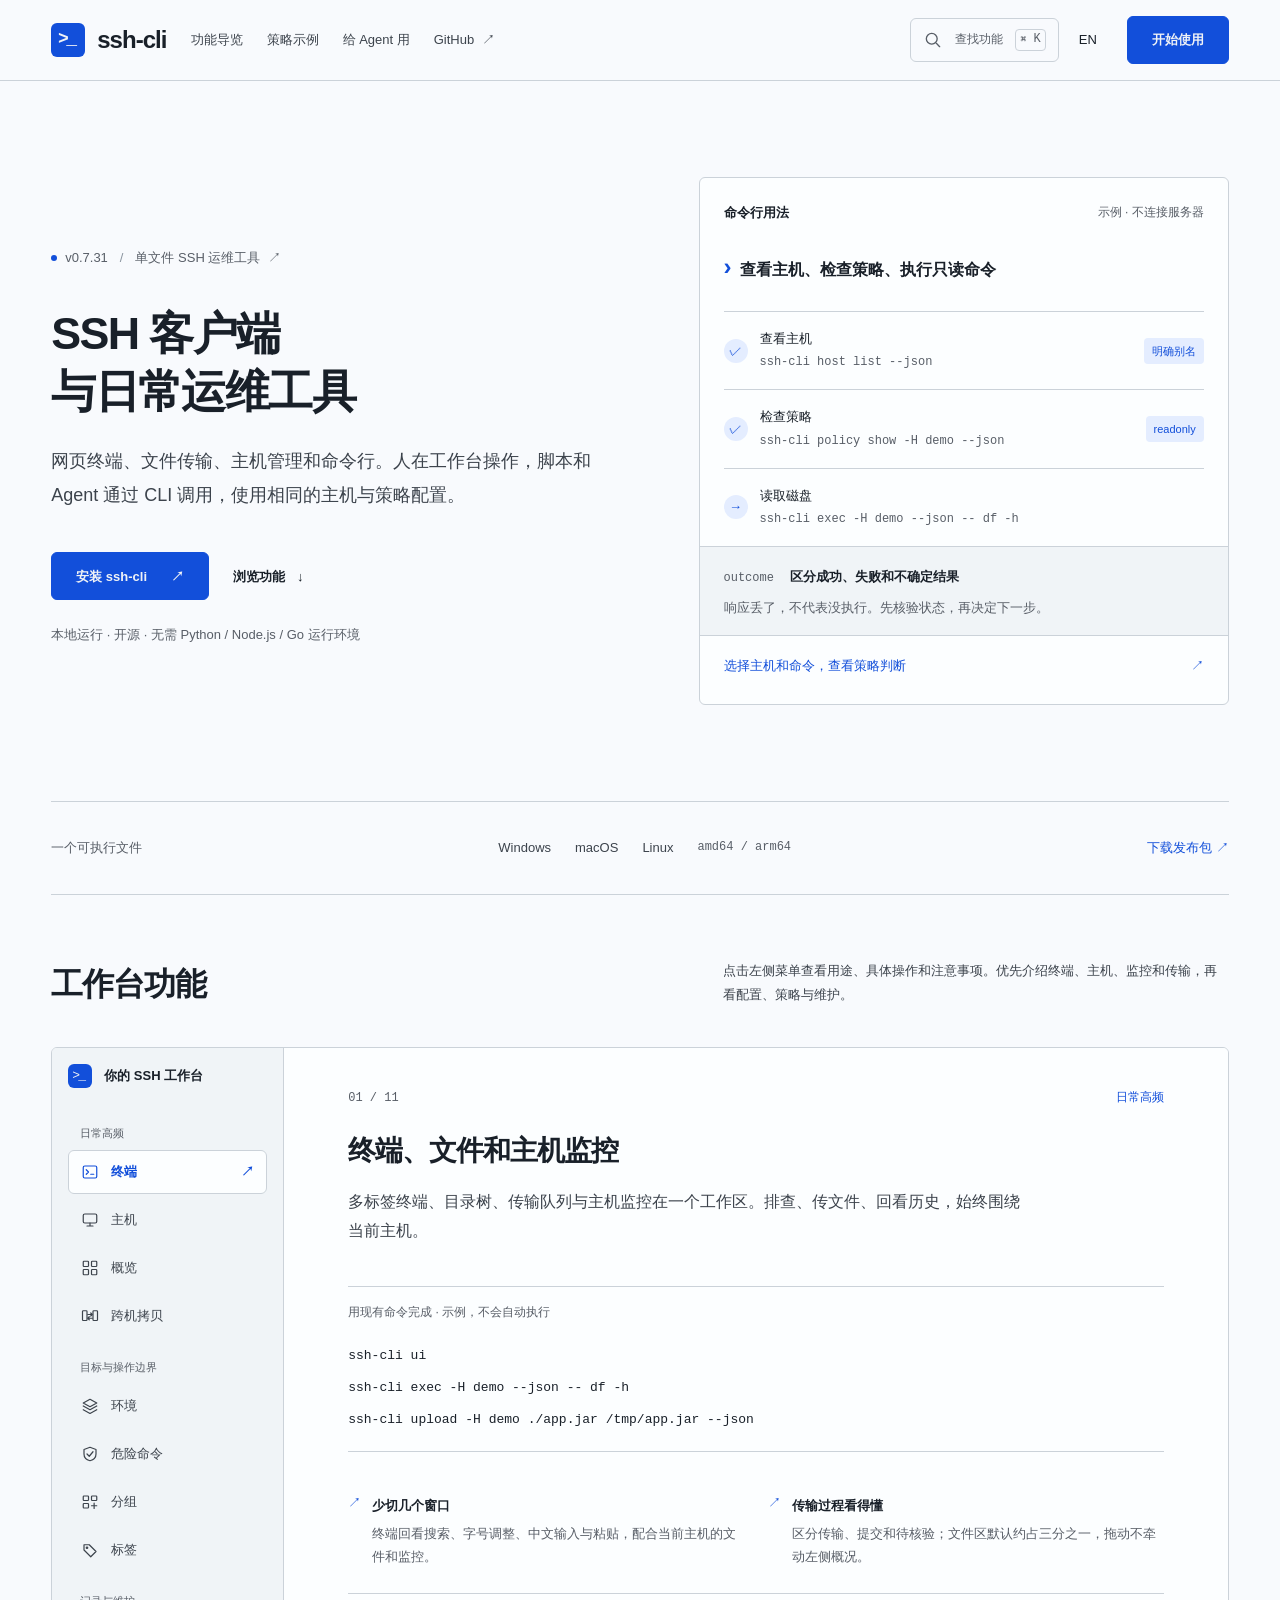
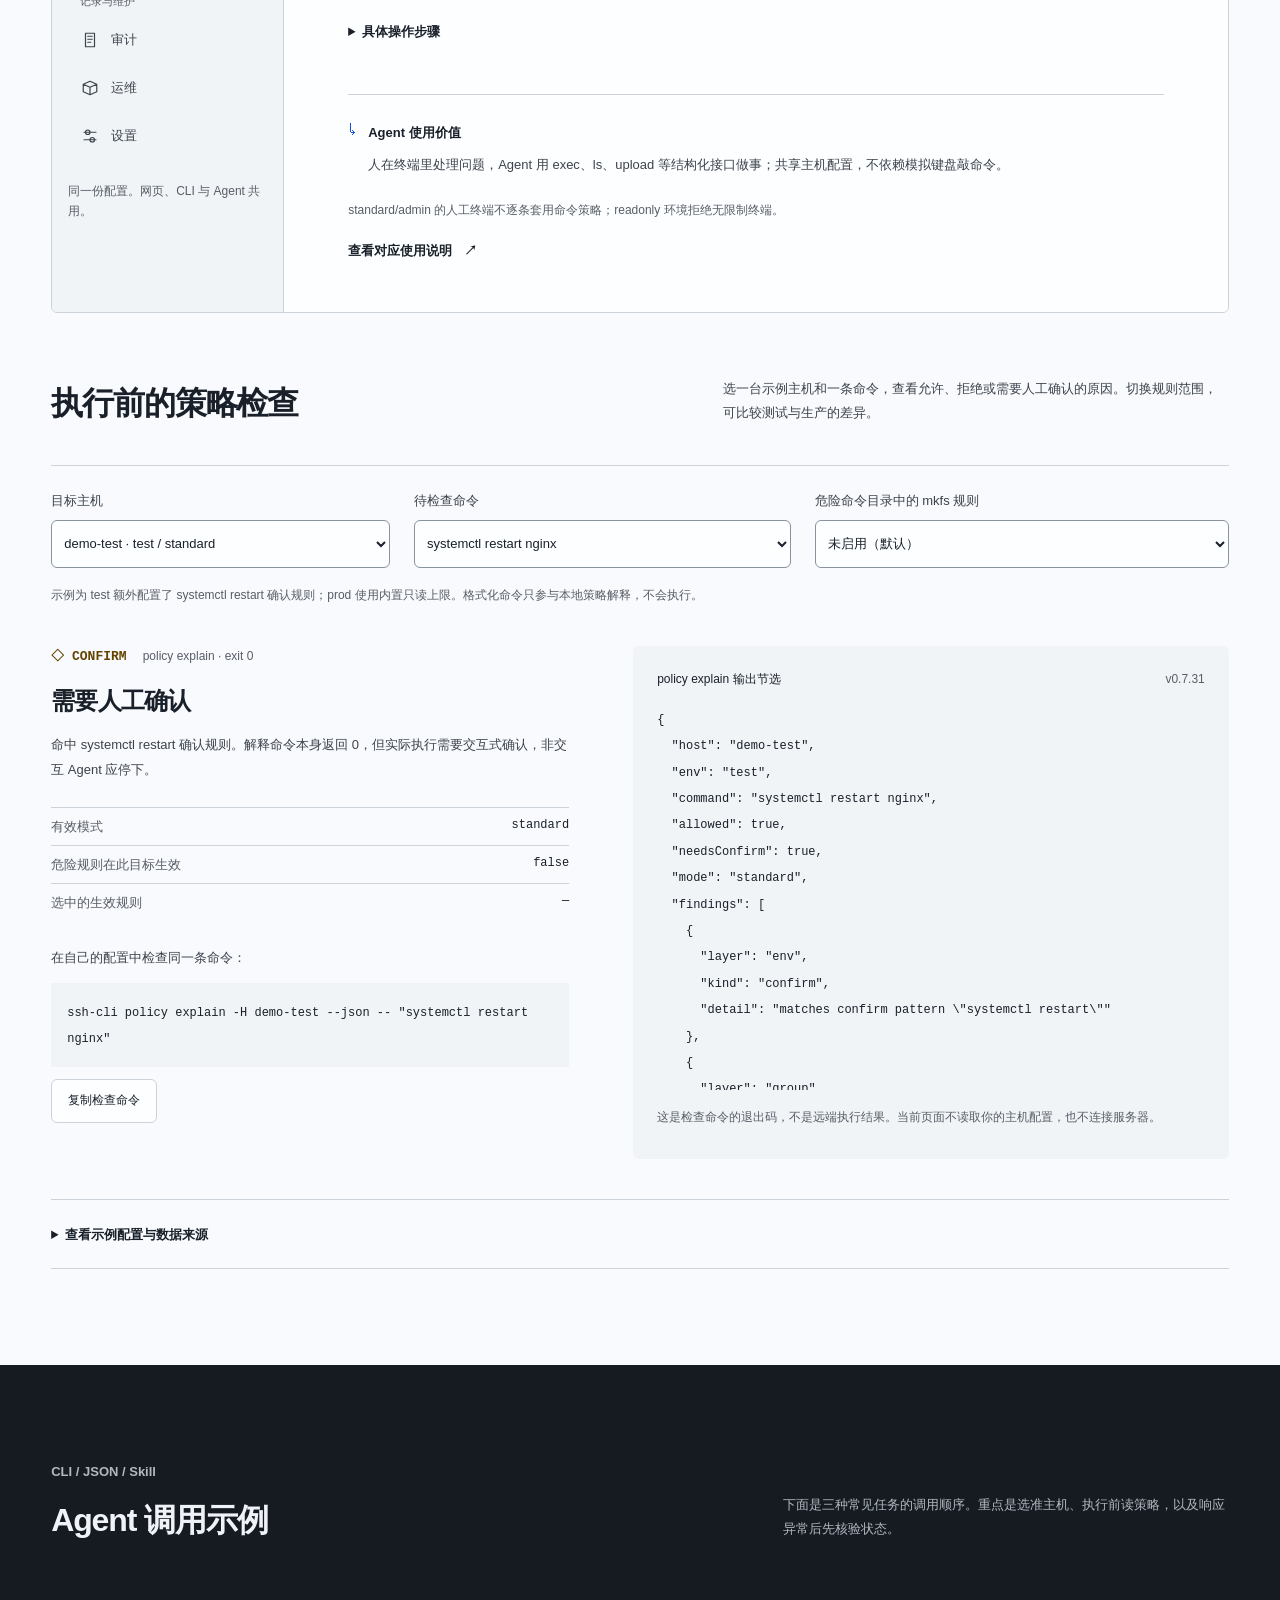
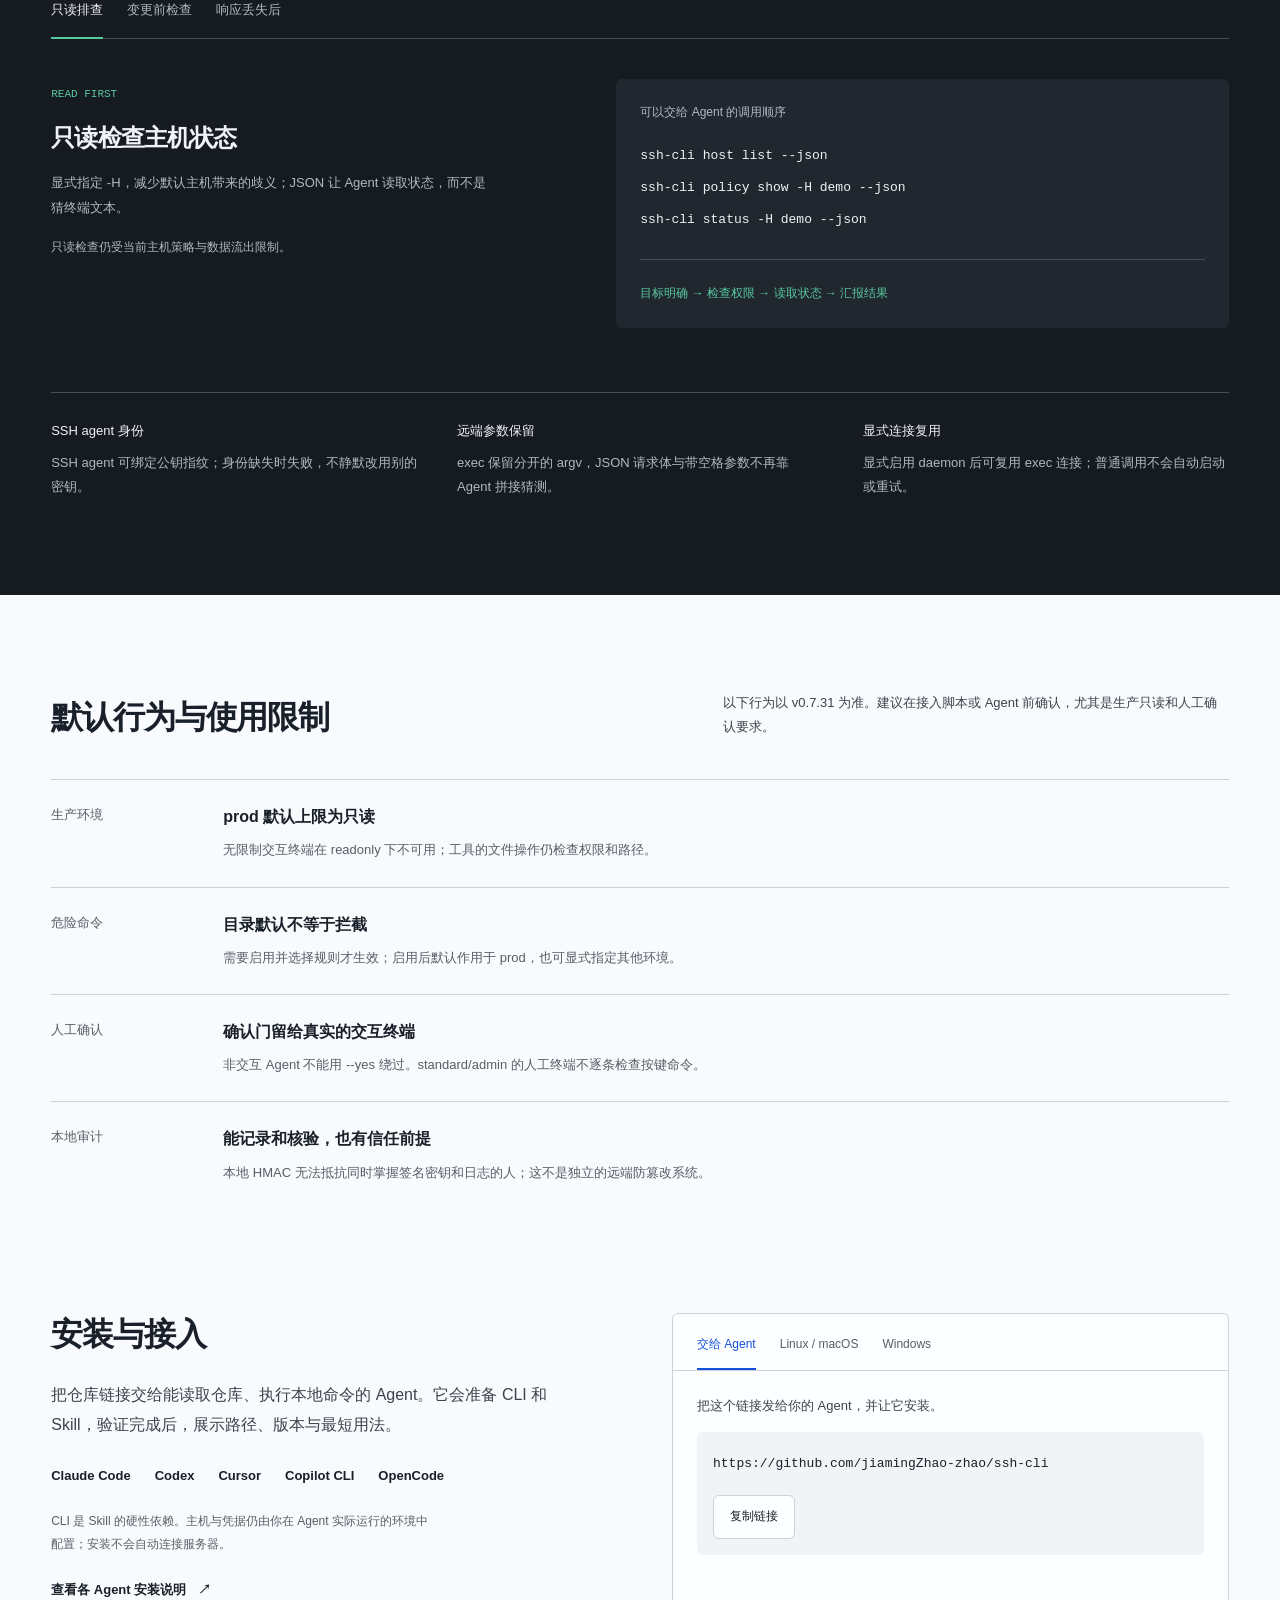
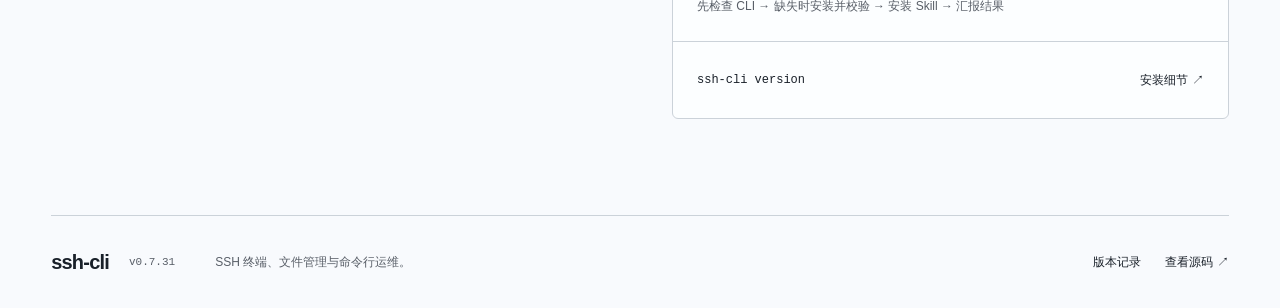
==== website/index.html @ 162bfe73 "feat: add a bilingual product page with real policy examples" ====
<!doctype html>
<html lang="zh-CN" class="no-js">
<head>
  <meta charset="utf-8">
  <meta name="viewport" content="width=device-width, initial-scale=1">
  <meta http-equiv="Content-Security-Policy" content="default-src 'none'; script-src 'self'; style-src 'self'; img-src 'self'; connect-src 'none'; base-uri 'none'; form-action 'none'">
  <meta name="description" content="ssh-cli：SSH 终端、文件传输、主机管理与命令行运维工具。浏览 11 个工作台模块，交互查看真实策略判断，了解脚本和 Agent 的接入方式。">
  <meta name="theme-color" content="#f9fafc">
  <meta property="og:title" content="ssh-cli · SSH 客户端与日常运维工具">
  <meta property="og:description" content="从终端和文件，到执行前的策略检查。把日常 SSH 操作放进同一个本地工作台。">
  <title>ssh-cli · SSH 客户端与日常运维工具</title>
  <link rel="icon" type="image/svg+xml" href="favicon.svg">
  <link rel="stylesheet" href="tokens.css">
  <link rel="stylesheet" href="styles.css">
  <script src="policy-examples.js" defer></script>
  <script src="app.js" defer></script>
</head>
<body>
  <a class="skip-link" href="#main" data-i18n="skip">跳到内容</a>
  <header class="topbar">
    <div class="container topbar-inner">
      <a class="wordmark" href="#" aria-label="ssh-cli"><span class="brand-mark" aria-hidden="true">&gt;_</span>ssh-cli</a>
      <nav class="topnav" aria-label="主导航" data-i18n-aria="mainNav">
        <a href="#workbench" data-i18n="navWorkbench">功能导览</a>
        <a href="#lab" data-i18n="navLab">策略示例</a>
        <a href="#agent" data-i18n="navAgent">给 Agent 用</a>
        <a href="https://github.com/jiamingZhao-zhao/ssh-cli" class="source-link">GitHub <span aria-hidden="true">↗</span></a>
      </nav>
      <div class="header-actions">
        <button class="search-trigger" id="search-open" type="button" aria-label="查找功能" data-i18n-aria="searchOpen"><svg viewBox="0 0 24 24" aria-hidden="true"><circle cx="10.5" cy="10.5" r="6.5"/><path d="m16 16 4 4"/></svg><span data-i18n="search">查找功能</span><kbd>⌘ K</kbd></button>
        <button class="language-button" id="language" type="button" aria-label="Switch to English">EN</button>
        <a class="button primary header-cta" href="#install" data-i18n="start">开始使用</a>
      </div>
    </div>
  </header>

  <main id="main">
    <section class="hero container" aria-labelledby="hero-title">
      <div class="hero-copy">
        <a class="release-link" href="https://github.com/jiamingZhao-zhao/ssh-cli/releases/tag/v0.7.31"><span class="release-dot" aria-hidden="true"></span>v0.7.31 <span class="release-separator">/</span><span data-i18n="release">单文件 SSH 运维工具</span><span aria-hidden="true">↗</span></a>
        <h1 id="hero-title"><span data-i18n="heroLine1">SSH 客户端</span><br><span data-i18n="heroLine2">与日常运维工具</span></h1>
        <p class="hero-lead" data-i18n="heroLead">网页终端、文件传输、主机管理和命令行。人在工作台操作，脚本和 Agent 通过 CLI 调用，使用相同的主机与策略配置。</p>
        <div class="hero-actions"><a href="#install" class="button primary"><span data-i18n="heroStart">安装 ssh-cli</span><span aria-hidden="true">↗</span></a><a href="#workbench" class="text-link"><span data-i18n="heroTour">浏览功能</span><span aria-hidden="true">↓</span></a></div>
        <p class="hero-footnote" data-i18n="heroFootnote">本地运行 · 开源 · 无需 Python / Node.js / Go 运行环境</p>
      </div>
      <div class="hero-proof">
        <div class="proof-heading"><span class="small-label" data-i18n="proofTitle">命令行用法</span><span class="example-label" data-i18n="example">示例 · 不连接服务器</span></div>
        <div class="proof-request"><span class="prompt-mark" aria-hidden="true">›</span><p data-i18n="proofRequest">查看主机、检查策略、执行只读命令</p></div>
        <ol class="proof-steps">
          <li><span class="step-marker" aria-hidden="true">✓</span><div><strong data-i18n="proofHost">查看主机</strong><code>ssh-cli host list --json</code></div><span class="step-note" data-i18n="explicitAlias">明确别名</span></li>
          <li><span class="step-marker" aria-hidden="true">✓</span><div><strong data-i18n="proofPolicy">检查策略</strong><code>ssh-cli policy show -H demo --json</code></div><span class="step-note">readonly</span></li>
          <li><span class="step-marker" aria-hidden="true">→</span><div><strong data-i18n="proofExecute">读取磁盘</strong><code>ssh-cli exec -H demo --json -- df -h</code></div></li>
        </ol>
        <div class="proof-outcome"><span class="outcome-key">outcome</span><span class="outcome-value" data-i18n="proofOutcome">区分成功、失败和不确定结果</span><p data-i18n="proofOutcomeBody">响应丢了，不代表没执行。先核验状态，再决定下一步。</p></div>
        <a class="proof-link" href="#lab"><span data-i18n="proofLink">选择主机和命令，查看策略判断</span><span aria-hidden="true">↗</span></a>
      </div>
    </section>

    <div class="compatibility container" aria-label="支持的平台" data-i18n-aria="platforms"><span data-i18n="platformLabel">一个可执行文件</span><span>Windows</span><span>macOS</span><span>Linux</span><span class="compatibility-arch">amd64 / arm64</span><a href="https://github.com/jiamingZhao-zhao/ssh-cli/releases" data-i18n="download">下载发布包 ↗</a></div>

    <section class="workbench-section container" id="workbench" aria-labelledby="workbench-title">
      <div class="section-intro"><h2 id="workbench-title" data-i18n="workbenchTitle">工作台功能</h2><p data-i18n="workbenchLead">点击左侧菜单查看用途、具体操作和注意事项。优先介绍终端、主机、监控和传输，再看配置、策略与维护。</p></div>
      <div class="feature-explorer">
        <div class="feature-rail"><div class="rail-heading"><span class="brand-mark small" aria-hidden="true">&gt;_</span><strong data-i18n="railTitle">你的 SSH 工作台</strong></div><label for="feature-mobile" class="feature-mobile-label" data-i18n="featureSelect">选择功能</label><select id="feature-mobile" class="feature-mobile" aria-controls="feature-panel"><option value="terminal">终端</option></select><div id="feature-tabs" role="tablist" aria-label="功能模块" data-i18n-aria="featureModules" aria-orientation="vertical"></div><p class="rail-footnote" data-i18n="railFootnote">同一份配置。网页、CLI 与 Agent 共用。</p></div>
        <article class="feature-panel" id="feature-panel" role="tabpanel" tabindex="0" aria-labelledby="tab-terminal">
          <div class="feature-panel-meta"><span class="feature-position" id="feature-position">01 / 11</span><span class="feature-category" id="feature-category">日常高频</span></div>
          <h3 id="feature-title">终端、文件和主机监控</h3>
          <p class="feature-description" id="feature-description">多标签终端、目录树、传输队列与主机监控在一个工作区。排查、传文件、回看历史，始终围绕当前主机。</p>
          <div class="feature-proof" id="feature-proof"><div class="feature-proof-label" data-i18n="featureProof">用现有命令完成</div><pre><code id="feature-command">ssh-cli ui
ssh-cli exec -H demo --json -- df -h
ssh-cli upload -H demo ./app.jar /tmp/app.jar --json</code></pre></div>
          <div class="feature-benefits" id="feature-benefits"></div>
          <details class="feature-instructions"><summary data-i18n="featureSteps">具体操作步骤</summary><ol id="feature-steps"></ol></details>
          <div class="agent-note"><span class="note-symbol" aria-hidden="true">↳</span><div><strong data-i18n="agentAngle">Agent 使用价值</strong><p id="feature-agent">人在终端里处理问题，Agent 用结构化命令做检查；共同使用明确的主机别名与配置。</p></div></div>
          <p class="feature-boundary" id="feature-boundary"></p>
          <a id="feature-docs" class="text-link" href="https://github.com/jiamingZhao-zhao/ssh-cli/blob/main/docs/usage.md"><span data-i18n="featureDocs">查看对应使用说明</span><span aria-hidden="true">↗</span></a>
        </article>
      </div>
      <noscript><p class="no-script">启用 JavaScript 可浏览全部 11 个模块；完整功能也可查看<a href="https://github.com/jiamingZhao-zhao/ssh-cli/blob/main/docs/usage.md">使用参考</a>。Enable JavaScript for the interactive tour, or read the linked reference.</p></noscript>
    </section>

    <section class="policy-lab container" id="lab" aria-labelledby="lab-title">
      <div class="section-intro"><h2 id="lab-title" data-i18n="labTitle">执行前的策略检查</h2><p data-i18n="labLead">选一台示例主机和一条命令，查看允许、拒绝或需要人工确认的原因。切换规则范围，可比较测试与生产的差异。</p></div>
      <div class="lab-controls">
        <div><label for="lab-host" data-i18n="labHost">目标主机</label><select id="lab-host"><option value="test">demo-test · test / standard</option><option value="prod">demo-prod · prod / readonly</option></select></div>
        <div><label for="lab-command" data-i18n="labCommand">待检查命令</label><select id="lab-command"><option value="disk">df -h /</option><option value="restart" selected>systemctl restart nginx</option><option value="format">mkfs.ext4 /dev/demo-disk</option></select></div>
        <div><label for="lab-scope" data-i18n="labScope">危险命令目录中的 mkfs 规则</label><select id="lab-scope"><option value="off" data-i18n="labScopeOff">未启用（默认）</option><option value="prod" data-i18n="labScopeProd">启用规则 · 默认仅 prod</option><option value="both" data-i18n="labScopeBoth">启用规则 · prod 和 test</option></select></div>
      </div>
      <p class="lab-config-note" data-i18n="labConfigNote">示例为 test 额外配置了 systemctl restart 确认规则；prod 使用内置只读上限。格式化命令只参与本地策略解释，不会执行。</p>
      <div class="lab-result-layout">
        <div class="lab-explanation"><div class="lab-result-header" role="status" aria-live="polite"><span class="lab-decision" id="lab-decision">CONFIRM</span><span class="lab-exit" id="lab-exit">policy explain · exit 0</span></div><h3 id="lab-result-title">需要人工确认</h3><p id="lab-result-description">规则允许继续检查，但实际执行需要交互式确认。非交互 Agent 应在这里停下。</p><dl class="lab-facts"><div><dt data-i18n="labMode">有效模式</dt><dd id="lab-mode">standard</dd></div><div><dt data-i18n="labEnforced">危险规则在本机生效</dt><dd id="lab-enforced">false</dd></div><div><dt data-i18n="labActive">选中的生效规则</dt><dd id="lab-active">—</dd></div></dl><p class="lab-check-label" data-i18n="labCheckLabel">在自己的配置中检查同一条命令：</p><pre class="lab-check"><code id="lab-check-command"></code></pre><button type="button" id="copy-lab" class="copy-button" data-i18n="labCopy">复制检查命令</button><p id="lab-copy-status" class="copy-status" role="status"></p><textarea id="lab-manual-copy" class="manual-copy" readonly hidden aria-label="手动复制检查命令" data-i18n-aria="labManualCopy"></textarea></div>
        <div class="lab-output"><div class="lab-output-heading"><strong data-i18n="labOutput">policy explain 输出节选</strong><span>v0.7.31</span></div><pre><code id="lab-json"></code></pre><p data-i18n="labOutputNote">这是检查命令的退出码，不是远端执行结果。当前页面不读取你的主机配置，也不连接服务器。</p></div>
      </div>
      <details class="lab-details"><summary data-i18n="labConfig">查看示例配置与数据来源</summary><p data-i18n="labConfigBody">两台主机仅使用文档地址 192.0.2.10 / 192.0.2.20。分组引用 standard 模式的示例策略，confirm 包含 systemctl restart；prod 的 readonly 上限仍生效。危险目录只选择 mkfs，按上方开关调整范围。</p><a href="https://github.com/jiamingZhao-zhao/ssh-cli/blob/v0.7.31/internal/cli/policy.go" class="text-link" data-i18n="labSource">查看对应版本源码 ↗</a></details>
    </section>

    <section class="agent-section" id="agent" aria-labelledby="agent-title">
      <div class="container">
        <div class="agent-intro"><div><p class="small-label" data-i18n="agentEyebrow">CLI / JSON / Skill</p><h2 id="agent-title" data-i18n="agentTitle">Agent 调用示例</h2></div><p data-i18n="agentLead">下面是三种常见任务的调用顺序。重点是选准主机、执行前读策略，以及响应异常后先核验状态。</p></div>
        <div class="scenario-tabs" role="tablist" aria-label="Agent 场景" data-i18n-aria="scenarioTabs"><button id="scenario-read" role="tab" aria-selected="true" aria-controls="scenario-panel" data-scenario="read" data-i18n="scenarioRead">只读排查</button><button id="scenario-change" role="tab" aria-selected="false" aria-controls="scenario-panel" tabindex="-1" data-scenario="change" data-i18n="scenarioChange">变更前检查</button><button id="scenario-unknown" role="tab" aria-selected="false" aria-controls="scenario-panel" tabindex="-1" data-scenario="unknown" data-i18n="scenarioUnknown">响应丢失后</button></div>
        <div class="scenario-panel" id="scenario-panel" role="tabpanel" tabindex="0" aria-labelledby="scenario-read"><div class="scenario-copy"><span id="scenario-signal" class="scenario-signal">READ FIRST</span><h3 id="scenario-title">只读检查主机状态</h3><p id="scenario-description">显式指定 -H，减少默认主机带来的歧义；JSON 让 Agent 读取状态，而不是猜终端文本。</p><p class="scenario-rule" id="scenario-rule">此处是命令示例，不会执行远程操作。</p></div><div class="scenario-code"><div class="code-label" data-i18n="scenarioCode">可以交给 Agent 的调用顺序</div><pre><code id="scenario-command">ssh-cli host list --json
ssh-cli policy show -H demo --json
ssh-cli status -H demo --json</code></pre><div class="scenario-result" id="scenario-result">目标明确 → 检查权限 → 读取状态 → 汇报结果</div></div></div>
        <div class="agent-specifics"><div><strong data-i18n="specificIdentity">SSH agent 身份</strong><p data-i18n="specificIdentityBody">SSH agent 可绑定公钥指纹；身份缺失时失败，不静默改用别的密钥。</p></div><div><strong data-i18n="specificArguments">远端参数保留</strong><p data-i18n="specificArgumentsBody">exec 保留分开的 argv，JSON 请求体与带空格参数不再靠 Agent 拼接猜测。</p></div><div><strong data-i18n="specificReuse">显式连接复用</strong><p data-i18n="specificReuseBody">显式启用 daemon 后可复用 exec 连接；普通调用不会自动启动或重试。</p></div></div>
      </div>
    </section>

    <section class="boundaries container" id="boundaries" aria-labelledby="boundaries-title">
      <div class="section-intro"><h2 id="boundaries-title" data-i18n="boundariesTitle">默认行为与使用限制</h2><p data-i18n="boundariesLead">以下行为以 v0.7.31 为准。建议在接入脚本或 Agent 前确认，尤其是生产只读和人工确认要求。</p></div>
      <dl class="boundary-table"><div><dt data-i18n="boundaryProd">生产环境</dt><dd><strong data-i18n="boundaryProdTitle">prod 默认上限为只读</strong><p data-i18n="boundaryProdBody">无限制交互终端在 readonly 下不可用；工具的文件操作仍检查权限和路径。</p></dd></div><div><dt data-i18n="boundaryDanger">危险命令</dt><dd><strong data-i18n="boundaryDangerTitle">目录默认不等于拦截</strong><p data-i18n="boundaryDangerBody">需要启用并选择规则才生效；启用后默认作用于 prod，也可显式指定其他环境。</p></dd></div><div><dt data-i18n="boundaryHuman">人工确认</dt><dd><strong data-i18n="boundaryHumanTitle">确认门留给真实的交互终端</strong><p data-i18n="boundaryHumanBody">非交互 Agent 不能用 --yes 绕过。standard/admin 的人工终端不逐条检查按键命令。</p></dd></div><div><dt data-i18n="boundaryAudit">本地审计</dt><dd><strong data-i18n="boundaryAuditTitle">能记录和核验，也有信任前提</strong><p data-i18n="boundaryAuditBody">本地 HMAC 无法抵抗同时掌握签名密钥和日志的人；这不是独立的远端防篡改系统。</p></dd></div></dl>
    </section>

    <section class="install-section container" id="install" aria-labelledby="install-title">
      <div class="install-copy"><h2 id="install-title" data-i18n="installTitle">安装与接入</h2><p data-i18n="installLead">把仓库链接交给能读取仓库、执行本地命令的 Agent。它会准备 CLI 和 Skill，验证完成后，展示路径、版本与最短用法。</p><div class="client-list" aria-label="支持的 Agent"><span>Claude Code</span><span>Codex</span><span>Cursor</span><span>Copilot CLI</span><span>OpenCode</span></div><p class="install-note" data-i18n="installNote">CLI 是 Skill 的硬性依赖。主机与凭据仍由你在 Agent 实际运行的环境中配置；安装不会自动连接服务器。</p><a href="https://github.com/jiamingZhao-zhao/ssh-cli/blob/main/docs/skills.md" class="text-link" id="skill-guide"><span data-i18n="skillGuide">查看各 Agent 安装说明</span><span aria-hidden="true">↗</span></a></div>
      <div class="install-box"><div class="install-tabs" role="tablist" aria-label="安装方式" data-i18n-aria="installMethods"><button id="install-agent" data-install="agent" role="tab" aria-selected="true" aria-controls="install-panel" data-i18n="installAgent">交给 Agent</button><button id="install-unix" data-install="unix" role="tab" aria-selected="false" aria-controls="install-panel" tabindex="-1">Linux / macOS</button><button id="install-windows" data-install="windows" role="tab" aria-selected="false" aria-controls="install-panel" tabindex="-1">Windows</button></div><div id="install-panel" role="tabpanel" tabindex="0" aria-labelledby="install-agent"><p class="install-instruction" id="install-instruction">把这个链接发给你的 Agent，并让它安装。</p><div class="install-code"><pre><code id="install-command">https://github.com/jiamingZhao-zhao/ssh-cli</code></pre><button type="button" class="copy-button" id="copy-install" data-i18n="copy">复制链接</button></div><p id="copy-status" class="copy-status" role="status" aria-live="polite"></p><textarea id="manual-copy" class="manual-copy" readonly hidden aria-label="手动复制" data-i18n-aria="manualCopy"></textarea><p class="install-verification" id="install-verification">先检查 CLI → 缺失时安装并校验 → 安装 Skill → 汇报结果</p></div><div class="install-footer"><code>ssh-cli version</code><a href="https://github.com/jiamingZhao-zhao/ssh-cli/blob/main/INSTALL.md" data-i18n="installDetails">安装细节 ↗</a></div></div>
    </section>
  </main>
  <footer class="footer container"><a href="#" class="wordmark">ssh-cli<span class="footer-version">v0.7.31</span></a><p data-i18n="footerLine">SSH 终端、文件管理与命令行运维。</p><div><a href="https://github.com/jiamingZhao-zhao/ssh-cli/releases/tag/v0.7.31" data-i18n="releaseNotes">版本记录</a><a href="https://github.com/jiamingZhao-zhao/ssh-cli" data-i18n="source">查看源码 ↗</a></div></footer>

  <dialog id="search-dialog" class="search-dialog" aria-labelledby="search-title"><div class="search-dialog-heading"><label id="search-title" for="feature-search" data-i18n="searchTitle">查找功能或使用场景</label><button type="button" id="search-close" aria-label="关闭" data-i18n-aria="close">Esc</button></div><input id="feature-search" type="search" autocomplete="off" placeholder="试试：文件、策略、Agent…" data-i18n-placeholder="searchPlaceholder"><div id="search-results" class="search-results"></div><p class="search-hint" data-i18n="searchHint">↑ ↓ 选择 · Enter 打开 · Esc 关闭</p></dialog>
</body>
</html>
---- website/tokens.css ----
:root {
  --color-paper: oklch(98.5% 0.004 250);
  --color-surface: oklch(96.5% 0.006 250);
  --color-raised: oklch(99.5% 0.002 250);
  --color-ink: oklch(24% 0.02 258);
  --color-body: oklch(38% 0.018 257);
  --color-muted: oklch(48% 0.016 257);
  --color-rule: oklch(86% 0.012 250);
  --color-strong-rule: oklch(66% 0.02 250);
  --color-accent: oklch(49% 0.22 263);
  --color-tint: oklch(94.5% 0.026 263);
  --color-dark: oklch(22% 0.016 260);
  --color-dark-raised: oklch(27% 0.018 260);
  --color-dark-rule: oklch(42% 0.016 260);
  --color-light: oklch(96% 0.006 250);
  --color-light-muted: oklch(78% 0.014 250);
  --color-signal: oklch(76% 0.12 166);
  --color-warning: oklch(80% 0.12 79);
  --color-error: oklch(49% 0.18 25);
  --color-success-ink: oklch(38% 0.11 166);
  --color-confirm-ink: oklch(41% 0.09 79);
  --color-backdrop: oklch(24% 0.02 258 / 0.4);
  --font-display: 'Space Grotesk', 'Bahnschrift', 'Microsoft YaHei', sans-serif;
  --font-body: 'Inter', 'Segoe UI', 'PingFang SC', 'Microsoft YaHei', sans-serif;
  --font-code: 'JetBrains Mono', 'Cascadia Code', 'SFMono-Regular', Consolas, monospace;
  --text-small: 0.8125rem;
  --text-body: 1rem;
  --text-lead: 1.125rem;
  --text-heading: clamp(1.75rem, 2.5vw, 2.5rem);
  --text-display: clamp(2rem, 3.5vw, 3.25rem);
  --space-2xs: 0.25rem;
  --space-xs: 0.5rem;
  --space-sm: 0.75rem;
  --space-md: 1rem;
  --space-lg: 1.5rem;
  --space-xl: 2.5rem;
  --space-2xl: 4rem;
  --space-3xl: 6rem;
  --space-4xl: 9rem;
  --radius-sm: 0.375rem;
  --radius-md: 0.375rem;
  --rule: 1px solid var(--color-rule);
  --ease-out: cubic-bezier(0.16, 1, 0.3, 1);
  --ease-in: cubic-bezier(0.7, 0, 0.84, 0);
  --ease-in-out: cubic-bezier(0.65, 0, 0.35, 1);
  --dur-micro: 120ms;
  --dur-short: 220ms;
  --z-sticky: 10;
}
---- website/styles.css ----
/* Hallmark · macrostructure: Workbench · genre: modern-minimal · theme: Cobalt · anchor hue: 263 · nav: N13 · footer: Ft2 · enrichment: interactive command examples */
/* Hallmark · pre-emit critique: P5 H4 E4 S5 R5 V4 · audience: developers/operators · use: understand and install ssh-cli · tone: precise, practical */
* { box-sizing: border-box; }
html { overflow-x: clip; scroll-padding-top: 6rem; }
body { margin: 0; overflow-x: clip; background: var(--color-paper); color: var(--color-ink); font: 400 var(--text-body)/1.65 var(--font-body); -webkit-font-smoothing: antialiased; }
button, input, textarea { font: inherit; }
button, a { -webkit-tap-highlight-color: transparent; }
button { cursor: pointer; }
button, a.button, .topnav a, .text-link, .footer a { white-space: nowrap; }
button { color: inherit; }
button:disabled { opacity: 0.55; cursor: wait; }
a { color: inherit; text-decoration: none; }
a:hover { color: var(--color-accent); }
a:active, button:active { opacity: 0.8; }
:focus-visible { outline: 2px solid var(--color-accent); outline-offset: 4px; }
button:focus-visible { outline-offset: 2px; }
::selection { background: var(--color-tint); color: var(--color-accent); }
svg { width: 1.25rem; height: 1.25rem; flex: none; fill: none; stroke: currentColor; stroke-width: 1.6; stroke-linecap: round; stroke-linejoin: round; }
pre, code, kbd { font-family: var(--font-code); }
pre { margin: 0; white-space: pre-wrap; overflow-wrap: anywhere; }
code { font-size: var(--text-small); }
h1, h2, h3, p { margin: 0; }
h1, h2, h3 { font-family: var(--font-display); font-style: normal; letter-spacing: -0.035em; overflow-wrap: anywhere; min-width: 0; }
h1 { font-size: var(--text-display); font-weight: 700; line-height: 1.3; }
h2 { font-size: var(--text-heading); line-height: 1.35; }
h3 { font-size: 1.75rem; line-height: 1.4; }
.container { width: min(100% - clamp(2rem, 8vw, 8rem), 78rem); margin-inline: auto; }
.accent { color: var(--color-accent); }
.small-label { font-size: var(--text-small); font-weight: 600; }
.skip-link { position: fixed; top: -6rem; left: var(--space-md); padding: var(--space-sm) var(--space-md); background: var(--color-ink); color: var(--color-light); z-index: var(--z-sticky); }
.skip-link:focus { top: var(--space-md); }
.topbar { position: sticky; top: 0; z-index: var(--z-sticky); background: var(--color-paper); border-bottom: var(--rule); }
.topbar-inner { display: flex; align-items: center; gap: var(--space-lg); min-height: 5rem; }
.wordmark { display: inline-flex; align-items: center; gap: var(--space-sm); font-family: var(--font-display); font-size: 1.5rem; font-weight: 700; letter-spacing: -0.04em; min-height: 2.75rem; }
.brand-mark { display: inline-flex; justify-content: center; align-items: center; width: 2.125rem; height: 2.125rem; color: var(--color-light); background: var(--color-accent); border-radius: var(--radius-sm); font-family: var(--font-code); font-size: 1.125rem; letter-spacing: -0.14em; padding-right: var(--space-2xs); }
.brand-mark.small { width: 1.5rem; height: 1.5rem; font-size: var(--text-small); }
.topnav { display: none; align-items: center; gap: var(--space-lg); }
.topnav a { display: inline-flex; align-items: center; gap: var(--space-xs); min-height: 2.75rem; font-size: var(--text-small); color: var(--color-body); }
.topnav a:hover { color: var(--color-accent); }
.header-actions { margin-left: auto; display: flex; gap: var(--space-sm); align-items: center; }
.search-trigger, .language-button { min-height: 2.75rem; padding: var(--space-xs); border: none; background: transparent; display: inline-flex; align-items: center; gap: var(--space-sm); }
.search-trigger { border: var(--rule); border-radius: var(--radius-sm); color: var(--color-muted); }
.search-trigger span, .search-trigger kbd, .header-actions .header-cta { display: none; }
kbd { border: var(--rule); padding-inline: var(--space-2xs); border-radius: var(--space-2xs); font-size: 0.75rem; }
.language-button { font-size: var(--text-small); min-width: 2.75rem; }
.button { display: inline-flex; align-items: center; justify-content: center; gap: var(--space-lg); min-height: 3rem; padding: var(--space-sm) var(--space-lg); border: var(--rule); border-radius: var(--radius-sm); font-size: var(--text-small); font-weight: 600; transition: transform var(--dur-micro) var(--ease-out); }
.button.primary { color: var(--color-light); background: var(--color-accent); border-color: var(--color-accent); }
.button.primary:hover { color: var(--color-light); }
.text-link { display: inline-flex; align-items: center; gap: var(--space-sm); min-height: 2.75rem; font-size: var(--text-small); font-weight: 600; }
.hero { display: grid; grid-template-columns: minmax(0, 1fr); gap: var(--space-xl); padding-block: var(--space-2xl); }
.release-link { display: inline-flex; align-items: center; gap: var(--space-xs); white-space: nowrap; font-size: var(--text-small); margin-bottom: var(--space-lg); min-height: 2.75rem; color: var(--color-muted); }
.release-dot { width: 0.375rem; height: 0.375rem; background: var(--color-accent); border-radius: 50%; }
.release-separator { color: var(--color-strong-rule); margin-inline: var(--space-2xs); }
.hero-lead { margin-top: var(--space-lg); color: var(--color-body); font-size: var(--text-lead); max-width: 30em; line-height: 1.9; }
.hero-actions { display: flex; align-items: center; flex-wrap: wrap; gap: var(--space-lg); margin-top: var(--space-xl); }
.hero-footnote { margin-top: var(--space-lg); color: var(--color-muted); font-size: var(--text-small); }
.hero-proof { min-width: 0; padding: var(--space-lg); border: var(--rule); border-radius: var(--radius-md); background: var(--color-raised); align-self: center; }
.proof-heading { display: flex; justify-content: space-between; gap: var(--space-md); flex-wrap: wrap; align-items: center; }
.example-label { color: var(--color-muted); font-size: 0.75rem; }
.proof-request { display: flex; align-items: baseline; gap: var(--space-xs); padding-block: var(--space-lg); font-size: var(--text-body); font-weight: 600; }
.prompt-mark { color: var(--color-accent); font-size: 1.5rem; }
.proof-steps { list-style: none; padding: 0; margin: 0; }
.proof-steps li { display: flex; align-items: center; gap: var(--space-sm); padding-block: var(--space-md); border-top: var(--rule); }
.step-marker { display: grid; place-items: center; flex: none; width: 1.5rem; height: 1.5rem; border-radius: 50%; background: var(--color-tint); color: var(--color-accent); font-size: var(--text-small); }
.proof-steps li div { min-width: 0; flex: 1; }
.proof-steps strong { display: block; font-size: var(--text-small); font-weight: 500; }
.proof-steps code { display: block; font-size: 0.75rem; color: var(--color-muted); overflow-wrap: anywhere; margin-top: var(--space-2xs); }
.step-note { font-size: 0.6875rem; color: var(--color-accent); background: var(--color-tint); padding: var(--space-2xs) var(--space-xs); border-radius: var(--space-2xs); }
.proof-outcome { border-block: var(--rule); background: var(--color-surface); padding: var(--space-md); margin-inline: calc(-1 * var(--space-lg)); }
.outcome-key { font: 400 0.75rem var(--font-code); color: var(--color-muted); margin-right: var(--space-md); }
.outcome-value { color: var(--color-ink); font-weight: 600; font-size: var(--text-small); }
.proof-outcome p { font-size: var(--text-small); color: var(--color-muted); margin-top: var(--space-xs); }
.proof-link { display: flex; align-items: center; justify-content: space-between; white-space: nowrap; font-size: var(--text-small); padding-top: var(--space-md); color: var(--color-accent); min-height: 2.75rem; gap: var(--space-sm); }
.compatibility { display: flex; gap: var(--space-md); align-items: center; flex-wrap: wrap; border-block: var(--rule); padding-block: var(--space-lg); font-size: var(--text-small); color: var(--color-body); }
.compatibility > span:first-child { color: var(--color-muted); margin-right: auto; }
.compatibility-arch { color: var(--color-muted); font-family: var(--font-code); font-size: 0.75rem; }
.compatibility a { min-height: 2.75rem; display: inline-flex; align-items: center; color: var(--color-accent); }
.section-intro { display: grid; gap: var(--space-md); margin-bottom: var(--space-xl); }
.section-intro p { color: var(--color-body); max-width: 40em; line-height: 1.85; }
.workbench-section { padding-block: var(--space-2xl); }
.feature-explorer { display: grid; grid-template-columns: minmax(0, 1fr); border: var(--rule); border-radius: var(--radius-md); overflow: clip; }
.feature-rail { background: var(--color-surface); padding: var(--space-lg); min-width: 0; }
.rail-heading { display: flex; align-items: center; gap: var(--space-sm); font-size: var(--text-small); padding-bottom: var(--space-md); }
.feature-mobile, .feature-mobile-label { display: none; }
.feature-tab-group { margin-block: var(--space-sm); }
.feature-tab-group-label { display: block; color: var(--color-muted); font-size: 0.6875rem; padding: var(--space-xs) var(--space-sm); }
.feature-tab-group-buttons { display: grid; grid-template-columns: repeat(2, minmax(0, 1fr)); gap: var(--space-2xs); }
.feature-tab { border: 1px solid transparent; border-radius: var(--radius-sm); background: transparent; display: flex; align-items: center; gap: var(--space-sm); width: 100%; min-height: 2.75rem; padding: var(--space-xs) var(--space-sm); color: var(--color-body); font-size: var(--text-small); text-align: left; }
.feature-tab svg { width: 1.125rem; height: 1.125rem; }
.feature-tab[aria-selected="true"] { background: var(--color-raised); color: var(--color-accent); border-color: var(--color-rule); font-weight: 600; }
.feature-tab .tab-arrow { margin-left: auto; opacity: 0; }
.feature-tab[aria-selected="true"] .tab-arrow { opacity: 1; }
.rail-footnote { color: var(--color-muted); font-size: 0.75rem; margin-top: var(--space-lg); }
.feature-panel { min-width: 0; padding: var(--space-lg); background: var(--color-raised); }
.feature-panel-meta { display: flex; justify-content: space-between; gap: var(--space-md); margin-bottom: var(--space-lg); align-items: center; }
.feature-position { font: 400 0.75rem var(--font-code); color: var(--color-muted); }
.feature-category { font-size: 0.75rem; color: var(--color-accent); }
.feature-description { margin-top: var(--space-md); color: var(--color-body); line-height: 1.85; max-width: 42em; }
.feature-proof { margin-block: var(--space-xl); border-block: var(--rule); padding-block: var(--space-md); }
.feature-proof-label, .code-label { color: var(--color-muted); font-size: 0.75rem; margin-bottom: var(--space-md); }
.feature-proof pre { line-height: 2; color: var(--color-ink); }
.feature-benefits { display: grid; gap: var(--space-lg); }
.feature-benefits > div { display: grid; grid-template-columns: 1rem minmax(0, 1fr); gap: var(--space-xs); }
.feature-benefits > div::before { content: '↗'; color: var(--color-accent); font-size: var(--text-small); }
.feature-benefits strong { font-size: var(--text-small); font-weight: 600; }
.feature-benefits p { font-size: var(--text-small); line-height: 1.8; color: var(--color-muted); margin-top: var(--space-2xs); }
.feature-instructions { border-top: var(--rule); padding-top: var(--space-md); margin-top: var(--space-lg); }
.feature-instructions summary, .lab-details summary { font-size: var(--text-small); font-weight: 600; cursor: pointer; min-height: 2.75rem; align-content: center; }
.feature-instructions ol { padding-left: var(--space-lg); font-size: var(--text-small); color: var(--color-body); margin-block: var(--space-sm); }
.feature-instructions li + li { margin-top: var(--space-sm); }
.agent-note { display: flex; gap: var(--space-sm); margin-top: var(--space-xl); padding-top: var(--space-lg); border-top: var(--rule); }
.note-symbol { color: var(--color-accent); }
.agent-note strong { font-size: var(--text-small); font-weight: 600; }
.agent-note p { font-size: var(--text-small); color: var(--color-body); line-height: 1.8; margin-top: var(--space-xs); }
.feature-boundary { font-size: 0.75rem; color: var(--color-muted); margin-block: var(--space-lg) var(--space-xs); }
.no-script { border: var(--rule); padding: var(--space-md); margin-top: var(--space-md); }
.no-script a { text-decoration: underline; }
.policy-lab { padding-bottom: var(--space-3xl); }
.lab-controls { display: grid; gap: var(--space-lg); border-top: var(--rule); padding-top: var(--space-lg); }
.lab-controls > div { min-width: 0; }
.lab-controls label { display: block; font-size: var(--text-small); color: var(--color-body); margin-bottom: var(--space-xs); }
.lab-controls select { width: 100%; min-width: 0; min-height: 3rem; padding: var(--space-xs); border: 1px solid var(--color-strong-rule); border-radius: var(--radius-sm); color: var(--color-ink); background: var(--color-raised); font-family: var(--font-body); font-size: var(--text-small); }
.lab-config-note { margin-block: var(--space-md) var(--space-xl); font-size: 0.75rem; line-height: 1.85; color: var(--color-muted); }
.lab-result-layout { display: grid; gap: var(--space-xl); }
.lab-explanation { min-width: 0; }
.lab-result-header { display: flex; align-items: center; gap: var(--space-md); flex-wrap: wrap; margin-bottom: var(--space-md); }
.lab-decision { font-family: var(--font-code); font-size: var(--text-small); color: var(--color-accent); font-weight: 600; }
.lab-decision[data-state="confirm"] { color: var(--color-confirm-ink); }
.lab-decision[data-state="deny"] { color: var(--color-error); }
.lab-decision[data-state="allow"] { color: var(--color-success-ink); }
.lab-exit { font-size: 0.75rem; color: var(--color-muted); }
.lab-explanation h3 { font-size: 1.5rem; }
.lab-explanation > p { margin-top: var(--space-md); font-size: var(--text-small); color: var(--color-body); line-height: 1.9; }
.lab-facts { margin-block: var(--space-lg); font-size: var(--text-small); }
.lab-facts > div { display: flex; justify-content: space-between; gap: var(--space-md); padding-block: var(--space-xs); border-top: var(--rule); }
.lab-facts dt { color: var(--color-muted); }
.lab-facts dd { margin: 0; font-family: var(--font-code); font-size: 0.75rem; overflow-wrap: anywhere; }
.lab-check { background: var(--color-surface); padding: var(--space-md); margin-block: var(--space-sm); }
.lab-check code { font-size: 0.75rem; }
.lab-output { min-width: 0; background: var(--color-surface); padding: var(--space-lg); border-radius: var(--radius-sm); }
.lab-output-heading { display: flex; justify-content: space-between; gap: var(--space-md); margin-bottom: var(--space-md); font-size: 0.75rem; }
.lab-output-heading strong { font-weight: 500; }
.lab-output-heading span { color: var(--color-muted); }
.lab-output pre { max-height: 24rem; overflow-y: auto; scrollbar-gutter: stable; }
.lab-output pre code { font-size: 0.75rem; }
.lab-output > p { margin-top: var(--space-md); font-size: 0.75rem; line-height: 1.85; color: var(--color-muted); }
.lab-details { border-block: var(--rule); padding-block: var(--space-sm); margin-top: var(--space-xl); }
.lab-details p { max-width: 60em; font-size: var(--text-small); color: var(--color-body); padding-block: var(--space-md); line-height: 1.9; }
.agent-section { background: var(--color-dark); color: var(--color-light); padding-block: var(--space-3xl); }
.agent-intro { display: grid; gap: var(--space-lg); }
.agent-intro .small-label { color: var(--color-light-muted); margin-bottom: var(--space-md); }
.agent-intro > p { color: var(--color-light-muted); line-height: 1.9; max-width: 38em; }
.agent-section :focus-visible { outline-color: var(--color-signal); }
.scenario-tabs { display: flex; gap: var(--space-lg); flex-wrap: wrap; border-bottom: 1px solid var(--color-dark-rule); margin-top: var(--space-xl); }
.scenario-tabs button { position: relative; border: none; background: transparent; color: var(--color-light-muted); min-height: 3.5rem; font-size: var(--text-small); padding: var(--space-xs) 0; }
.scenario-tabs button[aria-selected="true"] { color: var(--color-light); }
.scenario-tabs button[aria-selected="true"]::after { content: ''; height: 2px; width: 100%; position: absolute; bottom: -1px; left: 0; background: var(--color-signal); }
.scenario-panel { display: grid; gap: var(--space-xl); padding-block: var(--space-xl); }
.scenario-signal { color: var(--color-signal); font-family: var(--font-code); font-size: 0.6875rem; }
.scenario-copy h3 { margin-block: var(--space-md); font-size: 1.5rem; }
.scenario-copy > p { color: var(--color-light-muted); font-size: var(--text-small); line-height: 1.9; max-width: 34em; }
.scenario-copy .scenario-rule { padding-top: var(--space-md); font-size: 0.75rem; }
.scenario-code { min-width: 0; padding: var(--space-lg); background: var(--color-dark-raised); border-radius: var(--radius-sm); }
.scenario-code .code-label { color: var(--color-light-muted); }
.scenario-code pre { color: var(--color-light); line-height: 2; }
.scenario-result { font-size: 0.75rem; color: var(--color-signal); padding-top: var(--space-lg); margin-top: var(--space-lg); border-top: 1px solid var(--color-dark-rule); }
.agent-specifics { display: grid; gap: var(--space-lg); padding-top: var(--space-lg); border-top: 1px solid var(--color-dark-rule); }
.agent-specifics strong { font-weight: 500; font-size: var(--text-small); }
.agent-specifics p { color: var(--color-light-muted); font-size: var(--text-small); line-height: 1.85; margin-top: var(--space-xs); }
.boundaries { padding-block: var(--space-3xl) var(--space-2xl); }
.boundary-table { margin: 0; }
.boundary-table > div { display: grid; gap: var(--space-sm); padding-block: var(--space-lg); border-top: var(--rule); }
.boundary-table dt { color: var(--color-muted); font-size: var(--text-small); }
.boundary-table dd { margin: 0; }
.boundary-table strong { font-size: var(--text-body); font-weight: 600; }
.boundary-table p { font-size: var(--text-small); color: var(--color-muted); margin-top: var(--space-xs); line-height: 1.85; }
.install-section { display: grid; gap: var(--space-xl); padding-block: var(--space-xl) var(--space-3xl); }
.install-copy > p { margin-top: var(--space-lg); color: var(--color-body); max-width: 32em; line-height: 1.9; }
.client-list { display: flex; gap: var(--space-xs) var(--space-lg); flex-wrap: wrap; font-family: var(--font-display); font-size: var(--text-small); font-weight: 600; margin-top: var(--space-lg); }
.install-copy .install-note { font-size: 0.75rem; color: var(--color-muted); margin-top: var(--space-lg); }
.install-copy .text-link { margin-top: var(--space-sm); }
.install-box { border: var(--rule); border-radius: var(--radius-md); background: var(--color-raised); min-width: 0; align-self: center; overflow: clip; }
.install-tabs { display: flex; gap: var(--space-md); padding: var(--space-xs) var(--space-md) 0; border-bottom: var(--rule); flex-wrap: wrap; }
.install-tabs button { min-height: 3rem; border: none; border-bottom: 2px solid transparent; background: transparent; padding: var(--space-xs) 0; color: var(--color-muted); font-size: 0.75rem; }
.install-tabs button[aria-selected="true"] { border-bottom-color: var(--color-accent); color: var(--color-accent); }
#install-panel { padding: var(--space-lg); }
.install-instruction { font-size: var(--text-small); color: var(--color-body); }
.install-code { display: flex; flex-direction: column; gap: var(--space-md); background: var(--color-surface); padding: var(--space-md); margin-top: var(--space-md); border-radius: var(--radius-sm); }
.install-code pre { flex: 1; min-width: 0; line-height: 1.9; }
.copy-button { background: var(--color-raised); color: var(--color-ink); border: var(--rule); border-radius: var(--radius-sm); min-height: 2.75rem; padding: var(--space-xs) var(--space-md); font-size: 0.75rem; align-self: flex-start; }
.copy-button[data-state="success"] { color: var(--color-accent); border-color: var(--color-accent); }
.copy-button[data-state="error"] { color: var(--color-error); border-color: var(--color-error); }
.copy-status { font-size: 0.75rem; color: var(--color-muted); margin-top: var(--space-xs); min-height: 1.25rem; }
.manual-copy { width: 100%; min-height: 7rem; resize: vertical; border: 1px solid var(--color-strong-rule); background: var(--color-paper); padding: var(--space-xs); color: var(--color-ink); font-size: var(--text-small); }
.install-verification { font-size: 0.75rem; color: var(--color-muted); margin-top: var(--space-sm); line-height: 1.9; }
.install-footer { border-top: var(--rule); padding: var(--space-md) var(--space-lg); display: flex; flex-wrap: wrap; gap: var(--space-md); align-items: center; justify-content: space-between; font-size: 0.75rem; }
.install-footer code { font-size: 0.75rem; }
.install-footer a { display: inline-flex; align-items: center; min-height: 2.75rem; }
.footer { border-top: var(--rule); display: flex; flex-wrap: wrap; gap: var(--space-md) var(--space-xl); align-items: center; padding-block: var(--space-lg); }
.footer .wordmark { font-size: 1.25rem; }
.footer-version { font-family: var(--font-code); font-size: 0.6875rem; font-weight: 400; color: var(--color-muted); margin-left: var(--space-xs); letter-spacing: 0; }
.footer p { color: var(--color-muted); font-size: 0.75rem; }
.footer > div { display: flex; gap: var(--space-lg); font-size: 0.75rem; }
.footer > div a { min-height: 2.75rem; display: inline-flex; align-items: center; }
.search-dialog { background: var(--color-raised); color: var(--color-ink); border: var(--rule); border-radius: var(--radius-md); width: min(38rem, calc(100% - 2rem)); max-height: 80dvh; padding: var(--space-lg); }
.search-dialog::backdrop { background: var(--color-backdrop); }
.search-dialog-heading { display: flex; align-items: center; gap: var(--space-md); justify-content: space-between; margin-bottom: var(--space-md); }
.search-dialog label { font-weight: 600; font-size: var(--text-small); }
.search-dialog-heading button { min-height: 2.75rem; min-width: 2.75rem; padding: var(--space-xs); background: var(--color-surface); border: var(--rule); border-radius: var(--radius-sm); font-size: 0.75rem; }
.search-dialog input { width: 100%; border: 1px solid var(--color-strong-rule); border-radius: var(--radius-sm); min-height: 3rem; padding: var(--space-sm); background: var(--color-paper); color: var(--color-ink); min-width: 0; }
.search-dialog input::placeholder { color: var(--color-muted); }
.search-results { display: grid; gap: var(--space-2xs); max-height: 45dvh; overflow-y: auto; margin-top: var(--space-md); }
.search-result { border: none; border-radius: var(--radius-sm); background: transparent; text-align: left; padding: var(--space-sm); display: flex; gap: var(--space-md); align-items: center; min-height: 2.75rem; font-size: var(--text-small); }
.search-result span:last-child { margin-left: auto; color: var(--color-muted); font-size: 0.6875rem; }
.search-result:focus-visible { outline-offset: -2px; }
.search-hint, .search-empty { font-size: 0.75rem; color: var(--color-muted); padding-top: var(--space-md); }
.no-js .policy-lab, .no-js .scenario-tabs, .no-js .install-tabs, .no-js .search-trigger, .no-js .language-button, .no-js .copy-button, .no-js .feature-mobile, .no-js .feature-mobile-label, .no-js .feature-instructions { display: none; }
@media (hover: hover) {
  .button:hover { transform: translateY(-1px); }
  .button:active { transform: translateY(0); }
  .feature-tab:hover, .search-result:hover { background: var(--color-tint); color: var(--color-accent); }
  .copy-button:hover, .search-trigger:hover { border-color: var(--color-strong-rule); }
}
@media (min-width: 40rem) {
  .header-actions .header-cta { display: inline-flex; min-height: 2.75rem; }
  .hero-proof { padding: var(--space-xl); }
  .proof-outcome { margin-inline: calc(-1 * var(--space-xl)); padding-inline: var(--space-xl); }
  .compatibility { gap: var(--space-lg); }
  .compatibility a { margin-left: auto; }
  .feature-explorer { grid-template-columns: 13rem minmax(0, 1fr); }
  .feature-rail { padding: var(--space-md); border-right: var(--rule); }
  .feature-tab-group-buttons { grid-template-columns: minmax(0, 1fr); }
  .feature-panel { padding: var(--space-xl); }
  .feature-benefits { grid-template-columns: repeat(2, minmax(0, 1fr)); }
  .lab-controls { grid-template-columns: repeat(2, minmax(0, 1fr)); }
  .agent-specifics { grid-template-columns: repeat(3, minmax(0, 1fr)); gap: var(--space-xl); }
  .boundary-table > div { grid-template-columns: 10rem minmax(0, 1fr); }
  .install-tabs { padding-inline: var(--space-lg); gap: var(--space-lg); }
  .footer > div { margin-left: auto; }
}
@media (min-width: 60rem) {
  .topnav { display: flex; }
  .search-trigger { padding-inline: var(--space-sm); }
  .search-trigger span, .search-trigger kbd { display: inline; font-size: 0.75rem; }
  .hero { grid-template-columns: minmax(0, 1.1fr) minmax(0, 1fr); gap: var(--space-2xl); padding-block: var(--space-3xl); align-items: center; }
  .hero-proof { padding: var(--space-lg); }
  .proof-outcome { margin-inline: calc(-1 * var(--space-lg)); padding-inline: var(--space-lg); }
  .section-intro { grid-template-columns: minmax(0, 1fr) minmax(0, 0.8fr); align-items: end; gap: var(--space-xl); }
  .section-intro p { font-size: var(--text-small); }
  .feature-explorer { grid-template-columns: 14.5rem minmax(0, 1fr); }
  .feature-panel { padding: var(--space-xl) var(--space-2xl); }
  .agent-intro { grid-template-columns: minmax(0, 1.2fr) minmax(0, 0.8fr); gap: var(--space-2xl); align-items: end; }
  .agent-intro > p { font-size: var(--text-small); }
  .scenario-panel { grid-template-columns: minmax(0, 0.9fr) minmax(0, 1.1fr); gap: var(--space-2xl); padding-block: var(--space-xl) var(--space-2xl); }
  .install-section { grid-template-columns: minmax(0, 1fr) minmax(0, 1fr); gap: var(--space-2xl); }
  .lab-controls { grid-template-columns: minmax(0, 0.9fr) minmax(0, 1fr) minmax(0, 1.1fr); }
  .lab-result-layout { grid-template-columns: minmax(0, 1fr) minmax(0, 1.15fr); gap: var(--space-2xl); }
}
@media (max-width: 39.99rem) {
  .hero-actions { gap: var(--space-sm) var(--space-lg); }
  .step-note { display: none; }
  .release-link { font-size: 0.75rem; }
  .hero-lead { font-size: var(--text-body); }
  .feature-panel h3 { font-size: 1.5rem; }
  .scenario-tabs { gap: var(--space-md); }
  html[lang="en"] .scenario-tabs { gap: var(--space-sm); }
  html[lang="en"] .scenario-tabs button { font-size: 0.75rem; }
  .section-intro { grid-template-columns: minmax(0, 1fr); }
  .feature-rail { padding: var(--space-md); }
  .feature-mobile-label { display: block; margin-bottom: var(--space-xs); color: var(--color-muted); font-size: 0.75rem; }
  .feature-mobile { display: block; width: 100%; min-height: 3rem; padding: var(--space-xs); border: 1px solid var(--color-strong-rule); border-radius: var(--radius-sm); background: var(--color-raised); color: var(--color-ink); font-family: var(--font-body); font-size: var(--text-small); }
  #feature-tabs, .rail-footnote { display: none; }
  .feature-tab .tab-arrow { display: none; }
  .lab-facts > div { flex-wrap: wrap; }
}
@media (prefers-reduced-motion: reduce) {
  *, *::before, *::after { animation: none !important; transition: none !important; scroll-behavior: auto !important; }
}
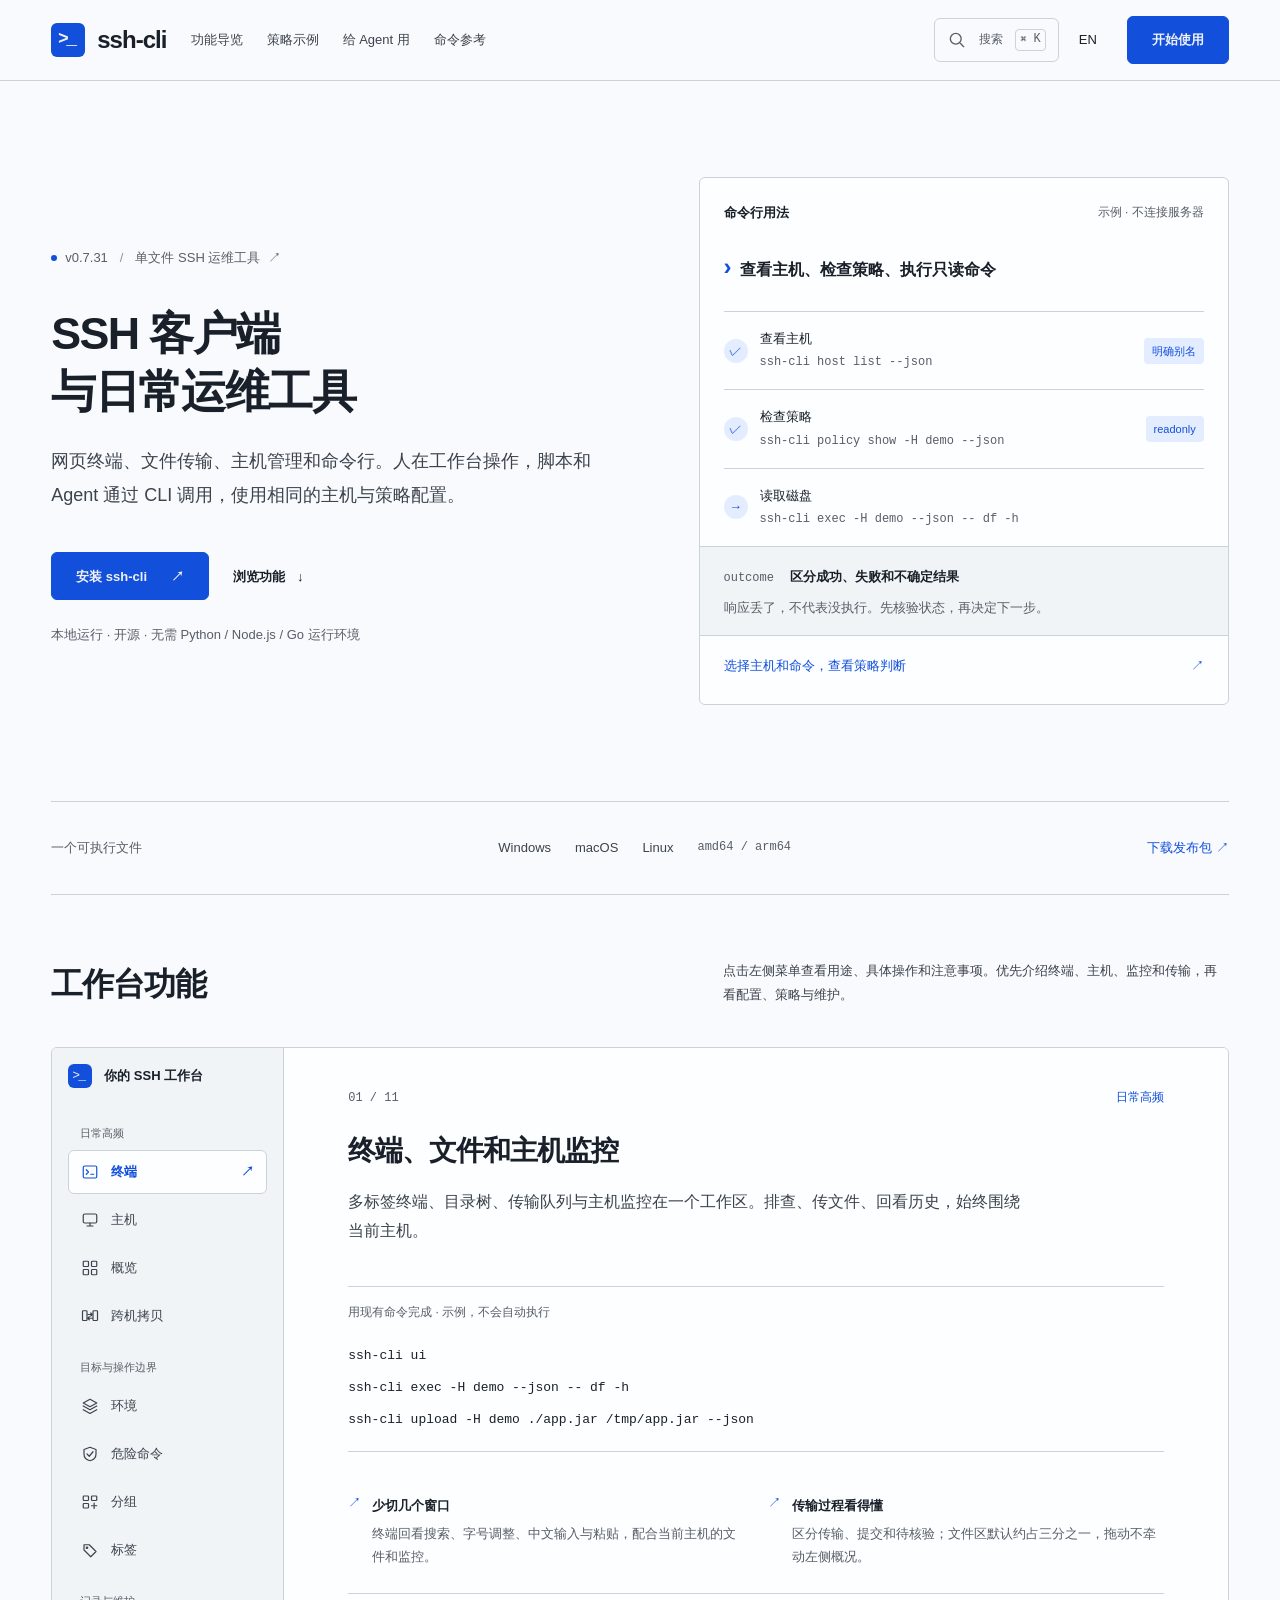
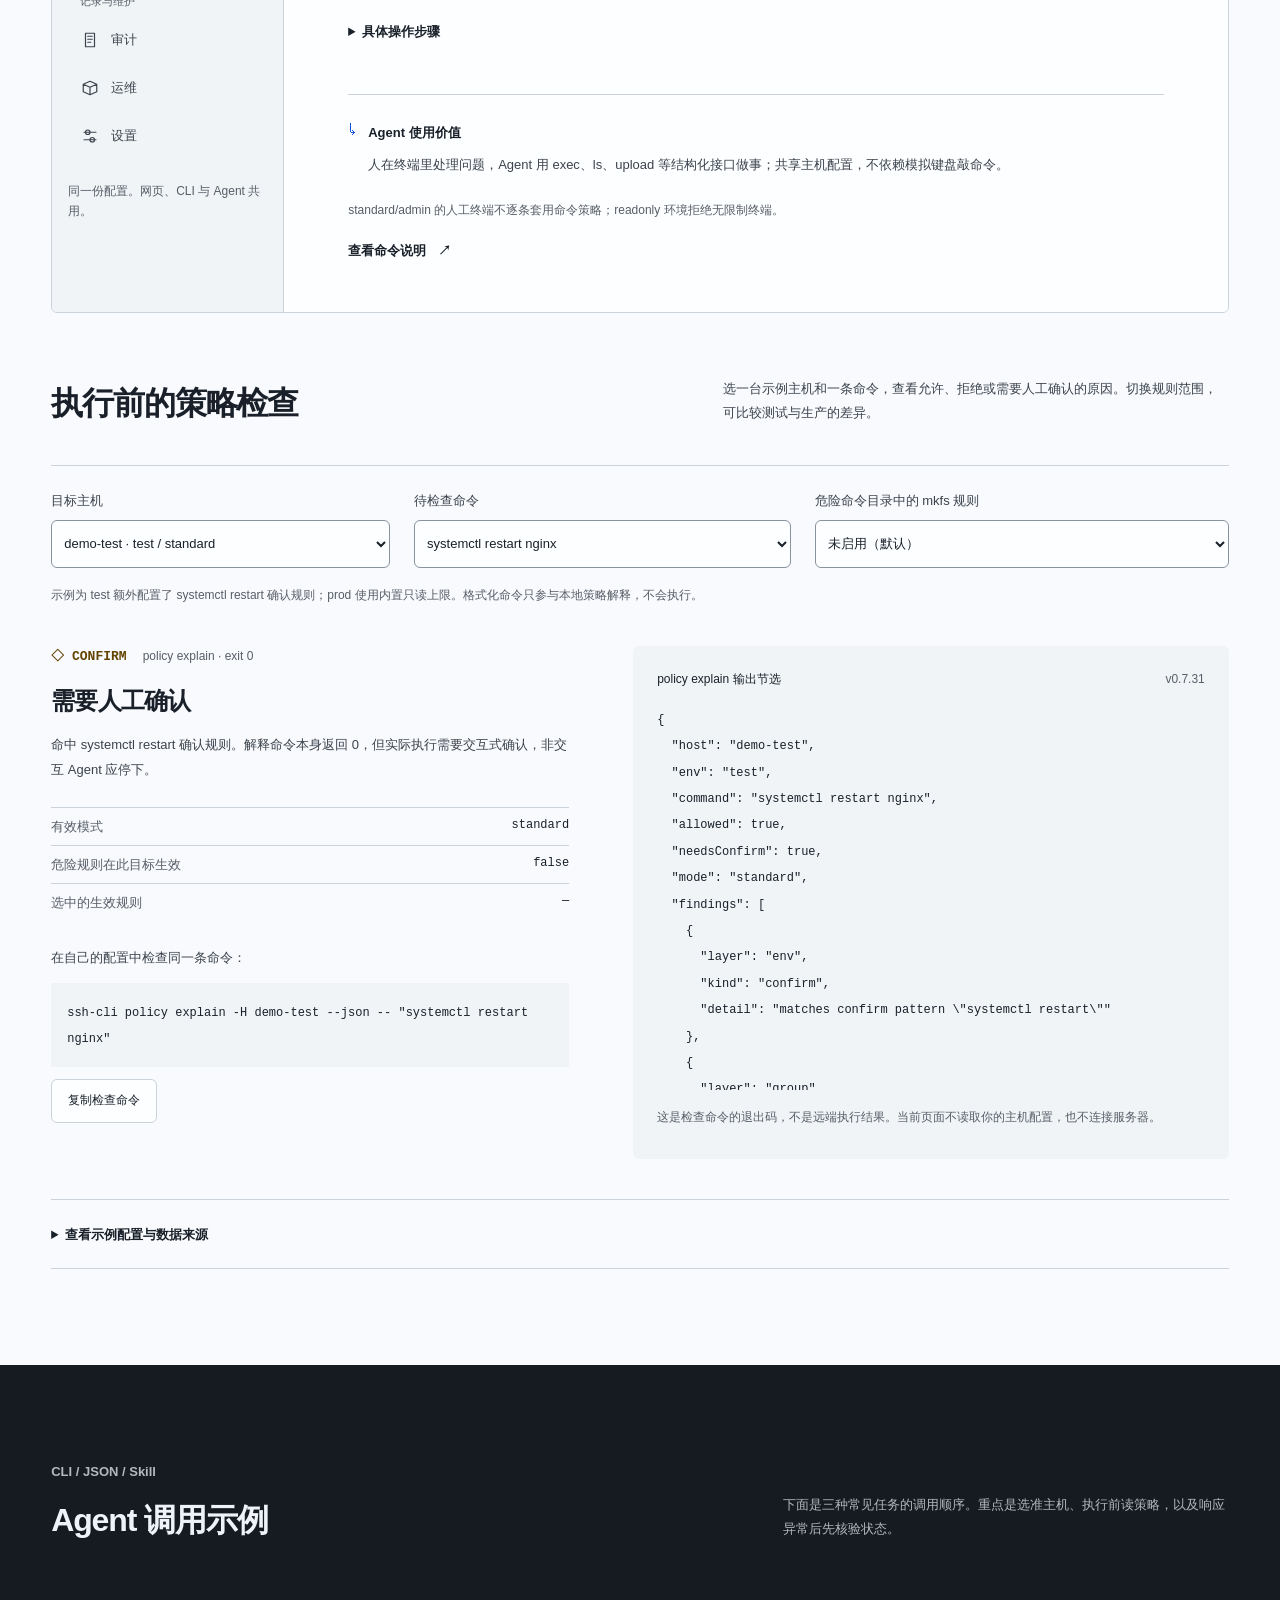
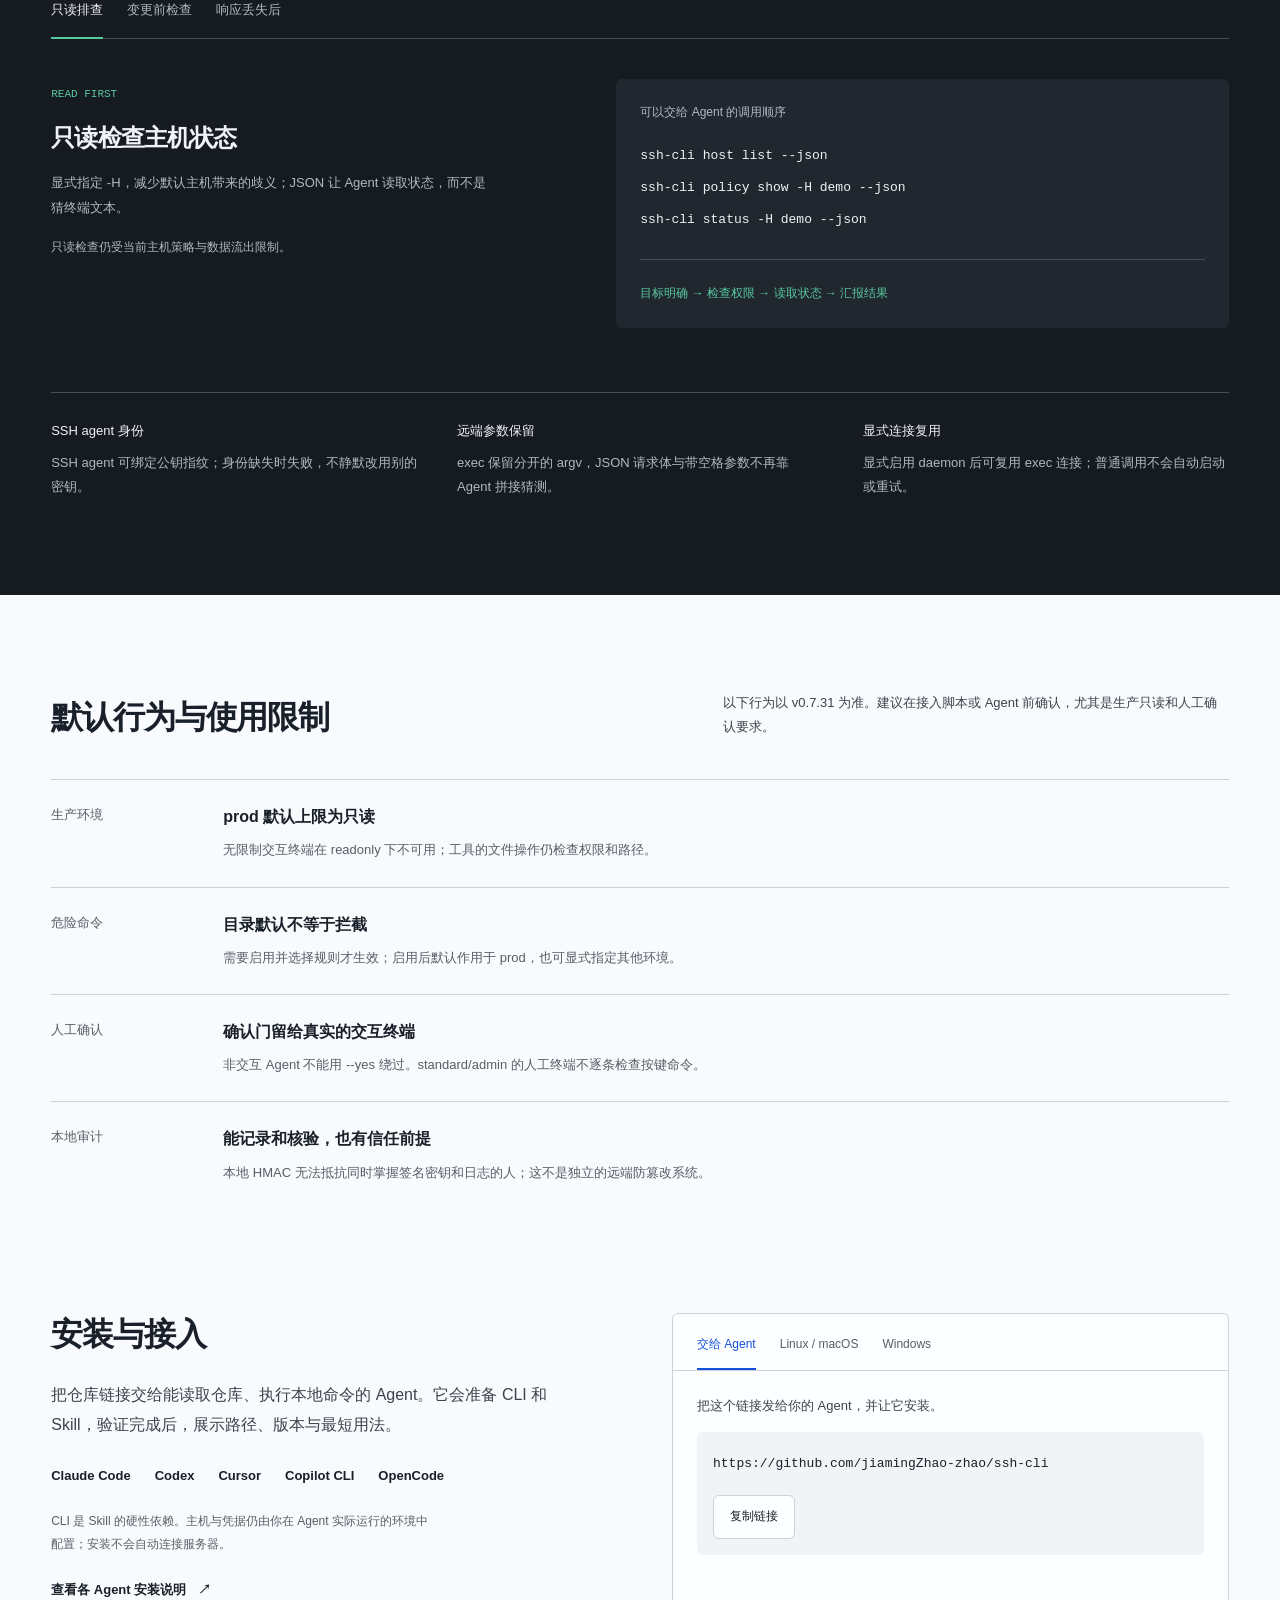
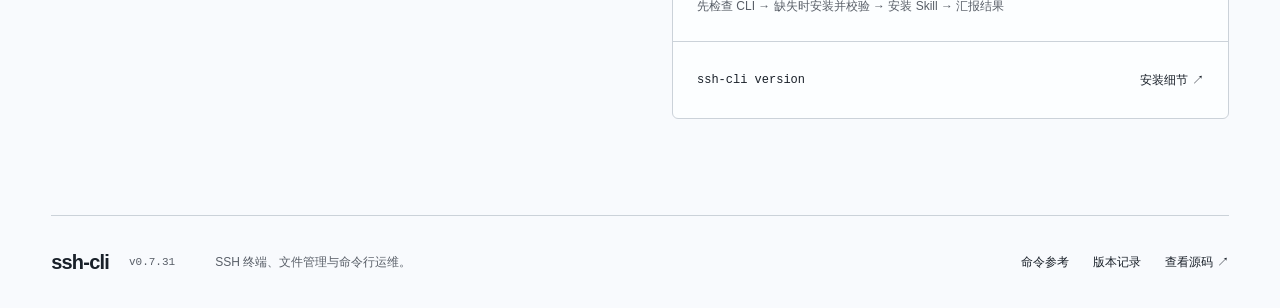
==== commit 5ad268d7: "feat: add searchable bilingual CLI command reference" ====
--- a/website/index.html
+++ b/website/index.html
@@ -24,10 +24,10 @@
         <a href="#workbench" data-i18n="navWorkbench">功能导览</a>
         <a href="#lab" data-i18n="navLab">策略示例</a>
         <a href="#agent" data-i18n="navAgent">给 Agent 用</a>
-        <a href="https://github.com/jiamingZhao-zhao/ssh-cli" class="source-link">GitHub <span aria-hidden="true">↗</span></a>
+        <a href="commands.html" data-command-reference data-i18n="navCommands">命令参考</a>
       </nav>
       <div class="header-actions">
-        <button class="search-trigger" id="search-open" type="button" aria-label="查找功能" data-i18n-aria="searchOpen"><svg viewBox="0 0 24 24" aria-hidden="true"><circle cx="10.5" cy="10.5" r="6.5"/><path d="m16 16 4 4"/></svg><span data-i18n="search">查找功能</span><kbd>⌘ K</kbd></button>
+        <button class="search-trigger" id="search-open" type="button" aria-label="搜索功能与命令" data-i18n-aria="searchOpen"><svg viewBox="0 0 24 24" aria-hidden="true"><circle cx="10.5" cy="10.5" r="6.5"/><path d="m16 16 4 4"/></svg><span data-i18n="search">搜索</span><kbd>⌘ K</kbd></button>
         <button class="language-button" id="language" type="button" aria-label="Switch to English">EN</button>
         <a class="button primary header-cta" href="#install" data-i18n="start">开始使用</a>
       </div>
@@ -73,7 +73,7 @@
           <details class="feature-instructions"><summary data-i18n="featureSteps">具体操作步骤</summary><ol id="feature-steps"></ol></details>
           <div class="agent-note"><span class="note-symbol" aria-hidden="true">↳</span><div><strong data-i18n="agentAngle">Agent 使用价值</strong><p id="feature-agent">人在终端里处理问题，Agent 用结构化命令做检查；共同使用明确的主机别名与配置。</p></div></div>
           <p class="feature-boundary" id="feature-boundary"></p>
-          <a id="feature-docs" class="text-link" href="https://github.com/jiamingZhao-zhao/ssh-cli/blob/main/docs/usage.md"><span data-i18n="featureDocs">查看对应使用说明</span><span aria-hidden="true">↗</span></a>
+          <a id="feature-docs" class="text-link" href="commands.html#ui"><span data-i18n="featureDocs">查看命令说明</span><span aria-hidden="true">↗</span></a>
         </article>
       </div>
       <noscript><p class="no-script">启用 JavaScript 可浏览全部 11 个模块；完整功能也可查看<a href="https://github.com/jiamingZhao-zhao/ssh-cli/blob/main/docs/usage.md">使用参考</a>。Enable JavaScript for the interactive tour, or read the linked reference.</p></noscript>
@@ -115,8 +115,8 @@
       <div class="install-box"><div class="install-tabs" role="tablist" aria-label="安装方式" data-i18n-aria="installMethods"><button id="install-agent" data-install="agent" role="tab" aria-selected="true" aria-controls="install-panel" data-i18n="installAgent">交给 Agent</button><button id="install-unix" data-install="unix" role="tab" aria-selected="false" aria-controls="install-panel" tabindex="-1">Linux / macOS</button><button id="install-windows" data-install="windows" role="tab" aria-selected="false" aria-controls="install-panel" tabindex="-1">Windows</button></div><div id="install-panel" role="tabpanel" tabindex="0" aria-labelledby="install-agent"><p class="install-instruction" id="install-instruction">把这个链接发给你的 Agent，并让它安装。</p><div class="install-code"><pre><code id="install-command">https://github.com/jiamingZhao-zhao/ssh-cli</code></pre><button type="button" class="copy-button" id="copy-install" data-i18n="copy">复制链接</button></div><p id="copy-status" class="copy-status" role="status" aria-live="polite"></p><textarea id="manual-copy" class="manual-copy" readonly hidden aria-label="手动复制" data-i18n-aria="manualCopy"></textarea><p class="install-verification" id="install-verification">先检查 CLI → 缺失时安装并校验 → 安装 Skill → 汇报结果</p></div><div class="install-footer"><code>ssh-cli version</code><a href="https://github.com/jiamingZhao-zhao/ssh-cli/blob/main/INSTALL.md" data-i18n="installDetails">安装细节 ↗</a></div></div>
     </section>
   </main>
-  <footer class="footer container"><a href="#" class="wordmark">ssh-cli<span class="footer-version">v0.7.31</span></a><p data-i18n="footerLine">SSH 终端、文件管理与命令行运维。</p><div><a href="https://github.com/jiamingZhao-zhao/ssh-cli/releases/tag/v0.7.31" data-i18n="releaseNotes">版本记录</a><a href="https://github.com/jiamingZhao-zhao/ssh-cli" data-i18n="source">查看源码 ↗</a></div></footer>
+  <footer class="footer container"><a href="#" class="wordmark">ssh-cli<span class="footer-version">v0.7.31</span></a><p data-i18n="footerLine">SSH 终端、文件管理与命令行运维。</p><div><a href="commands.html" data-command-reference data-i18n="navCommands">命令参考</a><a href="https://github.com/jiamingZhao-zhao/ssh-cli/releases/tag/v0.7.31" data-i18n="releaseNotes">版本记录</a><a href="https://github.com/jiamingZhao-zhao/ssh-cli" data-i18n="source">查看源码 ↗</a></div></footer>
 
-  <dialog id="search-dialog" class="search-dialog" aria-labelledby="search-title"><div class="search-dialog-heading"><label id="search-title" for="feature-search" data-i18n="searchTitle">查找功能或使用场景</label><button type="button" id="search-close" aria-label="关闭" data-i18n-aria="close">Esc</button></div><input id="feature-search" type="search" autocomplete="off" placeholder="试试：文件、策略、Agent…" data-i18n-placeholder="searchPlaceholder"><div id="search-results" class="search-results"></div><p class="search-hint" data-i18n="searchHint">↑ ↓ 选择 · Enter 打开 · Esc 关闭</p></dialog>
+  <dialog id="search-dialog" class="search-dialog" aria-labelledby="search-title"><div class="search-dialog-heading"><label id="search-title" for="feature-search" data-i18n="searchTitle">搜索功能与命令</label><button type="button" id="search-close" aria-label="关闭" data-i18n-aria="close">Esc</button></div><input id="feature-search" type="search" autocomplete="off" placeholder="如：文件、exec、--agent-key" data-i18n-placeholder="searchPlaceholder"><div id="search-results" class="search-results"></div><p class="search-hint" data-i18n="searchHint">↑ ↓ 选择 · Enter 打开 · Esc 关闭</p></dialog>
 </body>
 </html>
--- a/website/styles.css
+++ b/website/styles.css
@@ -214,6 +214,11 @@
 .search-result span:last-child { margin-left: auto; color: var(--color-muted); font-size: 0.6875rem; }
 .search-result:focus-visible { outline-offset: -2px; }
 .search-hint, .search-empty { font-size: 0.75rem; color: var(--color-muted); padding-top: var(--space-md); }
+.command-search-result { display: grid; grid-template-columns: minmax(0, 1fr) auto; column-gap: var(--space-md); }
+.command-search-result code { white-space: normal; overflow-wrap: anywhere; font-size: 0.75rem; }
+.command-search-result small { grid-row: 2; white-space: normal; color: var(--color-muted); font-size: 0.6875rem; }
+.command-search-result span:last-child { grid-column: 2; grid-row: 1; }
+.search-reference-link { display: inline-flex; align-items: center; min-height: 2.75rem; margin-top: var(--space-sm); font-size: 0.75rem; color: var(--color-accent); }
 .no-js .policy-lab, .no-js .scenario-tabs, .no-js .install-tabs, .no-js .search-trigger, .no-js .language-button, .no-js .copy-button, .no-js .feature-mobile, .no-js .feature-mobile-label, .no-js .feature-instructions { display: none; }
 @media (hover: hover) {
   .button:hover { transform: translateY(-1px); }
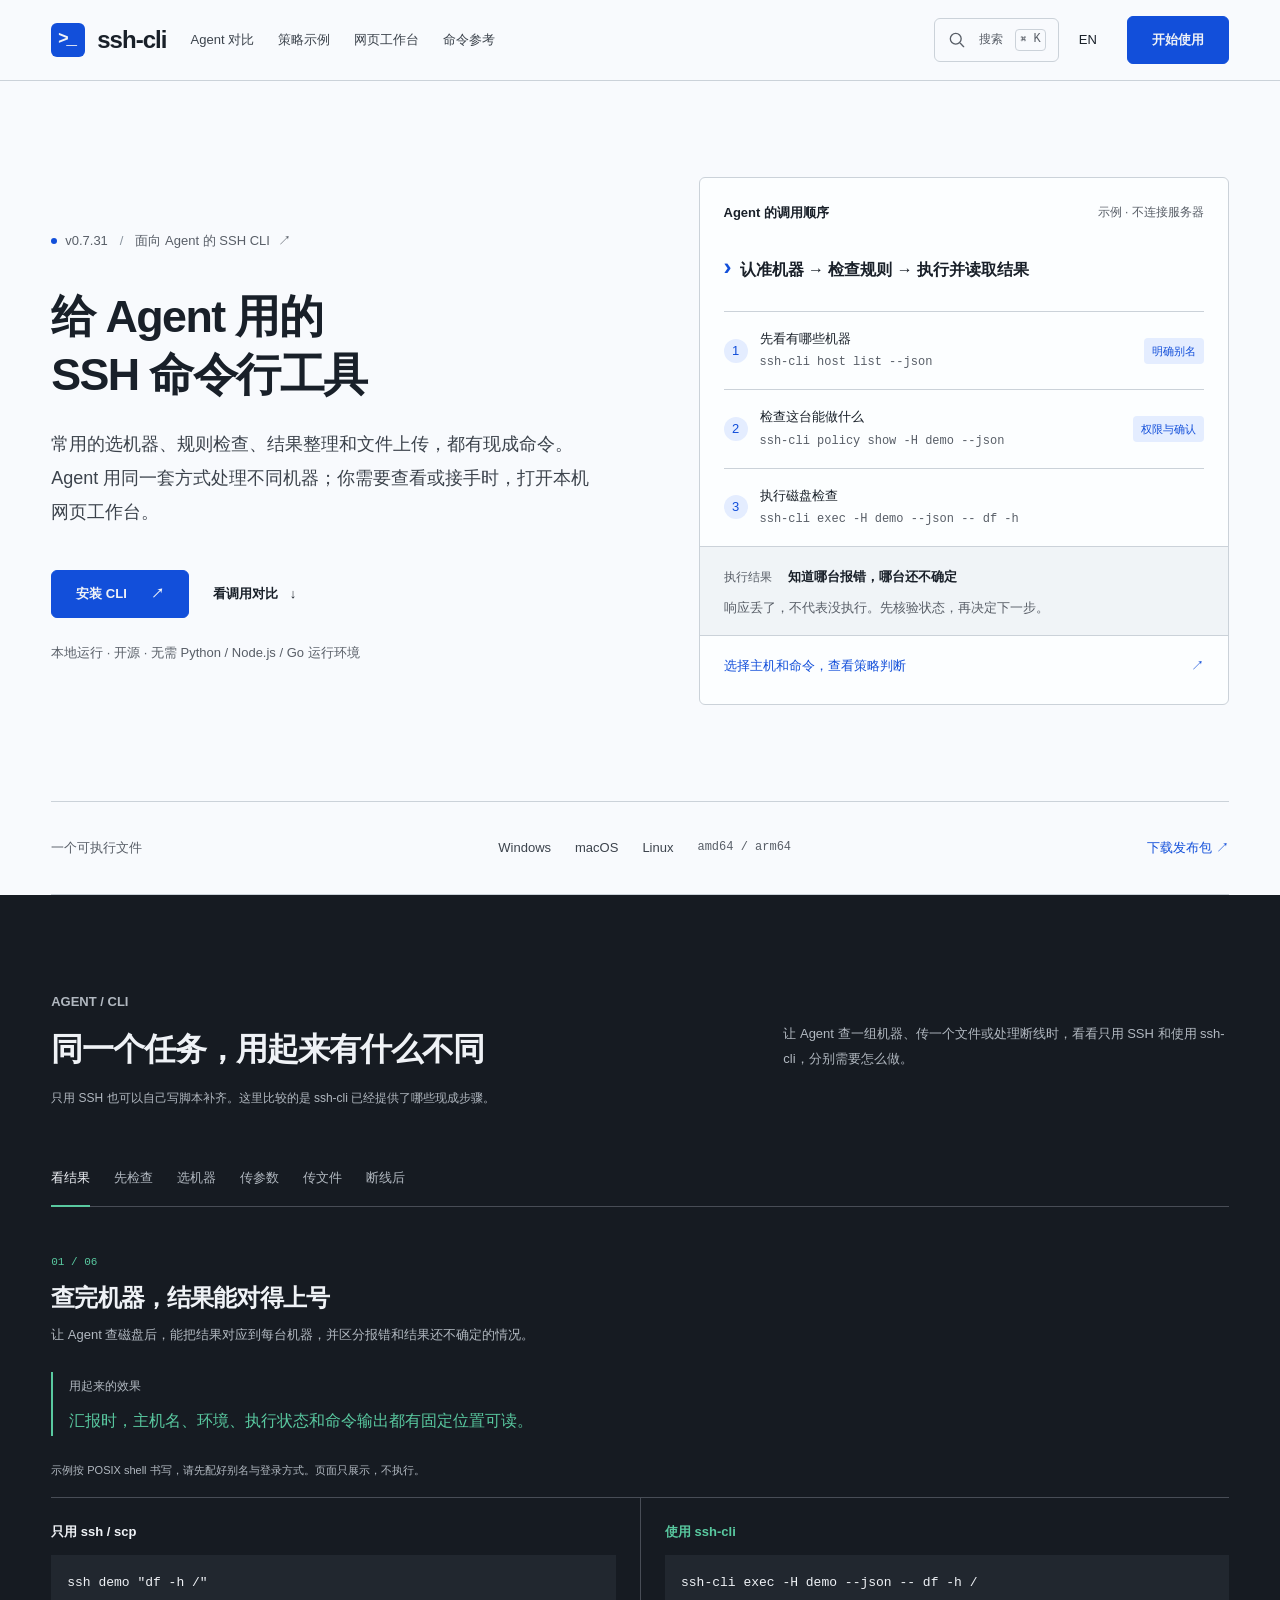
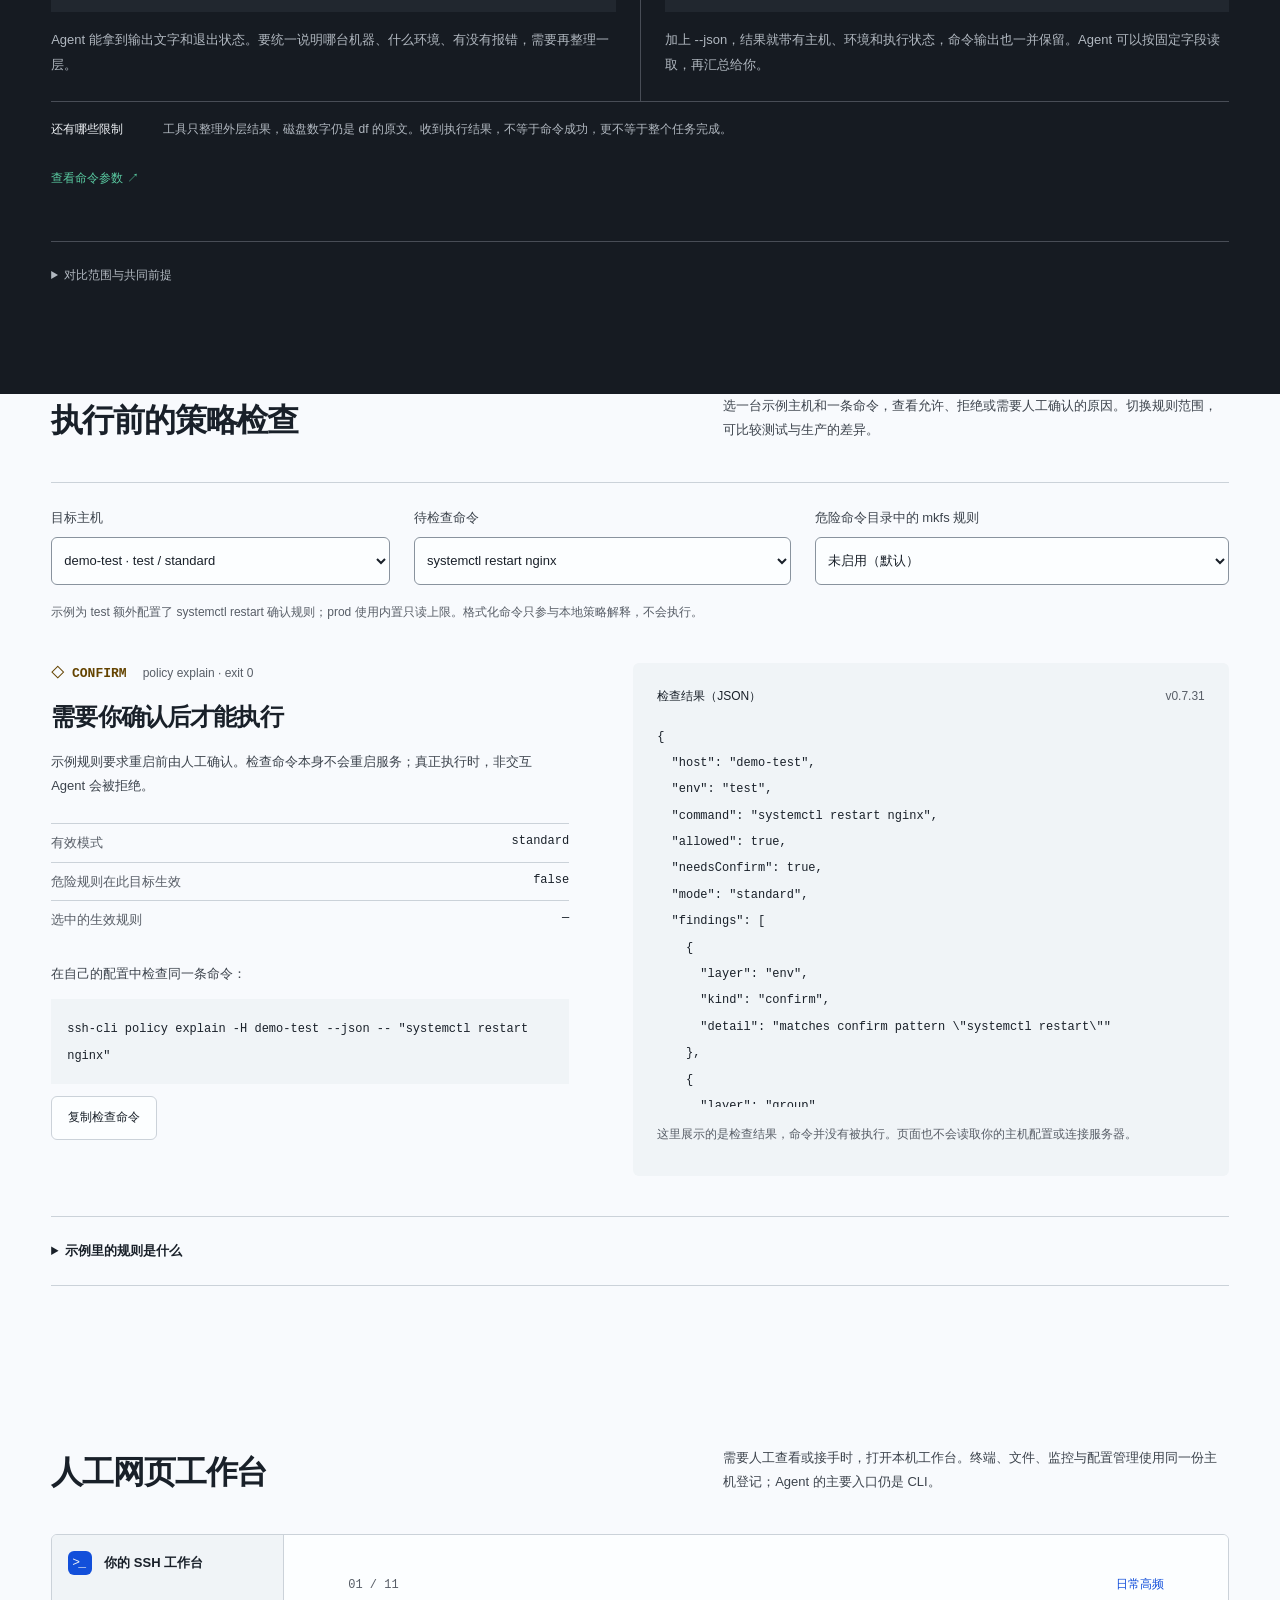
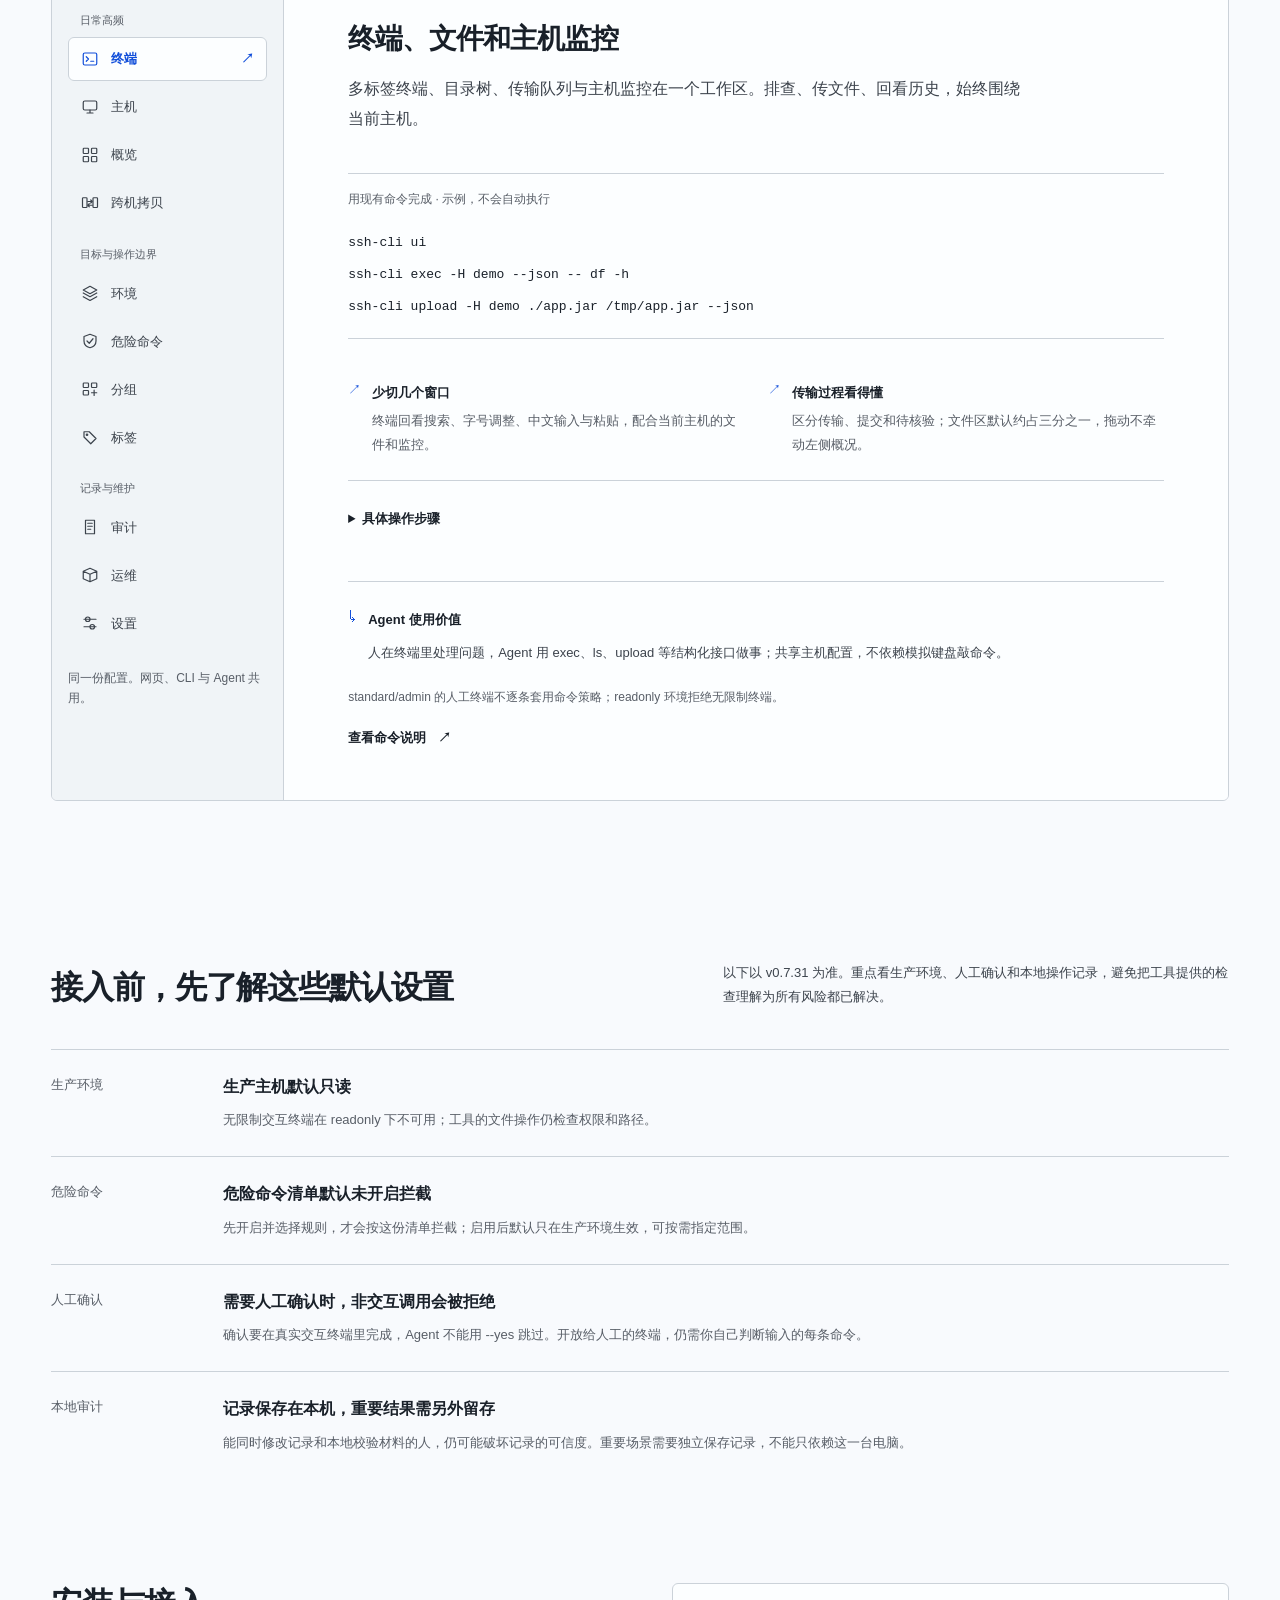
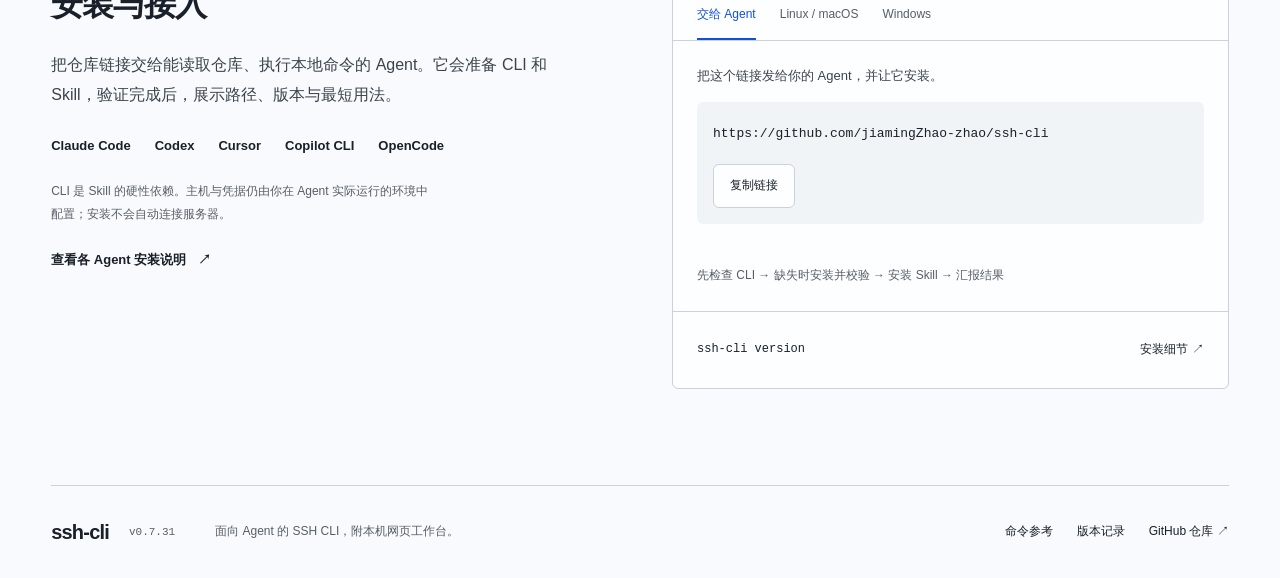
==== commit 669aec7b: "refine: prioritize practical agent comparisons in product pages" ====
--- a/website/index.html
+++ b/website/index.html
@@ -4,11 +4,11 @@
   <meta charset="utf-8">
   <meta name="viewport" content="width=device-width, initial-scale=1">
   <meta http-equiv="Content-Security-Policy" content="default-src 'none'; script-src 'self'; style-src 'self'; img-src 'self'; connect-src 'none'; base-uri 'none'; form-action 'none'">
-  <meta name="description" content="ssh-cli：SSH 终端、文件传输、主机管理与命令行运维工具。浏览 11 个工作台模块，交互查看真实策略判断，了解脚本和 Agent 的接入方式。">
+  <meta name="description" content="面向 Agent 的 SSH 命令行工具：对比直接调用 SSH 与 ssh-cli 的执行结果、策略检查、目标选择、参数和上传处理，附本机网页工作台。">
   <meta name="theme-color" content="#f9fafc">
   <meta property="og:title" content="ssh-cli · SSH 客户端与日常运维工具">
   <meta property="og:description" content="从终端和文件，到执行前的策略检查。把日常 SSH 操作放进同一个本地工作台。">
-  <title>ssh-cli · SSH 客户端与日常运维工具</title>
+  <title>ssh-cli · 面向 Agent 的 SSH 命令行工具</title>
   <link rel="icon" type="image/svg+xml" href="favicon.svg">
   <link rel="stylesheet" href="tokens.css">
   <link rel="stylesheet" href="styles.css">
@@ -21,9 +21,9 @@
     <div class="container topbar-inner">
       <a class="wordmark" href="#" aria-label="ssh-cli"><span class="brand-mark" aria-hidden="true">&gt;_</span>ssh-cli</a>
       <nav class="topnav" aria-label="主导航" data-i18n-aria="mainNav">
-        <a href="#workbench" data-i18n="navWorkbench">功能导览</a>
+        <a href="#agent" data-i18n="navAgent">Agent 对比</a>
         <a href="#lab" data-i18n="navLab">策略示例</a>
-        <a href="#agent" data-i18n="navAgent">给 Agent 用</a>
+        <a href="#workbench" data-i18n="navWorkbench">网页工作台</a>
         <a href="commands.html" data-command-reference data-i18n="navCommands">命令参考</a>
       </nav>
       <div class="header-actions">
@@ -37,29 +37,67 @@
   <main id="main">
     <section class="hero container" aria-labelledby="hero-title">
       <div class="hero-copy">
-        <a class="release-link" href="https://github.com/jiamingZhao-zhao/ssh-cli/releases/tag/v0.7.31"><span class="release-dot" aria-hidden="true"></span>v0.7.31 <span class="release-separator">/</span><span data-i18n="release">单文件 SSH 运维工具</span><span aria-hidden="true">↗</span></a>
-        <h1 id="hero-title"><span data-i18n="heroLine1">SSH 客户端</span><br><span data-i18n="heroLine2">与日常运维工具</span></h1>
-        <p class="hero-lead" data-i18n="heroLead">网页终端、文件传输、主机管理和命令行。人在工作台操作，脚本和 Agent 通过 CLI 调用，使用相同的主机与策略配置。</p>
-        <div class="hero-actions"><a href="#install" class="button primary"><span data-i18n="heroStart">安装 ssh-cli</span><span aria-hidden="true">↗</span></a><a href="#workbench" class="text-link"><span data-i18n="heroTour">浏览功能</span><span aria-hidden="true">↓</span></a></div>
+        <a class="release-link" href="https://github.com/jiamingZhao-zhao/ssh-cli/releases/tag/v0.7.31"><span class="release-dot" aria-hidden="true"></span>v0.7.31 <span class="release-separator">/</span><span data-i18n="release">面向 Agent 的 SSH CLI</span><span aria-hidden="true">↗</span></a>
+        <h1 id="hero-title"><span data-i18n="heroLine1">给 Agent 用的</span><br><span data-i18n="heroLine2">SSH 命令行工具</span></h1>
+        <p class="hero-lead" data-i18n="heroLead">常用的选机器、规则检查、结果整理和文件上传，都有现成命令。Agent 用同一套方式处理不同机器；你需要查看或接手时，打开本机网页工作台。</p>
+        <div class="hero-actions"><a href="#install" class="button primary"><span data-i18n="heroStart">安装 CLI</span><span aria-hidden="true">↗</span></a><a href="#agent" class="text-link"><span data-i18n="heroTour">看调用对比</span><span aria-hidden="true">↓</span></a></div>
         <p class="hero-footnote" data-i18n="heroFootnote">本地运行 · 开源 · 无需 Python / Node.js / Go 运行环境</p>
       </div>
       <div class="hero-proof">
-        <div class="proof-heading"><span class="small-label" data-i18n="proofTitle">命令行用法</span><span class="example-label" data-i18n="example">示例 · 不连接服务器</span></div>
-        <div class="proof-request"><span class="prompt-mark" aria-hidden="true">›</span><p data-i18n="proofRequest">查看主机、检查策略、执行只读命令</p></div>
+        <div class="proof-heading"><span class="small-label" data-i18n="proofTitle">Agent 的调用顺序</span><span class="example-label" data-i18n="example">示例 · 不连接服务器</span></div>
+        <div class="proof-request"><span class="prompt-mark" aria-hidden="true">›</span><p data-i18n="proofRequest">认准机器 → 检查规则 → 执行并读取结果</p></div>
         <ol class="proof-steps">
-          <li><span class="step-marker" aria-hidden="true">✓</span><div><strong data-i18n="proofHost">查看主机</strong><code>ssh-cli host list --json</code></div><span class="step-note" data-i18n="explicitAlias">明确别名</span></li>
-          <li><span class="step-marker" aria-hidden="true">✓</span><div><strong data-i18n="proofPolicy">检查策略</strong><code>ssh-cli policy show -H demo --json</code></div><span class="step-note">readonly</span></li>
-          <li><span class="step-marker" aria-hidden="true">→</span><div><strong data-i18n="proofExecute">读取磁盘</strong><code>ssh-cli exec -H demo --json -- df -h</code></div></li>
+          <li><span class="step-marker" aria-hidden="true">1</span><div><strong data-i18n="proofHost">先看有哪些机器</strong><code>ssh-cli host list --json</code></div><span class="step-note" data-i18n="explicitAlias">明确别名</span></li>
+          <li><span class="step-marker" aria-hidden="true">2</span><div><strong data-i18n="proofPolicy">检查这台能做什么</strong><code>ssh-cli policy show -H demo --json</code></div><span class="step-note" data-i18n="proofPolicyHint">权限与确认</span></li>
+          <li><span class="step-marker" aria-hidden="true">3</span><div><strong data-i18n="proofExecute">执行磁盘检查</strong><code>ssh-cli exec -H demo --json -- df -h</code></div></li>
         </ol>
-        <div class="proof-outcome"><span class="outcome-key">outcome</span><span class="outcome-value" data-i18n="proofOutcome">区分成功、失败和不确定结果</span><p data-i18n="proofOutcomeBody">响应丢了，不代表没执行。先核验状态，再决定下一步。</p></div>
+        <div class="proof-outcome"><span class="outcome-key" data-i18n="resultLabel">执行结果</span><span class="outcome-value" data-i18n="proofOutcome">知道哪台报错，哪台还不确定</span><p data-i18n="proofOutcomeBody">响应丢了，不代表没执行。先核验状态，再决定下一步。</p></div>
         <a class="proof-link" href="#lab"><span data-i18n="proofLink">选择主机和命令，查看策略判断</span><span aria-hidden="true">↗</span></a>
       </div>
     </section>
 
     <div class="compatibility container" aria-label="支持的平台" data-i18n-aria="platforms"><span data-i18n="platformLabel">一个可执行文件</span><span>Windows</span><span>macOS</span><span>Linux</span><span class="compatibility-arch">amd64 / arm64</span><a href="https://github.com/jiamingZhao-zhao/ssh-cli/releases" data-i18n="download">下载发布包 ↗</a></div>
 
+    <section class="agent-section" id="agent" aria-labelledby="agent-title">
+      <div class="container">
+        <div class="agent-intro"><div><p class="small-label" data-i18n="agentEyebrow">AGENT / CLI</p><h2 id="agent-title" data-i18n="agentTitle">同一个任务，用起来有什么不同</h2></div><p data-i18n="agentLead">让 Agent 查一组机器、传一个文件或处理断线时，看看只用 SSH 和使用 ssh-cli，分别需要怎么做。</p></div>
+        <p class="comparison-fair" data-i18n="scenarioFair">只用 SSH 也可以自己写脚本补齐。这里比较的是 ssh-cli 已经提供了哪些现成步骤。</p>
+        <label id="scenario-mobile-label" class="scenario-mobile-label" for="scenario-mobile" data-i18n="scenarioSelect">选择对比场景</label><select id="scenario-mobile" class="scenario-mobile" aria-controls="scenario-panel"><option value="read">看结果</option></select>
+        <div class="scenario-tabs" role="tablist" aria-label="调用方式对比" data-i18n-aria="scenarioTabs"><button id="scenario-read" role="tab" aria-selected="true" aria-controls="scenario-panel" data-scenario="read" data-i18n="scenarioRead">看结果</button><button id="scenario-change" role="tab" aria-selected="false" aria-controls="scenario-panel" tabindex="-1" data-scenario="change" data-i18n="scenarioChange">先检查</button><button id="scenario-targets" role="tab" aria-selected="false" aria-controls="scenario-panel" tabindex="-1" data-scenario="targets" data-i18n="scenarioTargets">选机器</button><button id="scenario-arguments" role="tab" aria-selected="false" aria-controls="scenario-panel" tabindex="-1" data-scenario="arguments" data-i18n="scenarioArguments">传参数</button><button id="scenario-upload" role="tab" aria-selected="false" aria-controls="scenario-panel" tabindex="-1" data-scenario="upload" data-i18n="scenarioUpload">传文件</button><button id="scenario-unknown" role="tab" aria-selected="false" aria-controls="scenario-panel" tabindex="-1" data-scenario="unknown" data-i18n="scenarioUnknown">断线后</button></div>
+        <div class="scenario-panel" id="scenario-panel" role="tabpanel" tabindex="0" aria-labelledby="scenario-read">
+          <div class="scenario-copy"><span id="scenario-signal" class="scenario-signal">01 / 06</span><h3 id="scenario-title">查完机器，结果能对得上号</h3><p id="scenario-description">让 Agent 查磁盘后，能把结果对应到每台机器，并区分报错和结果还不确定的情况。</p></div>
+          <div class="comparison-effect"><strong data-i18n="scenarioBenefit">用起来的效果</strong><p class="scenario-result" id="scenario-result">汇报时，主机名、环境、执行状态和命令输出都有固定位置可读。</p></div>
+          <p class="comparison-assumptions" data-i18n="scenarioAssumptions">示例按 POSIX shell 书写，请先配好别名与登录方式。页面只展示，不执行。</p>
+          <div class="comparison-columns">
+            <section class="comparison-side"><h4 data-i18n="scenarioBefore">只用 ssh / scp</h4><pre><code id="scenario-before-command">ssh demo "df -h /"</code></pre><p id="scenario-baseline">Agent 能拿到输出文字和退出状态。要统一说明哪台机器、什么环境、有没有报错，需要再整理一层。</p></section>
+            <section class="comparison-side comparison-provided"><h4 data-i18n="scenarioAfter">使用 ssh-cli</h4><pre><code id="scenario-command">ssh-cli exec -H demo --json -- df -h /</code></pre><p id="scenario-provided">加上 --json，结果就带有主机、环境和执行状态，命令输出也一并保留。Agent 可以按固定字段读取，再汇总给你。</p></section>
+          </div>
+
+          <div class="comparison-limit"><strong data-i18n="scenarioLimit">还有哪些限制</strong><p class="scenario-rule" id="scenario-rule">工具只整理外层结果，磁盘数字仍是 df 的原文。收到执行结果，不等于命令成功，更不等于整个任务完成。</p></div>
+          <div class="comparison-links"><a href="commands.html#exec" id="scenario-docs" data-i18n="scenarioDocs">查看命令参数 ↗</a></div>
+        </div>
+        <details class="comparison-notes"><summary data-i18n="comparisonNotes">对比范围与共同前提</summary><div class="agent-specifics"><div><strong data-i18n="specificIdentity">先准备登录信息</strong><p data-i18n="specificIdentityBody">先登记主机别名和登录方式。工具支持私钥、SSH agent 和跳板；这些同样是 SSH 已有的能力。</p></div><div><strong data-i18n="specificArguments">服务器权限仍要管好</strong><p data-i18n="specificArgumentsBody">本工具只能检查经过它的操作。服务器账号仍需限制权限；持有凭据的其他程序可能绕过 CLI 直接连接。</p></div><div><strong data-i18n="specificReuse">连续调用需要提前设置</strong><p data-i18n="specificReuseBody">普通调用每次直接连接。要复用连接，需先启动 daemon 并用于 exec。OpenSSH 本身也有连接复用能力。</p></div></div></details>
+      </div>
+    </section>
+
+    <section class="policy-lab container" id="lab" aria-labelledby="lab-title">
+      <div class="section-intro"><h2 id="lab-title" data-i18n="labTitle">执行前的策略检查</h2><p data-i18n="labLead">选一台示例主机和一条命令，查看允许、拒绝或需要人工确认的原因。切换规则范围，可比较测试与生产的差异。</p></div>
+      <div class="lab-controls">
+        <div><label for="lab-host" data-i18n="labHost">目标主机</label><select id="lab-host"><option value="test">demo-test · test / standard</option><option value="prod">demo-prod · prod / readonly</option></select></div>
+        <div><label for="lab-command" data-i18n="labCommand">待检查命令</label><select id="lab-command"><option value="disk">df -h /</option><option value="restart" selected>systemctl restart nginx</option><option value="format">mkfs.ext4 /dev/demo-disk</option></select></div>
+        <div><label for="lab-scope" data-i18n="labScope">危险命令目录中的 mkfs 规则</label><select id="lab-scope"><option value="off" data-i18n="labScopeOff">未启用（默认）</option><option value="prod" data-i18n="labScopeProd">启用规则 · 默认仅 prod</option><option value="both" data-i18n="labScopeBoth">启用规则 · prod 和 test</option></select></div>
+      </div>
+      <p class="lab-config-note" data-i18n="labConfigNote">示例为 test 额外配置了 systemctl restart 确认规则；prod 使用内置只读上限。格式化命令只参与本地策略解释，不会执行。</p>
+      <div class="lab-result-layout">
+        <div class="lab-explanation"><div class="lab-result-header" role="status" aria-live="polite"><span class="lab-decision" id="lab-decision">CONFIRM</span><span class="lab-exit" id="lab-exit">policy explain · exit 0</span></div><h3 id="lab-result-title">需要人工确认</h3><p id="lab-result-description">规则允许继续检查，但实际执行需要交互式确认。非交互 Agent 应在这里停下。</p><dl class="lab-facts"><div><dt data-i18n="labMode">有效模式</dt><dd id="lab-mode">standard</dd></div><div><dt data-i18n="labEnforced">危险规则在本机生效</dt><dd id="lab-enforced">false</dd></div><div><dt data-i18n="labActive">选中的生效规则</dt><dd id="lab-active">—</dd></div></dl><p class="lab-check-label" data-i18n="labCheckLabel">在自己的配置中检查同一条命令：</p><pre class="lab-check"><code id="lab-check-command"></code></pre><button type="button" id="copy-lab" class="copy-button" data-i18n="labCopy">复制检查命令</button><p id="lab-copy-status" class="copy-status" role="status"></p><textarea id="lab-manual-copy" class="manual-copy" readonly hidden aria-label="手动复制检查命令" data-i18n-aria="labManualCopy"></textarea></div>
+        <div class="lab-output"><div class="lab-output-heading"><strong data-i18n="labOutput">检查结果（JSON）</strong><span>v0.7.31</span></div><pre><code id="lab-json"></code></pre><p data-i18n="labOutputNote">这里展示的是检查结果，命令并没有被执行。页面也不会读取你的主机配置或连接服务器。</p></div>
+      </div>
+      <details class="lab-details"><summary data-i18n="labConfig">示例里的规则是什么</summary><p data-i18n="labConfigBody">测试主机额外设置了“重启需确认”，生产主机默认只读。危险命令选择 mkfs，是否启用和作用环境由上方选项决定。你自己的主机以已保存的规则为准。</p><a href="commands.html#policy-explain" id="lab-reference" class="text-link" data-i18n="labSource">查看策略检查用法 ↗</a></details>
+    </section>
+
+
     <section class="workbench-section container" id="workbench" aria-labelledby="workbench-title">
-      <div class="section-intro"><h2 id="workbench-title" data-i18n="workbenchTitle">工作台功能</h2><p data-i18n="workbenchLead">点击左侧菜单查看用途、具体操作和注意事项。优先介绍终端、主机、监控和传输，再看配置、策略与维护。</p></div>
+      <div class="section-intro"><h2 id="workbench-title" data-i18n="workbenchTitle">人工网页工作台</h2><p data-i18n="workbenchLead">需要人工查看或接手时，打开本机工作台。终端、文件、监控与配置管理使用同一份主机登记；Agent 的主要入口仍是 CLI。</p></div>
       <div class="feature-explorer">
         <div class="feature-rail"><div class="rail-heading"><span class="brand-mark small" aria-hidden="true">&gt;_</span><strong data-i18n="railTitle">你的 SSH 工作台</strong></div><label for="feature-mobile" class="feature-mobile-label" data-i18n="featureSelect">选择功能</label><select id="feature-mobile" class="feature-mobile" aria-controls="feature-panel"><option value="terminal">终端</option></select><div id="feature-tabs" role="tablist" aria-label="功能模块" data-i18n-aria="featureModules" aria-orientation="vertical"></div><p class="rail-footnote" data-i18n="railFootnote">同一份配置。网页、CLI 与 Agent 共用。</p></div>
         <article class="feature-panel" id="feature-panel" role="tabpanel" tabindex="0" aria-labelledby="tab-terminal">
@@ -79,35 +117,9 @@
       <noscript><p class="no-script">启用 JavaScript 可浏览全部 11 个模块；完整功能也可查看<a href="https://github.com/jiamingZhao-zhao/ssh-cli/blob/main/docs/usage.md">使用参考</a>。Enable JavaScript for the interactive tour, or read the linked reference.</p></noscript>
     </section>
 
-    <section class="policy-lab container" id="lab" aria-labelledby="lab-title">
-      <div class="section-intro"><h2 id="lab-title" data-i18n="labTitle">执行前的策略检查</h2><p data-i18n="labLead">选一台示例主机和一条命令，查看允许、拒绝或需要人工确认的原因。切换规则范围，可比较测试与生产的差异。</p></div>
-      <div class="lab-controls">
-        <div><label for="lab-host" data-i18n="labHost">目标主机</label><select id="lab-host"><option value="test">demo-test · test / standard</option><option value="prod">demo-prod · prod / readonly</option></select></div>
-        <div><label for="lab-command" data-i18n="labCommand">待检查命令</label><select id="lab-command"><option value="disk">df -h /</option><option value="restart" selected>systemctl restart nginx</option><option value="format">mkfs.ext4 /dev/demo-disk</option></select></div>
-        <div><label for="lab-scope" data-i18n="labScope">危险命令目录中的 mkfs 规则</label><select id="lab-scope"><option value="off" data-i18n="labScopeOff">未启用（默认）</option><option value="prod" data-i18n="labScopeProd">启用规则 · 默认仅 prod</option><option value="both" data-i18n="labScopeBoth">启用规则 · prod 和 test</option></select></div>
-      </div>
-      <p class="lab-config-note" data-i18n="labConfigNote">示例为 test 额外配置了 systemctl restart 确认规则；prod 使用内置只读上限。格式化命令只参与本地策略解释，不会执行。</p>
-      <div class="lab-result-layout">
-        <div class="lab-explanation"><div class="lab-result-header" role="status" aria-live="polite"><span class="lab-decision" id="lab-decision">CONFIRM</span><span class="lab-exit" id="lab-exit">policy explain · exit 0</span></div><h3 id="lab-result-title">需要人工确认</h3><p id="lab-result-description">规则允许继续检查，但实际执行需要交互式确认。非交互 Agent 应在这里停下。</p><dl class="lab-facts"><div><dt data-i18n="labMode">有效模式</dt><dd id="lab-mode">standard</dd></div><div><dt data-i18n="labEnforced">危险规则在本机生效</dt><dd id="lab-enforced">false</dd></div><div><dt data-i18n="labActive">选中的生效规则</dt><dd id="lab-active">—</dd></div></dl><p class="lab-check-label" data-i18n="labCheckLabel">在自己的配置中检查同一条命令：</p><pre class="lab-check"><code id="lab-check-command"></code></pre><button type="button" id="copy-lab" class="copy-button" data-i18n="labCopy">复制检查命令</button><p id="lab-copy-status" class="copy-status" role="status"></p><textarea id="lab-manual-copy" class="manual-copy" readonly hidden aria-label="手动复制检查命令" data-i18n-aria="labManualCopy"></textarea></div>
-        <div class="lab-output"><div class="lab-output-heading"><strong data-i18n="labOutput">policy explain 输出节选</strong><span>v0.7.31</span></div><pre><code id="lab-json"></code></pre><p data-i18n="labOutputNote">这是检查命令的退出码，不是远端执行结果。当前页面不读取你的主机配置，也不连接服务器。</p></div>
-      </div>
-      <details class="lab-details"><summary data-i18n="labConfig">查看示例配置与数据来源</summary><p data-i18n="labConfigBody">两台主机仅使用文档地址 192.0.2.10 / 192.0.2.20。分组引用 standard 模式的示例策略，confirm 包含 systemctl restart；prod 的 readonly 上限仍生效。危险目录只选择 mkfs，按上方开关调整范围。</p><a href="https://github.com/jiamingZhao-zhao/ssh-cli/blob/v0.7.31/internal/cli/policy.go" class="text-link" data-i18n="labSource">查看对应版本源码 ↗</a></details>
-    </section>
-
-    <section class="agent-section" id="agent" aria-labelledby="agent-title">
-      <div class="container">
-        <div class="agent-intro"><div><p class="small-label" data-i18n="agentEyebrow">CLI / JSON / Skill</p><h2 id="agent-title" data-i18n="agentTitle">Agent 调用示例</h2></div><p data-i18n="agentLead">下面是三种常见任务的调用顺序。重点是选准主机、执行前读策略，以及响应异常后先核验状态。</p></div>
-        <div class="scenario-tabs" role="tablist" aria-label="Agent 场景" data-i18n-aria="scenarioTabs"><button id="scenario-read" role="tab" aria-selected="true" aria-controls="scenario-panel" data-scenario="read" data-i18n="scenarioRead">只读排查</button><button id="scenario-change" role="tab" aria-selected="false" aria-controls="scenario-panel" tabindex="-1" data-scenario="change" data-i18n="scenarioChange">变更前检查</button><button id="scenario-unknown" role="tab" aria-selected="false" aria-controls="scenario-panel" tabindex="-1" data-scenario="unknown" data-i18n="scenarioUnknown">响应丢失后</button></div>
-        <div class="scenario-panel" id="scenario-panel" role="tabpanel" tabindex="0" aria-labelledby="scenario-read"><div class="scenario-copy"><span id="scenario-signal" class="scenario-signal">READ FIRST</span><h3 id="scenario-title">只读检查主机状态</h3><p id="scenario-description">显式指定 -H，减少默认主机带来的歧义；JSON 让 Agent 读取状态，而不是猜终端文本。</p><p class="scenario-rule" id="scenario-rule">此处是命令示例，不会执行远程操作。</p></div><div class="scenario-code"><div class="code-label" data-i18n="scenarioCode">可以交给 Agent 的调用顺序</div><pre><code id="scenario-command">ssh-cli host list --json
-ssh-cli policy show -H demo --json
-ssh-cli status -H demo --json</code></pre><div class="scenario-result" id="scenario-result">目标明确 → 检查权限 → 读取状态 → 汇报结果</div></div></div>
-        <div class="agent-specifics"><div><strong data-i18n="specificIdentity">SSH agent 身份</strong><p data-i18n="specificIdentityBody">SSH agent 可绑定公钥指纹；身份缺失时失败，不静默改用别的密钥。</p></div><div><strong data-i18n="specificArguments">远端参数保留</strong><p data-i18n="specificArgumentsBody">exec 保留分开的 argv，JSON 请求体与带空格参数不再靠 Agent 拼接猜测。</p></div><div><strong data-i18n="specificReuse">显式连接复用</strong><p data-i18n="specificReuseBody">显式启用 daemon 后可复用 exec 连接；普通调用不会自动启动或重试。</p></div></div>
-      </div>
-    </section>
-
     <section class="boundaries container" id="boundaries" aria-labelledby="boundaries-title">
-      <div class="section-intro"><h2 id="boundaries-title" data-i18n="boundariesTitle">默认行为与使用限制</h2><p data-i18n="boundariesLead">以下行为以 v0.7.31 为准。建议在接入脚本或 Agent 前确认，尤其是生产只读和人工确认要求。</p></div>
-      <dl class="boundary-table"><div><dt data-i18n="boundaryProd">生产环境</dt><dd><strong data-i18n="boundaryProdTitle">prod 默认上限为只读</strong><p data-i18n="boundaryProdBody">无限制交互终端在 readonly 下不可用；工具的文件操作仍检查权限和路径。</p></dd></div><div><dt data-i18n="boundaryDanger">危险命令</dt><dd><strong data-i18n="boundaryDangerTitle">目录默认不等于拦截</strong><p data-i18n="boundaryDangerBody">需要启用并选择规则才生效；启用后默认作用于 prod，也可显式指定其他环境。</p></dd></div><div><dt data-i18n="boundaryHuman">人工确认</dt><dd><strong data-i18n="boundaryHumanTitle">确认门留给真实的交互终端</strong><p data-i18n="boundaryHumanBody">非交互 Agent 不能用 --yes 绕过。standard/admin 的人工终端不逐条检查按键命令。</p></dd></div><div><dt data-i18n="boundaryAudit">本地审计</dt><dd><strong data-i18n="boundaryAuditTitle">能记录和核验，也有信任前提</strong><p data-i18n="boundaryAuditBody">本地 HMAC 无法抵抗同时掌握签名密钥和日志的人；这不是独立的远端防篡改系统。</p></dd></div></dl>
+      <div class="section-intro"><h2 id="boundaries-title" data-i18n="boundariesTitle">接入前，先了解这些默认设置</h2><p data-i18n="boundariesLead">以下以 v0.7.31 为准。重点看生产环境、人工确认和本地操作记录，避免把工具提供的检查理解为所有风险都已解决。</p></div>
+      <dl class="boundary-table"><div><dt data-i18n="boundaryProd">生产环境</dt><dd><strong data-i18n="boundaryProdTitle">生产主机默认只读</strong><p data-i18n="boundaryProdBody">无限制交互终端在 readonly 下不可用；工具的文件操作仍检查权限和路径。</p></dd></div><div><dt data-i18n="boundaryDanger">危险命令</dt><dd><strong data-i18n="boundaryDangerTitle">危险命令清单默认未开启拦截</strong><p data-i18n="boundaryDangerBody">先开启并选择规则，才会按这份清单拦截；启用后默认只在生产环境生效，可按需指定范围。</p></dd></div><div><dt data-i18n="boundaryHuman">人工确认</dt><dd><strong data-i18n="boundaryHumanTitle">需要人工确认时，非交互调用会被拒绝</strong><p data-i18n="boundaryHumanBody">确认要在真实交互终端里完成，Agent 不能用 --yes 跳过。开放给人工的终端，仍需你自己判断输入的每条命令。</p></dd></div><div><dt data-i18n="boundaryAudit">本地审计</dt><dd><strong data-i18n="boundaryAuditTitle">记录保存在本机，重要结果需另外留存</strong><p data-i18n="boundaryAuditBody">能同时修改记录和本地校验材料的人，仍可能破坏记录的可信度。重要场景需要独立保存记录，不能只依赖这一台电脑。</p></dd></div></dl>
     </section>
 
     <section class="install-section container" id="install" aria-labelledby="install-title">
@@ -115,7 +127,7 @@
       <div class="install-box"><div class="install-tabs" role="tablist" aria-label="安装方式" data-i18n-aria="installMethods"><button id="install-agent" data-install="agent" role="tab" aria-selected="true" aria-controls="install-panel" data-i18n="installAgent">交给 Agent</button><button id="install-unix" data-install="unix" role="tab" aria-selected="false" aria-controls="install-panel" tabindex="-1">Linux / macOS</button><button id="install-windows" data-install="windows" role="tab" aria-selected="false" aria-controls="install-panel" tabindex="-1">Windows</button></div><div id="install-panel" role="tabpanel" tabindex="0" aria-labelledby="install-agent"><p class="install-instruction" id="install-instruction">把这个链接发给你的 Agent，并让它安装。</p><div class="install-code"><pre><code id="install-command">https://github.com/jiamingZhao-zhao/ssh-cli</code></pre><button type="button" class="copy-button" id="copy-install" data-i18n="copy">复制链接</button></div><p id="copy-status" class="copy-status" role="status" aria-live="polite"></p><textarea id="manual-copy" class="manual-copy" readonly hidden aria-label="手动复制" data-i18n-aria="manualCopy"></textarea><p class="install-verification" id="install-verification">先检查 CLI → 缺失时安装并校验 → 安装 Skill → 汇报结果</p></div><div class="install-footer"><code>ssh-cli version</code><a href="https://github.com/jiamingZhao-zhao/ssh-cli/blob/main/INSTALL.md" data-i18n="installDetails">安装细节 ↗</a></div></div>
     </section>
   </main>
-  <footer class="footer container"><a href="#" class="wordmark">ssh-cli<span class="footer-version">v0.7.31</span></a><p data-i18n="footerLine">SSH 终端、文件管理与命令行运维。</p><div><a href="commands.html" data-command-reference data-i18n="navCommands">命令参考</a><a href="https://github.com/jiamingZhao-zhao/ssh-cli/releases/tag/v0.7.31" data-i18n="releaseNotes">版本记录</a><a href="https://github.com/jiamingZhao-zhao/ssh-cli" data-i18n="source">查看源码 ↗</a></div></footer>
+  <footer class="footer container"><a href="#" class="wordmark">ssh-cli<span class="footer-version">v0.7.31</span></a><p data-i18n="footerLine">面向 Agent 的 SSH CLI，附本机网页工作台。</p><div><a href="commands.html" data-command-reference data-i18n="navCommands">命令参考</a><a href="https://github.com/jiamingZhao-zhao/ssh-cli/releases/tag/v0.7.31" data-i18n="releaseNotes">版本记录</a><a href="https://github.com/jiamingZhao-zhao/ssh-cli" data-i18n="source">GitHub 仓库 ↗</a></div></footer>
 
   <dialog id="search-dialog" class="search-dialog" aria-labelledby="search-title"><div class="search-dialog-heading"><label id="search-title" for="feature-search" data-i18n="searchTitle">搜索功能与命令</label><button type="button" id="search-close" aria-label="关闭" data-i18n-aria="close">Esc</button></div><input id="feature-search" type="search" autocomplete="off" placeholder="如：文件、exec、--agent-key" data-i18n-placeholder="searchPlaceholder"><div id="search-results" class="search-results"></div><p class="search-hint" data-i18n="searchHint">↑ ↓ 选择 · Enter 打开 · Esc 关闭</p></dialog>
 </body>
--- a/website/styles.css
+++ b/website/styles.css
@@ -1,5 +1,5 @@
 /* Hallmark · macrostructure: Workbench · genre: modern-minimal · theme: Cobalt · anchor hue: 263 · nav: N13 · footer: Ft2 · enrichment: interactive command examples */
-/* Hallmark · pre-emit critique: P5 H4 E4 S5 R5 V4 · audience: developers/operators · use: understand and install ssh-cli · tone: precise, practical */
+/* Hallmark · pre-emit critique: P5 H5 E4 S5 R5 V4 · audience: agent users/operators · use: compare actual CLI handling, then inspect the human workspace · tone: precise, practical */
 * { box-sizing: border-box; }
 html { overflow-x: clip; scroll-padding-top: 6rem; }
 body { margin: 0; overflow-x: clip; background: var(--color-paper); color: var(--color-ink); font: 400 var(--text-body)/1.65 var(--font-body); -webkit-font-smoothing: antialiased; }
@@ -155,18 +155,34 @@
 .scenario-tabs button { position: relative; border: none; background: transparent; color: var(--color-light-muted); min-height: 3.5rem; font-size: var(--text-small); padding: var(--space-xs) 0; }
 .scenario-tabs button[aria-selected="true"] { color: var(--color-light); }
 .scenario-tabs button[aria-selected="true"]::after { content: ''; height: 2px; width: 100%; position: absolute; bottom: -1px; left: 0; background: var(--color-signal); }
-.scenario-panel { display: grid; gap: var(--space-xl); padding-block: var(--space-xl); }
+.scenario-panel { display: grid; grid-template-columns: minmax(0, 1fr); gap: var(--space-md); padding-block: var(--space-xl); }
 .scenario-signal { color: var(--color-signal); font-family: var(--font-code); font-size: 0.6875rem; }
-.scenario-copy h3 { margin-block: var(--space-md); font-size: 1.5rem; }
-.scenario-copy > p { color: var(--color-light-muted); font-size: var(--text-small); line-height: 1.9; max-width: 34em; }
-.scenario-copy .scenario-rule { padding-top: var(--space-md); font-size: 0.75rem; }
-.scenario-code { min-width: 0; padding: var(--space-lg); background: var(--color-dark-raised); border-radius: var(--radius-sm); }
-.scenario-code .code-label { color: var(--color-light-muted); }
-.scenario-code pre { color: var(--color-light); line-height: 2; }
-.scenario-result { font-size: 0.75rem; color: var(--color-signal); padding-top: var(--space-lg); margin-top: var(--space-lg); border-top: 1px solid var(--color-dark-rule); }
+.scenario-copy h3 { margin-block: var(--space-xs); font-size: 1.5rem; }
+.scenario-copy > p { color: var(--color-light-muted); font-size: var(--text-small); line-height: 1.9; max-width: 68em; }
+.comparison-effect { border-left: 2px solid var(--color-signal); padding-left: var(--space-md); margin-block: var(--space-xs); }
+.comparison-effect strong { color: var(--color-light-muted); font-size: 0.75rem; font-weight: 400; }
+.scenario-result { font-size: var(--text-body); color: var(--color-signal); padding-top: var(--space-xs); line-height: 1.9; }
 .agent-specifics { display: grid; gap: var(--space-lg); padding-top: var(--space-lg); border-top: 1px solid var(--color-dark-rule); }
 .agent-specifics strong { font-weight: 500; font-size: var(--text-small); }
 .agent-specifics p { color: var(--color-light-muted); font-size: var(--text-small); line-height: 1.85; margin-top: var(--space-xs); }
+.comparison-fair { margin-top: var(--space-md); font-size: 0.75rem; color: var(--color-light-muted); max-width: 76em; line-height: 1.9; }
+.scenario-mobile, .scenario-mobile-label { display: none; }
+.comparison-assumptions { color: var(--color-light-muted); font-size: 0.6875rem; line-height: 1.9; }
+.comparison-columns { display: grid; grid-template-columns: minmax(0, 1fr); border-block: 1px solid var(--color-dark-rule); }
+.comparison-side { min-width: 0; padding-block: var(--space-lg); }
+.comparison-side + .comparison-side { border-top: 1px solid var(--color-dark-rule); }
+.comparison-side h4 { margin: 0 0 var(--space-sm); font: 600 var(--text-small)/1.6 var(--font-body); font-style: normal; color: var(--color-light); }
+.comparison-provided h4 { color: var(--color-signal); }
+.comparison-side pre { padding: var(--space-md); background: var(--color-dark-raised); font-size: var(--text-small); line-height: 1.9; }
+.comparison-side > p { margin-top: var(--space-md); color: var(--color-light-muted); font-size: var(--text-small); line-height: 1.9; }
+.comparison-limit { display: grid; gap: var(--space-2xs) var(--space-md); grid-template-columns: minmax(0, 1fr); font-size: 0.75rem; color: var(--color-light-muted); line-height: 1.9; }
+.comparison-limit strong { color: var(--color-light); font-weight: 500; }
+.comparison-links { display: flex; align-items: start; gap: var(--space-md) var(--space-xl); flex-wrap: wrap; font-size: 0.75rem; }
+.comparison-links a { min-height: 2.75rem; display: inline-flex; align-items: center; white-space: nowrap; }
+.comparison-links > a { color: var(--color-signal); }
+.comparison-notes > summary { cursor: pointer; min-height: 2.75rem; align-content: center; font-size: 0.75rem; color: var(--color-light-muted); }
+.comparison-notes { border-top: 1px solid var(--color-dark-rule); padding-top: var(--space-sm); }
+.comparison-notes .agent-specifics { border: none; padding-top: var(--space-md); }
 .boundaries { padding-block: var(--space-3xl) var(--space-2xl); }
 .boundary-table { margin: 0; }
 .boundary-table > div { display: grid; gap: var(--space-sm); padding-block: var(--space-lg); border-top: var(--rule); }
@@ -219,7 +235,7 @@
 .command-search-result small { grid-row: 2; white-space: normal; color: var(--color-muted); font-size: 0.6875rem; }
 .command-search-result span:last-child { grid-column: 2; grid-row: 1; }
 .search-reference-link { display: inline-flex; align-items: center; min-height: 2.75rem; margin-top: var(--space-sm); font-size: 0.75rem; color: var(--color-accent); }
-.no-js .policy-lab, .no-js .scenario-tabs, .no-js .install-tabs, .no-js .search-trigger, .no-js .language-button, .no-js .copy-button, .no-js .feature-mobile, .no-js .feature-mobile-label, .no-js .feature-instructions { display: none; }
+.no-js .scenario-mobile, .no-js .scenario-mobile-label, .no-js .policy-lab, .no-js .scenario-tabs, .no-js .install-tabs, .no-js .search-trigger, .no-js .language-button, .no-js .copy-button, .no-js .feature-mobile, .no-js .feature-mobile-label, .no-js .feature-instructions { display: none; }
 @media (hover: hover) {
   .button:hover { transform: translateY(-1px); }
   .button:active { transform: translateY(0); }
@@ -227,6 +243,10 @@
   .copy-button:hover, .search-trigger:hover { border-color: var(--color-strong-rule); }
 }
 @media (min-width: 40rem) {
+  .comparison-columns { grid-template-columns: repeat(2, minmax(0, 1fr)); }
+  .comparison-side { padding-right: var(--space-lg); }
+  .comparison-side + .comparison-side { border-top: none; border-left: 1px solid var(--color-dark-rule); padding-left: var(--space-lg); padding-right: 0; }
+  .comparison-limit { grid-template-columns: 6rem minmax(0, 1fr); }
   .header-actions .header-cta { display: inline-flex; min-height: 2.75rem; }
   .hero-proof { padding: var(--space-xl); }
   .proof-outcome { margin-inline: calc(-1 * var(--space-xl)); padding-inline: var(--space-xl); }
@@ -256,12 +276,14 @@
   .feature-panel { padding: var(--space-xl) var(--space-2xl); }
   .agent-intro { grid-template-columns: minmax(0, 1.2fr) minmax(0, 0.8fr); gap: var(--space-2xl); align-items: end; }
   .agent-intro > p { font-size: var(--text-small); }
-  .scenario-panel { grid-template-columns: minmax(0, 0.9fr) minmax(0, 1.1fr); gap: var(--space-2xl); padding-block: var(--space-xl) var(--space-2xl); }
   .install-section { grid-template-columns: minmax(0, 1fr) minmax(0, 1fr); gap: var(--space-2xl); }
   .lab-controls { grid-template-columns: minmax(0, 0.9fr) minmax(0, 1fr) minmax(0, 1.1fr); }
   .lab-result-layout { grid-template-columns: minmax(0, 1fr) minmax(0, 1.15fr); gap: var(--space-2xl); }
 }
 @media (max-width: 39.99rem) {
+  .scenario-tabs { display: none; }
+  .scenario-mobile-label { display: block; margin-top: var(--space-lg); font-size: 0.75rem; color: var(--color-light-muted); }
+  .scenario-mobile { display: block; width: 100%; min-width: 0; min-height: 3rem; padding: var(--space-xs); margin-top: var(--space-xs); border: 1px solid var(--color-dark-rule); border-radius: var(--radius-sm); background: var(--color-dark-raised); color: var(--color-light); font: 400 var(--text-small) var(--font-body); }
   .hero-actions { gap: var(--space-sm) var(--space-lg); }
   .step-note { display: none; }
   .release-link { font-size: 0.75rem; }
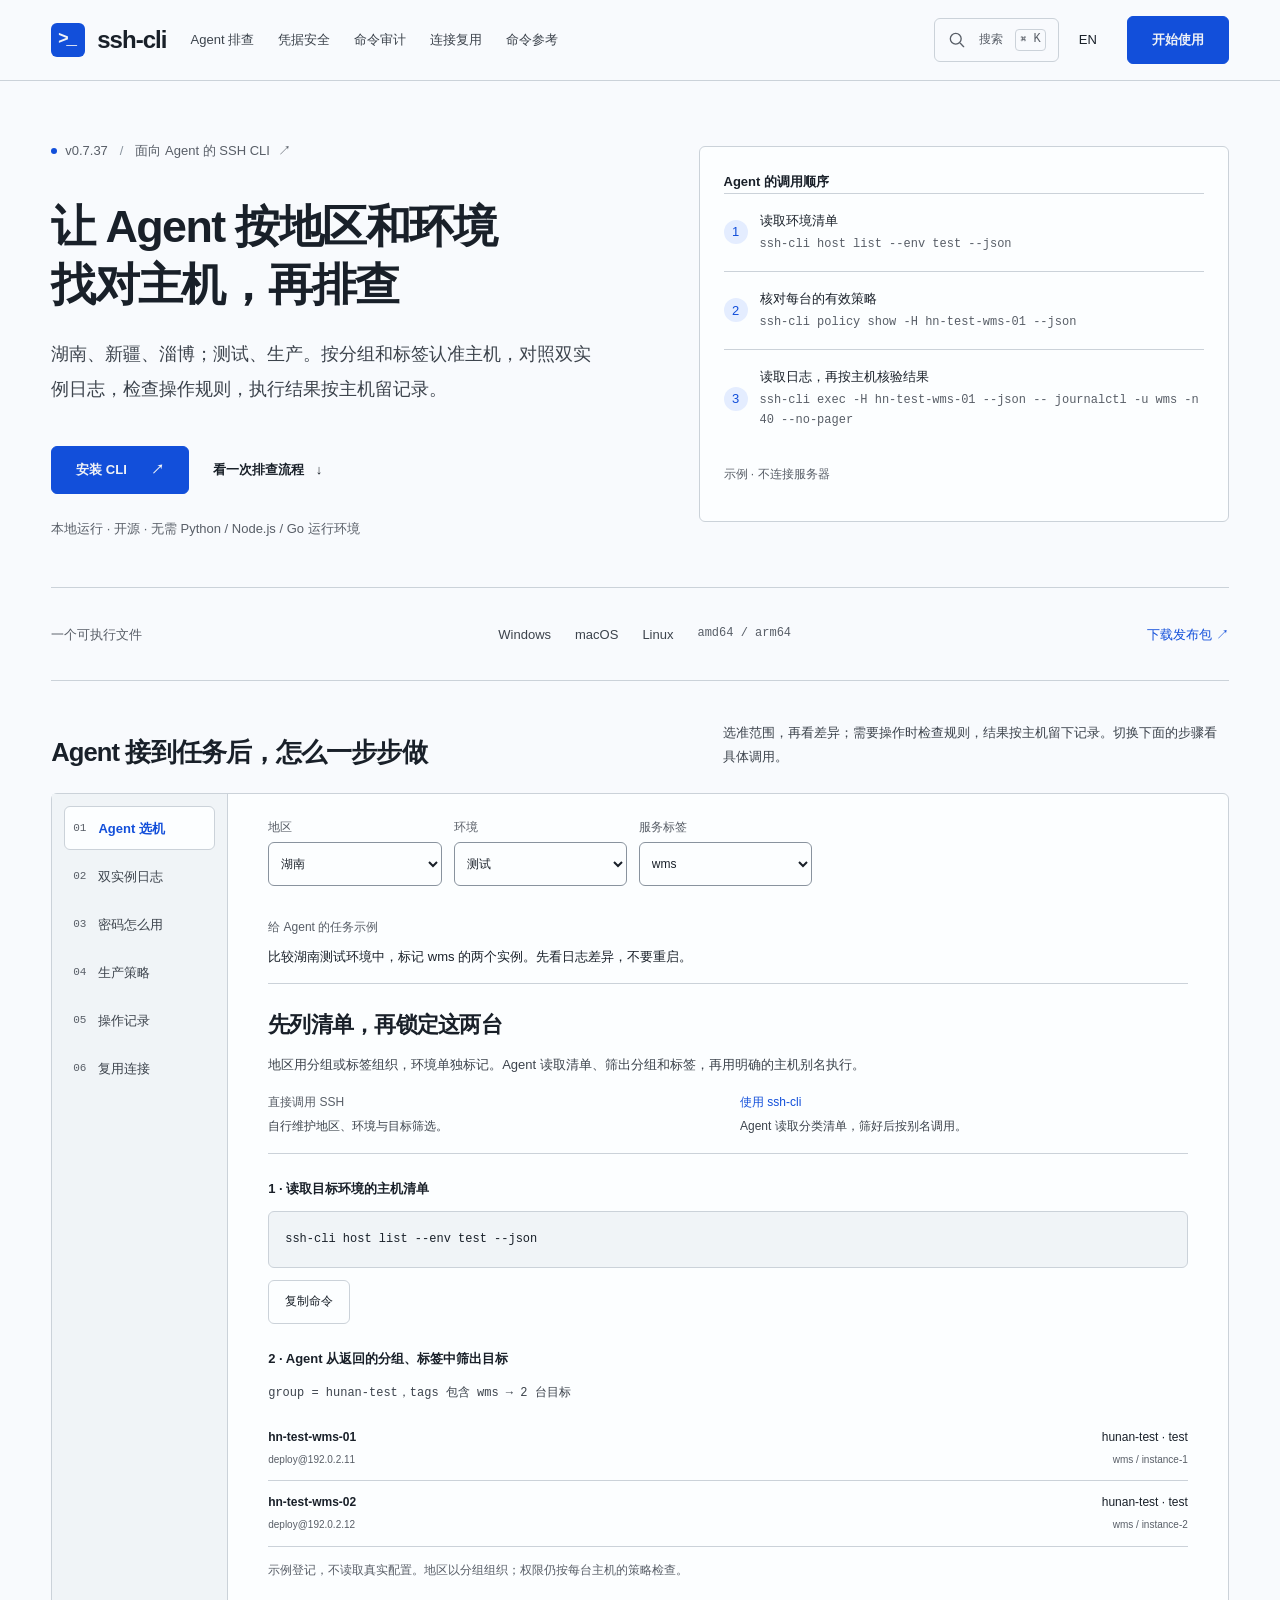
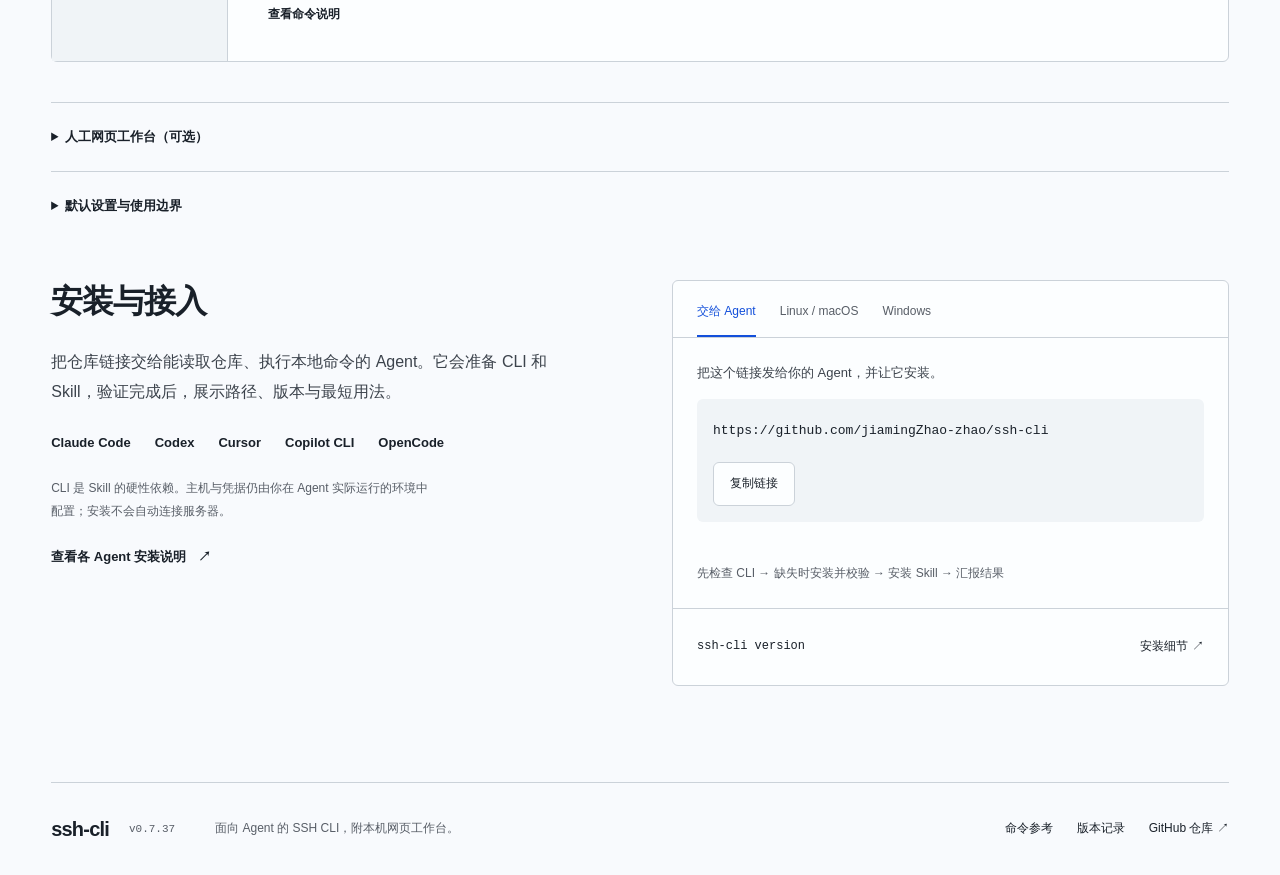
==== commit 50515b9f: "docs: 按 Agent 排查流程重构紧凑落地页" ====
--- a/website/index.html
+++ b/website/index.html
@@ -1,18 +1,20 @@
 <!doctype html>
-<html lang="zh-CN" class="no-js">
+<html lang="zh-CN" class="no-js no-flow">
 <head>
   <meta charset="utf-8">
   <meta name="viewport" content="width=device-width, initial-scale=1">
   <meta http-equiv="Content-Security-Policy" content="default-src 'none'; script-src 'self'; style-src 'self'; img-src 'self'; connect-src 'none'; base-uri 'none'; form-action 'none'">
-  <meta name="description" content="面向 Agent 的 SSH 命令行工具：对比直接调用 SSH 与 ssh-cli 的执行结果、策略检查、目标选择、参数和上传处理，附本机网页工作台。">
+  <meta name="description" content="面向 Agent 的 SSH 命令行工具：按地区、环境和标签选主机，对照双实例日志；本机凭据、生产策略、审计核验和连接复用，附可选网页工作台。">
   <meta name="theme-color" content="#f9fafc">
-  <meta property="og:title" content="ssh-cli · SSH 客户端与日常运维工具">
-  <meta property="og:description" content="从终端和文件，到执行前的策略检查。把日常 SSH 操作放进同一个本地工作台。">
+  <meta property="og:title" content="ssh-cli · 面向 Agent 的 SSH 命令行工具">
+  <meta property="og:description" content="让 Agent 找对主机，再排查。按环境分类、对照日志、检查策略，执行结果按主机留记录。">
   <title>ssh-cli · 面向 Agent 的 SSH 命令行工具</title>
   <link rel="icon" type="image/svg+xml" href="favicon.svg">
   <link rel="stylesheet" href="tokens.css">
   <link rel="stylesheet" href="styles.css">
   <script src="policy-examples.js" defer></script>
+  <script src="audit-examples.js" defer></script>
+  <script src="operations.js" defer></script>
   <script src="app.js" defer></script>
 </head>
 <body>
@@ -20,12 +22,7 @@
   <header class="topbar">
     <div class="container topbar-inner">
       <a class="wordmark" href="#" aria-label="ssh-cli"><span class="brand-mark" aria-hidden="true">&gt;_</span>ssh-cli</a>
-      <nav class="topnav" aria-label="主导航" data-i18n-aria="mainNav">
-        <a href="#agent" data-i18n="navAgent">Agent 对比</a>
-        <a href="#lab" data-i18n="navLab">策略示例</a>
-        <a href="#workbench" data-i18n="navWorkbench">网页工作台</a>
-        <a href="commands.html" data-command-reference data-i18n="navCommands">命令参考</a>
-      </nav>
+      <nav class="topnav" aria-label="主导航" data-i18n-aria="mainNav"><a href="#agent" data-i18n="navAgent">Agent 排查</a><a href="#credentials" data-i18n="navCredentials">凭据安全</a><a href="#records" data-i18n="navRecords">命令审计</a><a href="#performance" data-i18n="navPerformance">连接复用</a><a href="commands.html" data-command-reference data-i18n="navCommands">命令参考</a></nav>
       <div class="header-actions">
         <button class="search-trigger" id="search-open" type="button" aria-label="搜索功能与命令" data-i18n-aria="searchOpen"><svg viewBox="0 0 24 24" aria-hidden="true"><circle cx="10.5" cy="10.5" r="6.5"/><path d="m16 16 4 4"/></svg><span data-i18n="search">搜索</span><kbd>⌘ K</kbd></button>
         <button class="language-button" id="language" type="button" aria-label="Switch to English">EN</button>
@@ -37,67 +34,60 @@
   <main id="main">
     <section class="hero container" aria-labelledby="hero-title">
       <div class="hero-copy">
-        <a class="release-link" href="https://github.com/jiamingZhao-zhao/ssh-cli/releases/tag/v0.7.31"><span class="release-dot" aria-hidden="true"></span>v0.7.31 <span class="release-separator">/</span><span data-i18n="release">面向 Agent 的 SSH CLI</span><span aria-hidden="true">↗</span></a>
-        <h1 id="hero-title"><span data-i18n="heroLine1">给 Agent 用的</span><br><span data-i18n="heroLine2">SSH 命令行工具</span></h1>
-        <p class="hero-lead" data-i18n="heroLead">常用的选机器、规则检查、结果整理和文件上传，都有现成命令。Agent 用同一套方式处理不同机器；你需要查看或接手时，打开本机网页工作台。</p>
-        <div class="hero-actions"><a href="#install" class="button primary"><span data-i18n="heroStart">安装 CLI</span><span aria-hidden="true">↗</span></a><a href="#agent" class="text-link"><span data-i18n="heroTour">看调用对比</span><span aria-hidden="true">↓</span></a></div>
+        <a class="release-link" href="https://github.com/jiamingZhao-zhao/ssh-cli/releases/tag/v0.7.37"><span class="release-dot" aria-hidden="true"></span>v0.7.37 <span class="release-separator">/</span><span data-i18n="release">面向 Agent 的 SSH CLI</span><span aria-hidden="true">↗</span></a>
+        <h1 id="hero-title"><span data-i18n="heroLine1">让 Agent 按地区和环境</span><br><span data-i18n="heroLine2">找对主机，再排查</span></h1>
+        <p class="hero-lead" data-i18n="heroLead">湖南、新疆、淄博；测试、生产。按分组和标签认准主机，对照双实例日志，检查操作规则，执行结果按主机留记录。</p>
+        <div class="hero-actions"><a href="#install" class="button primary"><span data-i18n="heroStart">安装 CLI</span><span aria-hidden="true">↗</span></a><a href="#agent" class="text-link"><span data-i18n="heroTour">看一次排查流程</span><span aria-hidden="true">↓</span></a></div>
         <p class="hero-footnote" data-i18n="heroFootnote">本地运行 · 开源 · 无需 Python / Node.js / Go 运行环境</p>
       </div>
-      <div class="hero-proof">
-        <div class="proof-heading"><span class="small-label" data-i18n="proofTitle">Agent 的调用顺序</span><span class="example-label" data-i18n="example">示例 · 不连接服务器</span></div>
-        <div class="proof-request"><span class="prompt-mark" aria-hidden="true">›</span><p data-i18n="proofRequest">认准机器 → 检查规则 → 执行并读取结果</p></div>
-        <ol class="proof-steps">
-          <li><span class="step-marker" aria-hidden="true">1</span><div><strong data-i18n="proofHost">先看有哪些机器</strong><code>ssh-cli host list --json</code></div><span class="step-note" data-i18n="explicitAlias">明确别名</span></li>
-          <li><span class="step-marker" aria-hidden="true">2</span><div><strong data-i18n="proofPolicy">检查这台能做什么</strong><code>ssh-cli policy show -H demo --json</code></div><span class="step-note" data-i18n="proofPolicyHint">权限与确认</span></li>
-          <li><span class="step-marker" aria-hidden="true">3</span><div><strong data-i18n="proofExecute">执行磁盘检查</strong><code>ssh-cli exec -H demo --json -- df -h</code></div></li>
-        </ol>
-        <div class="proof-outcome"><span class="outcome-key" data-i18n="resultLabel">执行结果</span><span class="outcome-value" data-i18n="proofOutcome">知道哪台报错，哪台还不确定</span><p data-i18n="proofOutcomeBody">响应丢了，不代表没执行。先核验状态，再决定下一步。</p></div>
-        <a class="proof-link" href="#lab"><span data-i18n="proofLink">选择主机和命令，查看策略判断</span><span aria-hidden="true">↗</span></a>
-      </div>
+      <div class="hero-proof"><p class="small-label" data-i18n="proofTitle">Agent 的调用顺序</p><ol class="proof-steps"><li><span class="step-marker">1</span><div><strong data-i18n="proofHost">读取环境清单</strong><code>ssh-cli host list --env test --json</code></div></li><li><span class="step-marker">2</span><div><strong data-i18n="proofPolicy">核对每台的有效策略</strong><code>ssh-cli policy show -H hn-test-wms-01 --json</code></div></li><li><span class="step-marker">3</span><div><strong data-i18n="proofExecute">读取日志，再按主机核验结果</strong><code>ssh-cli exec -H hn-test-wms-01 --json -- journalctl -u wms -n 40 --no-pager</code></div></li></ol><p class="ops-note" data-i18n="example">说明型示例 · 不连接服务器</p></div>
     </section>
 
     <div class="compatibility container" aria-label="支持的平台" data-i18n-aria="platforms"><span data-i18n="platformLabel">一个可执行文件</span><span>Windows</span><span>macOS</span><span>Linux</span><span class="compatibility-arch">amd64 / arm64</span><a href="https://github.com/jiamingZhao-zhao/ssh-cli/releases" data-i18n="download">下载发布包 ↗</a></div>
 
-    <section class="agent-section" id="agent" aria-labelledby="agent-title">
-      <div class="container">
-        <div class="agent-intro"><div><p class="small-label" data-i18n="agentEyebrow">AGENT / CLI</p><h2 id="agent-title" data-i18n="agentTitle">同一个任务，用起来有什么不同</h2></div><p data-i18n="agentLead">让 Agent 查一组机器、传一个文件或处理断线时，看看只用 SSH 和使用 ssh-cli，分别需要怎么做。</p></div>
-        <p class="comparison-fair" data-i18n="scenarioFair">只用 SSH 也可以自己写脚本补齐。这里比较的是 ssh-cli 已经提供了哪些现成步骤。</p>
-        <label id="scenario-mobile-label" class="scenario-mobile-label" for="scenario-mobile" data-i18n="scenarioSelect">选择对比场景</label><select id="scenario-mobile" class="scenario-mobile" aria-controls="scenario-panel"><option value="read">看结果</option></select>
-        <div class="scenario-tabs" role="tablist" aria-label="调用方式对比" data-i18n-aria="scenarioTabs"><button id="scenario-read" role="tab" aria-selected="true" aria-controls="scenario-panel" data-scenario="read" data-i18n="scenarioRead">看结果</button><button id="scenario-change" role="tab" aria-selected="false" aria-controls="scenario-panel" tabindex="-1" data-scenario="change" data-i18n="scenarioChange">先检查</button><button id="scenario-targets" role="tab" aria-selected="false" aria-controls="scenario-panel" tabindex="-1" data-scenario="targets" data-i18n="scenarioTargets">选机器</button><button id="scenario-arguments" role="tab" aria-selected="false" aria-controls="scenario-panel" tabindex="-1" data-scenario="arguments" data-i18n="scenarioArguments">传参数</button><button id="scenario-upload" role="tab" aria-selected="false" aria-controls="scenario-panel" tabindex="-1" data-scenario="upload" data-i18n="scenarioUpload">传文件</button><button id="scenario-unknown" role="tab" aria-selected="false" aria-controls="scenario-panel" tabindex="-1" data-scenario="unknown" data-i18n="scenarioUnknown">断线后</button></div>
-        <div class="scenario-panel" id="scenario-panel" role="tabpanel" tabindex="0" aria-labelledby="scenario-read">
-          <div class="scenario-copy"><span id="scenario-signal" class="scenario-signal">01 / 06</span><h3 id="scenario-title">查完机器，结果能对得上号</h3><p id="scenario-description">让 Agent 查磁盘后，能把结果对应到每台机器，并区分报错和结果还不确定的情况。</p></div>
-          <div class="comparison-effect"><strong data-i18n="scenarioBenefit">用起来的效果</strong><p class="scenario-result" id="scenario-result">汇报时，主机名、环境、执行状态和命令输出都有固定位置可读。</p></div>
-          <p class="comparison-assumptions" data-i18n="scenarioAssumptions">示例按 POSIX shell 书写，请先配好别名与登录方式。页面只展示，不执行。</p>
-          <div class="comparison-columns">
-            <section class="comparison-side"><h4 data-i18n="scenarioBefore">只用 ssh / scp</h4><pre><code id="scenario-before-command">ssh demo "df -h /"</code></pre><p id="scenario-baseline">Agent 能拿到输出文字和退出状态。要统一说明哪台机器、什么环境、有没有报错，需要再整理一层。</p></section>
-            <section class="comparison-side comparison-provided"><h4 data-i18n="scenarioAfter">使用 ssh-cli</h4><pre><code id="scenario-command">ssh-cli exec -H demo --json -- df -h /</code></pre><p id="scenario-provided">加上 --json，结果就带有主机、环境和执行状态，命令输出也一并保留。Agent 可以按固定字段读取，再汇总给你。</p></section>
-          </div>
-
-          <div class="comparison-limit"><strong data-i18n="scenarioLimit">还有哪些限制</strong><p class="scenario-rule" id="scenario-rule">工具只整理外层结果，磁盘数字仍是 df 的原文。收到执行结果，不等于命令成功，更不等于整个任务完成。</p></div>
-          <div class="comparison-links"><a href="commands.html#exec" id="scenario-docs" data-i18n="scenarioDocs">查看命令参数 ↗</a></div>
-        </div>
-        <details class="comparison-notes"><summary data-i18n="comparisonNotes">对比范围与共同前提</summary><div class="agent-specifics"><div><strong data-i18n="specificIdentity">先准备登录信息</strong><p data-i18n="specificIdentityBody">先登记主机别名和登录方式。工具支持私钥、SSH agent 和跳板；这些同样是 SSH 已有的能力。</p></div><div><strong data-i18n="specificArguments">服务器权限仍要管好</strong><p data-i18n="specificArgumentsBody">本工具只能检查经过它的操作。服务器账号仍需限制权限；持有凭据的其他程序可能绕过 CLI 直接连接。</p></div><div><strong data-i18n="specificReuse">连续调用需要提前设置</strong><p data-i18n="specificReuseBody">普通调用每次直接连接。要复用连接，需先启动 daemon 并用于 exec。OpenSSH 本身也有连接复用能力。</p></div></div></details>
+    <section class="agent-flow container" id="agent" aria-labelledby="flow-title">
+      <div class="section-intro"><h2 id="flow-title" data-ops-i18n="flowTitle">Agent 接到任务后，怎么一步步做</h2><p data-ops-i18n="flowLead">选准范围，再看差异；需要操作时检查规则，结果按主机留下记录。切换下面的步骤看具体调用。</p></div>
+      <noscript><p class="no-script">交互示例需要 JavaScript；下方保留主要说明，也可查看 <a href="commands.html">命令参考</a>。</p></noscript><div class="flow-layout" id="flow-frame"><div class="flow-rail" id="flow-tabs" role="tablist" aria-label="Agent 排查流程" aria-orientation="vertical"><button type="button" id="flow-targets" role="tab" aria-controls="targets" aria-selected="true" tabindex="0" data-flow="targets"><span aria-hidden="true">01</span><strong data-ops-i18n="scopeTab">Agent 选机</strong></button><button type="button" id="flow-logs" role="tab" aria-controls="logs" aria-selected="false" tabindex="-1" data-flow="logs"><span aria-hidden="true">02</span><strong data-ops-i18n="logsTab">双实例日志</strong></button><button type="button" id="flow-credentials" role="tab" aria-controls="credentials" aria-selected="false" tabindex="-1" data-flow="credentials"><span aria-hidden="true">03</span><strong data-ops-i18n="credentialsTab">密码怎么用</strong></button><button type="button" id="flow-lab" role="tab" aria-controls="lab" aria-selected="false" tabindex="-1" data-flow="lab"><span aria-hidden="true">04</span><strong data-ops-i18n="policyTab">生产策略</strong></button><button type="button" id="flow-records" role="tab" aria-controls="records" aria-selected="false" tabindex="-1" data-flow="records"><span aria-hidden="true">05</span><strong data-ops-i18n="recordsTab">操作记录</strong></button><button type="button" id="flow-performance" role="tab" aria-controls="performance" aria-selected="false" tabindex="-1" data-flow="performance"><span aria-hidden="true">06</span><strong data-ops-i18n="reuseTab">复用连接</strong></button></div><div class="flow-content">
+      <div class="ops-context" id="ops-context"><div class="ops-filters"><label><span data-ops-i18n="region">地区</span><select id="ops-region"><option value="hunan">湖南</option></select></label><label><span data-ops-i18n="environment">环境</span><select id="ops-env"><option value="test">测试</option></select></label><label><span data-ops-i18n="service">服务标签</span><select id="ops-service"><option value="wms">wms</option><option value="api">api</option></select></label></div><p class="ops-request"><span data-ops-i18n="taskLabel">给 Agent 的任务示例</span><strong id="ops-request">比较湖南测试环境中 wms 的两个实例，先看日志，不要重启。</strong></p></div>
+      <section class="flow-panel" id="targets" role="tabpanel" aria-labelledby="flow-targets"><h3 data-ops-i18n="scopeTitle">先列清单，再锁定这两台</h3><p class="ops-lead" data-ops-i18n="scopeLead">地区用分组或标签组织，环境单独标记。Agent 读取清单、筛出分组和标签，再用明确的主机别名执行。</p><dl class="ops-difference"><div><dt data-ops-i18n="before">直接调用 SSH</dt><dd data-ops-i18n="scopeBefore">自行维护地区、环境与目标筛选。</dd></div><div><dt data-ops-i18n="after">使用 ssh-cli</dt><dd data-ops-i18n="scopeAfter">Agent 读取分类清单，筛好后按别名调用。</dd></div></dl><h4 data-ops-i18n="listLabel">1 · 读取目标环境的主机清单</h4><div class="ops-command"><pre><code id="ops-list-command">ssh-cli host list --env test --json</code></pre><button type="button" class="copy-button" data-ops-copy="ops-list-command" data-ops-i18n="copy">复制命令</button><p class="copy-status" role="status" aria-live="polite"></p><textarea class="manual-copy" readonly hidden aria-label="手动复制命令"></textarea></div><h4 data-ops-i18n="selectedLabel">2 · Agent 从返回的分组、标签中筛出目标</h4><p id="ops-selection" class="ops-selection">group = hunan-test，tags 包含 wms → 2 台目标</p><ul class="ops-hosts" id="ops-hosts"><li><strong>hn-test-wms-01</strong><small>hunan-test · test · wms</small></li><li><strong>hn-test-wms-02</strong><small>hunan-test · test · wms</small></li></ul><p class="ops-note" data-ops-i18n="scopeNote">下方是说明型示例登记，不读取你的真实配置。地区不是额外的内置权限层。</p><a id="ops-scope-docs" class="text-link" href="commands.html#host-list" data-i18n="featureDocs">查看命令说明 ↗</a></section>
+      <section class="flow-panel" id="logs" role="tabpanel" aria-labelledby="flow-logs" hidden><h3 data-ops-i18n="logsTitle">把两台实例的日志放在一起看</h3><p class="ops-lead" data-ops-i18n="logsLead">读取同一服务的最近日志，结果带着各自主机身份。差异交给 Agent 分析，先核验再决定是否操作。</p><dl class="ops-difference"><div><dt data-ops-i18n="before">直接调用 SSH</dt><dd data-ops-i18n="logsBefore">自行给多台输出补主机身份、整理结果。</dd></div><div><dt data-ops-i18n="after">使用 ssh-cli</dt><dd data-ops-i18n="logsAfter">JSON 保留主机和状态，便于 Agent 对照。</dd></div></dl><h4 data-ops-i18n="logsCommand">对已核对的两个别名读取日志</h4><div class="ops-command"><pre><code id="ops-log-command">ssh-cli exec -H hn-test-wms-01 -H hn-test-wms-02 --env test --parallel 2 --json -- journalctl -u wms -n 40 --no-pager</code></pre><button type="button" class="copy-button" data-ops-copy="ops-log-command" data-ops-i18n="copy">复制命令</button><p class="copy-status" role="status" aria-live="polite"></p><textarea class="manual-copy" readonly hidden aria-label="手动复制命令"></textarea></div><div class="ops-logs" id="ops-logs"></div><p class="ops-finding" data-ops-i18n="logsFinding">实例 1 出现数据库连接超时，实例 2 正常。先核对实例配置、版本与数据库连通性；这些日志还不足以确定根因。</p><p class="ops-note" data-ops-i18n="logsExample">示例日志，非服务器实测。页面不执行命令，也不实时诊断。</p><div class="ops-links"><a href="#records" class="text-link" data-ops-i18n="auditJump">接着看操作记录 ↓</a><a id="ops-log-docs" class="text-link" href="commands.html#exec" data-i18n="featureDocs">查看命令说明 ↗</a></div></section>
+    <section class="credentials-section flow-panel" id="credentials" role="tabpanel" aria-labelledby="flow-credentials" hidden>
+      <div class="credential-intro"><p class="small-label" data-i18n="credentialEyebrow">密码与凭据</p><h3 id="credentials-title" data-i18n="credentialTitle">凭据在本机登记，Agent 调用只写别名</h3><p data-i18n="credentialLead">你输入一次密码，ssh-cli 加密保存。日常调用使用主机别名，不用反复把密码贴进对话或命令。</p><p class="credential-boundary" data-i18n="credentialBoundary">加密保存不等于隔离 Agent。以你的系统账号运行、能访问密钥和凭据的程序，仍可能取得密码。</p><a class="text-link" href="#credential-details" data-open-credential-details data-i18n="credentialMore">保存方式与使用边界 ↓</a></div>
+      <div class="credential-demo">
+        <div class="credential-tabs" role="tablist" aria-label="密码使用流程" data-i18n-aria="credentialTabs"><button type="button" id="credential-register" role="tab" aria-selected="true" aria-controls="credential-panel" data-credential="register" data-i18n="credentialRegister">登记一次</button><button type="button" id="credential-use" role="tab" aria-selected="false" aria-controls="credential-panel" tabindex="-1" data-credential="use" data-i18n="credentialUse">按别名调用</button><button type="button" id="credential-storage" role="tab" aria-selected="false" aria-controls="credential-panel" tabindex="-1" data-credential="storage" data-i18n="credentialStorage">怎么保存</button></div>
+        <div class="credential-panel" id="credential-panel" role="tabpanel" tabindex="0" aria-labelledby="credential-register"><p class="credential-position" id="credential-position">01 / 03</p><h3 id="credential-step-title">由你在本机输入密码</h3><p id="credential-step-description">先建立 app-test 分组，再在自己的终端登记主机。出现 Password: 时输入，字符不会显示；也可以在本机网页工作台添加。</p><pre><code id="credential-command">ssh-cli host add demo-test --group app-test --host 192.0.2.10 --user deploy</code></pre><p class="credential-note" id="credential-note">ssh-cli 拒绝明文 --password 参数。自动化登记可用 --password-stdin，但输入来源仍由你安全提供。</p><dl class="credential-files" id="credential-files" hidden><div><dt>hosts.yaml</dt><dd data-i18n="credentialConfig">主机信息和密码引用，不保存密码原文。</dd></div><div><dt>secrets.json</dt><dd data-i18n="credentialCipher">加密后的密码，认证时由本机进程解密。</dd></div><div><dt data-i18n="credentialKeyLabel">解密用的主密钥</dt><dd data-i18n="credentialKey">优先使用系统凭据库；也支持环境变量和本地密钥文件。</dd></div></dl><div class="credential-actions"><button type="button" class="copy-button" id="copy-credential" data-i18n="copyCommand">复制命令</button><a class="text-link" id="credential-docs" href="commands.html#host-add" data-i18n="credentialDocs">查看这一步的用法 ↗</a></div><p class="copy-status" id="credential-copy-status" role="status" aria-live="polite"></p><textarea class="manual-copy" id="credential-manual-copy" readonly hidden aria-label="手动复制示例命令" data-i18n-aria="credentialManualCopy"></textarea></div>
+        <p class="credential-inert" data-i18n="credentialInert">流程演示：本页不接收密码，不读取你的配置，也不连接服务器。</p>
       </div>
+      <p class="credential-reference"><span data-i18n="credentialReference">本机密文保存、配置使用引用，思路参考 </span><a href="https://github.com/sleepinginsummer/agent-database-cli">agent-database-cli ↗</a></p><details class="credential-details" id="credential-details"><summary data-i18n="credentialDetails">加密、密钥和日志，分别保护什么？</summary><dl><div><dt data-i18n="credentialAtRestTitle">密码文件</dt><dd data-i18n="credentialAtRest">密码使用 ChaCha20-Poly1305 加密并校验完整性。配置只存引用；单独拿到配置或密码密文文件，不能直接读出密码。</dd></div><div><dt data-i18n="credentialMasterTitle">主密钥</dt><dd data-i18n="credentialMaster">依次尝试系统凭据库、SSH_CLI_MASTER_KEY、本地 master.key。系统凭据库不可用而回退到文件时会提示。主密钥与密文同时泄露，仍可被解密；主密钥丢失后，已有密码也可能无法恢复。</dd></div><div><dt data-i18n="credentialRecordsTitle">使用与记录</dt><dd data-i18n="credentialRecords">主机列表不返回已保存的密码原文。审计和历史会尝试脱敏，但不能识别所有秘密；不要把密码写进远端命令或聊天。需要时也可选择私钥或 SSH agent，私钥认证同样是 OpenSSH 已有能力。</dd></div></dl></details>
     </section>
 
-    <section class="policy-lab container" id="lab" aria-labelledby="lab-title">
-      <div class="section-intro"><h2 id="lab-title" data-i18n="labTitle">执行前的策略检查</h2><p data-i18n="labLead">选一台示例主机和一条命令，查看允许、拒绝或需要人工确认的原因。切换规则范围，可比较测试与生产的差异。</p></div>
+    <section class="policy-lab flow-panel" id="lab" role="tabpanel" aria-labelledby="flow-lab" hidden>
+      <div class="section-intro"><h3 id="lab-title" data-i18n="labTitle">生产环境要拦哪些操作，先定下来</h3><p data-i18n="labLead">CLI 默认按生产只读上限检查。危险命令清单需显式启用和选择规则；下面可查看实际检查结果。</p></div><dl class="ops-difference"><div><dt data-ops-i18n="before">直接调用 SSH</dt><dd data-ops-i18n="policyBefore">主要依赖远端账号权限与调用方检查。</dd></div><div><dt data-ops-i18n="after">使用 ssh-cli</dt><dd data-ops-i18n="policyAfter">CLI 发送前再按环境、分组和主机规则检查。</dd></div></dl>
       <div class="lab-controls">
         <div><label for="lab-host" data-i18n="labHost">目标主机</label><select id="lab-host"><option value="test">demo-test · test / standard</option><option value="prod">demo-prod · prod / readonly</option></select></div>
-        <div><label for="lab-command" data-i18n="labCommand">待检查命令</label><select id="lab-command"><option value="disk">df -h /</option><option value="restart" selected>systemctl restart nginx</option><option value="format">mkfs.ext4 /dev/demo-disk</option></select></div>
+        <div><label for="lab-command" data-i18n="labCommand">待检查命令</label><select id="lab-command"><option value="disk">df -h /</option><option value="script">bash /opt/app/deploy.sh restart</option><option value="restart" selected>systemctl restart nginx</option><option value="format">mkfs.ext4 /dev/demo-disk</option></select></div>
         <div><label for="lab-scope" data-i18n="labScope">危险命令目录中的 mkfs 规则</label><select id="lab-scope"><option value="off" data-i18n="labScopeOff">未启用（默认）</option><option value="prod" data-i18n="labScopeProd">启用规则 · 默认仅 prod</option><option value="both" data-i18n="labScopeBoth">启用规则 · prod 和 test</option></select></div>
       </div>
-      <p class="lab-config-note" data-i18n="labConfigNote">示例为 test 额外配置了 systemctl restart 确认规则；prod 使用内置只读上限。格式化命令只参与本地策略解释，不会执行。</p>
+      <p class="lab-config-note" data-i18n="labConfigNote">test 使用内置 standard，prod 使用 readonly。重启需要确认；明确的脚本调用可直接允许。所有结果只做策略解释，不执行命令。</p>
+      <p id="lab-confirmation-entry" class="lab-confirmation-entry"><a id="lab-confirmation-link" href="#confirm-guide" data-i18n="labConfirmation">查看具体确认步骤 ↗</a></p>
       <div class="lab-result-layout">
         <div class="lab-explanation"><div class="lab-result-header" role="status" aria-live="polite"><span class="lab-decision" id="lab-decision">CONFIRM</span><span class="lab-exit" id="lab-exit">policy explain · exit 0</span></div><h3 id="lab-result-title">需要人工确认</h3><p id="lab-result-description">规则允许继续检查，但实际执行需要交互式确认。非交互 Agent 应在这里停下。</p><dl class="lab-facts"><div><dt data-i18n="labMode">有效模式</dt><dd id="lab-mode">standard</dd></div><div><dt data-i18n="labEnforced">危险规则在本机生效</dt><dd id="lab-enforced">false</dd></div><div><dt data-i18n="labActive">选中的生效规则</dt><dd id="lab-active">—</dd></div></dl><p class="lab-check-label" data-i18n="labCheckLabel">在自己的配置中检查同一条命令：</p><pre class="lab-check"><code id="lab-check-command"></code></pre><button type="button" id="copy-lab" class="copy-button" data-i18n="labCopy">复制检查命令</button><p id="lab-copy-status" class="copy-status" role="status"></p><textarea id="lab-manual-copy" class="manual-copy" readonly hidden aria-label="手动复制检查命令" data-i18n-aria="labManualCopy"></textarea></div>
-        <div class="lab-output"><div class="lab-output-heading"><strong data-i18n="labOutput">检查结果（JSON）</strong><span>v0.7.31</span></div><pre><code id="lab-json"></code></pre><p data-i18n="labOutputNote">这里展示的是检查结果，命令并没有被执行。页面也不会读取你的主机配置或连接服务器。</p></div>
+        <details class="lab-output"><summary class="lab-output-heading"><strong data-i18n="labOutput">检查结果（JSON）</strong><span>v0.7.37</span></summary><pre><code id="lab-json"></code></pre><p data-i18n="labOutputNote">这里展示的是检查结果，命令并没有被执行。页面也不会读取你的主机配置或连接服务器。</p></details>
       </div>
-      <details class="lab-details"><summary data-i18n="labConfig">示例里的规则是什么</summary><p data-i18n="labConfigBody">测试主机额外设置了“重启需确认”，生产主机默认只读。危险命令选择 mkfs，是否启用和作用环境由上方选项决定。你自己的主机以已保存的规则为准。</p><a href="commands.html#policy-explain" id="lab-reference" class="text-link" data-i18n="labSource">查看策略检查用法 ↗</a></details>
+      <details class="lab-details"><summary data-i18n="labConfig">示例里的规则是什么</summary><p data-i18n="labConfigBody">dev 的权限上限是 admin，默认策略仍为 standard；test 的上限和默认策略都是 standard，彼此不影响。示例中的脚本调用在 standard 下允许，systemctl restart 仍需确认，prod 仍按 readonly 拒绝写操作。mkfs 的危险目录规则是否启用、在哪些环境生效，由上方选项决定。</p><a href="commands.html#policy-explain" id="lab-reference" class="text-link" data-i18n="labSource">查看策略检查用法 ↗</a></details>
+<details id="confirm-guide" class="confirmation-guide"><summary data-i18n="confirmDemoTitle">需要确认时，怎么继续？</summary><p class="confirmation-note" data-i18n="confirmDemoNote">页面只演示确认输入，不连接服务器。</p><pre><code>ssh-cli exec -H demo-test -- systemctl restart nginx</code></pre><form id="confirmation-form" novalidate><label for="confirmation-alias" data-i18n="confirmDemoLabel">输入 demo-test，再检查输入</label><div class="confirmation-input-row"><input id="confirmation-alias" type="text" autocomplete="off" spellcheck="false" maxlength="128" aria-describedby="confirmation-feedback"><button type="submit" id="confirmation-check" disabled data-i18n="confirmDemoButton">检查输入</button></div><p id="confirmation-feedback" class="confirmation-feedback" role="status" aria-live="polite" data-state="default"></p></form><details id="confirmation-details"><summary data-i18n="confirmMore">生产变更与确认边界</summary><p data-i18n="confirmProduction"></p><pre><code>ssh-cli elevate demo-prod --ttl 15m --reason 'restart nginx after review' -- systemctl restart nginx</code></pre><p data-i18n="confirmTTY"></p><a id="confirmation-elevate-docs" class="text-link" href="commands.html#elevate" data-i18n="confirmLink">查看单次提权用法 ↗</a></details></details>
     </section>
 
 
-    <section class="workbench-section container" id="workbench" aria-labelledby="workbench-title">
-      <div class="section-intro"><h2 id="workbench-title" data-i18n="workbenchTitle">人工网页工作台</h2><p data-i18n="workbenchLead">需要人工查看或接手时，打开本机工作台。终端、文件、监控与配置管理使用同一份主机登记；Agent 的主要入口仍是 CLI。</p></div>
+
+      <section class="flow-panel" id="records" role="tabpanel" aria-labelledby="flow-records" hidden><h3 data-ops-i18n="recordsTitle">哪台主机做了什么，按记录核对</h3><p class="ops-lead" data-ops-i18n="recordsLead">CLI 执行、上传、下载等按主机记下命令和结果。可启用 HMAC 完整性保护，核验记录是否被修改、删除或截断。</p><dl class="ops-difference"><div><dt data-ops-i18n="before">直接调用 SSH</dt><dd data-ops-i18n="auditBefore">自行收集调用记录并做完整性保护。</dd></div><div><dt data-ops-i18n="after">使用 ssh-cli</dt><dd data-ops-i18n="auditAfter">按主机记录，可启用完整性核验。</dd></div></dl><div class="ops-toggle" role="group" data-ops-aria="auditGroup"><button type="button" data-audit-case="original" aria-pressed="true" data-ops-i18n="original">完整记录</button><button type="button" data-audit-case="tampered" aria-pressed="false" data-ops-i18n="tampered">修改一条</button><button type="button" data-audit-case="deleted" aria-pressed="false" data-ops-i18n="deleted">删除日志</button></div><ul class="ops-audit-rows" id="ops-audit-rows"></ul><p id="ops-audit-empty" class="ops-note" hidden data-ops-i18n="auditMissing">示例日志已移除，保留的校验基线仍能发现缺失。</p><div class="ops-verification" role="status" aria-live="polite"><strong id="ops-audit-status"></strong><pre id="ops-audit-output"></pre></div><div class="ops-command"><pre><code id="ops-verify-command">ssh-cli audit verify --json</code></pre><button type="button" class="copy-button" data-ops-copy="ops-verify-command" data-ops-i18n="copy">复制命令</button><p class="copy-status" role="status" aria-live="polite"></p><textarea class="manual-copy" readonly hidden aria-label="手动复制命令"></textarea></div><p class="ops-note" data-ops-i18n="auditNote">示例记录未对应远端执行；三种校验结果由实际审计模块生成。点击只切换展示，不修改你的日志。</p><p class="ops-boundary" data-ops-i18n="auditBoundary">本机保护不等于不可变存证：密钥被取得，或日志与校验基线一起回滚，超出本机校验边界。</p><details class="ops-details"><summary data-ops-i18n="auditMore">启用保护与写入保障</summary><p data-ops-i18n="auditSetup">首次 audit protect 由你在终端确认。可再启用审计不可写则拒绝新操作；重要场景把校验基线保存在独立可信位置。</p><pre><code>ssh-cli audit protect
+ssh-cli audit configure --require-writable
+ssh-cli audit list -g hunan-test --env test --source cli --json</code></pre></details></section>
+      <section class="flow-panel" id="performance" role="tabpanel" aria-labelledby="flow-performance" hidden><h3 data-ops-i18n="performanceTitle">连续查几条命令，可以复用 SSH 连接</h3><p class="ops-lead" data-ops-i18n="performanceLead">同一主机的连接仍有效时，后续 exec 可复用它，减少重复握手和认证。每条命令的策略仍会重新检查。</p><div class="ops-toggle" role="group" data-ops-aria="reuseGroup"><button type="button" data-reuse="on" aria-pressed="true" data-ops-i18n="reuse">启用复用</button><button type="button" data-reuse="off" aria-pressed="false" data-ops-i18n="direct">默认直连</button></div><strong class="ops-reuse-count" id="ops-reuse-count"></strong><div class="ops-reuse-diagram" id="ops-reuse-diagram"><p>daemon serve → exec --daemon</p></div><p class="ops-note" id="ops-reuse-note">先单独启动 daemon，仅复用无需确认的 exec；默认调用仍为直连。</p><details class="ops-details"><summary data-i18n="scenarioDocs">查看命令参数 ↗</summary><div class="ops-command"><pre><code id="ops-reuse-command"></code></pre><button type="button" class="copy-button" data-ops-copy="ops-reuse-command" data-ops-i18n="copy">复制命令</button><p class="copy-status" role="status" aria-live="polite"></p><textarea class="manual-copy" readonly hidden aria-label="手动复制命令"></textarea></div><a id="ops-reuse-docs" class="text-link" href="commands.html#daemon-serve" data-i18n="featureDocs">查看命令说明 ↗</a></details><p class="ops-note" data-ops-i18n="reuseCondition">示意条件：同一台主机，连接未断开、未过期。复用失败不自动回退，也不重放命令。</p><details class="ops-details"><summary data-ops-i18n="moreBenefits">还有哪些现成步骤，与直接 SSH 调用有什么不同？</summary><div class="ops-comparison"><table><thead><tr><th data-ops-i18n="task">日常任务</th><th data-ops-i18n="plain">Agent 直接用 ssh / scp</th><th data-ops-i18n="provided">ssh-cli 提供的流程</th></tr></thead><tbody><tr><th data-ops-i18n="rowScope">整理多机结果</th><td data-ops-i18n="plainScope">调用方整理主机身份、输出和退出状态。</td><td data-ops-i18n="providedScope">JSON 带主机、环境、结果状态，方便合并比较。</td></tr><tr><th data-ops-i18n="rowFiles">替换远端文件</th><td data-ops-i18n="plainFiles">自行安排备份、暂存和结果核对。</td><td data-ops-i18n="providedFiles">暂存后提交；可选 --backup，传输结果带校验信息。</td></tr><tr><th data-ops-i18n="rowUnknown">响应中断</th><td data-ops-i18n="plainUnknown">调用方判断远端是否已执行。</td><td data-ops-i18n="providedUnknown">用 unknown 标记不确定结果，供核验；不自动重跑。</td></tr><tr><th data-ops-i18n="rowParallel">多机检查</th><td data-ops-i18n="plainParallel">自行组织并发和结果归属。</td><td data-ops-i18n="providedParallel">exec 可显式并发，最多 4 台；仍整体检查策略。</td></tr></tbody></table></div><p class="ops-note" data-ops-i18n="fair">OpenSSH 也支持密钥、跳板和连接复用。这里的便利是把分类、检查、结果和审计接成一套 Agent 调用流程，不是每一项都独有。</p></details></section>
+      </div></div>
+    </section>
+
+    <details class="workbench-optional container" id="workbench-optional"><summary data-ops-i18n="uiOptional">人工网页工作台（可选）</summary><p class="optional-lead" data-ops-i18n="uiOptionalLead">多标签终端、文件目录、拖拽上传下载和监控。需要人工接手时再打开。</p>    <section class="workbench-section" id="workbench" aria-label="Local workbench">
       <div class="feature-explorer">
         <div class="feature-rail"><div class="rail-heading"><span class="brand-mark small" aria-hidden="true">&gt;_</span><strong data-i18n="railTitle">你的 SSH 工作台</strong></div><label for="feature-mobile" class="feature-mobile-label" data-i18n="featureSelect">选择功能</label><select id="feature-mobile" class="feature-mobile" aria-controls="feature-panel"><option value="terminal">终端</option></select><div id="feature-tabs" role="tablist" aria-label="功能模块" data-i18n-aria="featureModules" aria-orientation="vertical"></div><p class="rail-footnote" data-i18n="railFootnote">同一份配置。网页、CLI 与 Agent 共用。</p></div>
         <article class="feature-panel" id="feature-panel" role="tabpanel" tabindex="0" aria-labelledby="tab-terminal">
@@ -117,17 +107,19 @@
       <noscript><p class="no-script">启用 JavaScript 可浏览全部 11 个模块；完整功能也可查看<a href="https://github.com/jiamingZhao-zhao/ssh-cli/blob/main/docs/usage.md">使用参考</a>。Enable JavaScript for the interactive tour, or read the linked reference.</p></noscript>
     </section>
 
-    <section class="boundaries container" id="boundaries" aria-labelledby="boundaries-title">
-      <div class="section-intro"><h2 id="boundaries-title" data-i18n="boundariesTitle">接入前，先了解这些默认设置</h2><p data-i18n="boundariesLead">以下以 v0.7.31 为准。重点看生产环境、人工确认和本地操作记录，避免把工具提供的检查理解为所有风险都已解决。</p></div>
-      <dl class="boundary-table"><div><dt data-i18n="boundaryProd">生产环境</dt><dd><strong data-i18n="boundaryProdTitle">生产主机默认只读</strong><p data-i18n="boundaryProdBody">无限制交互终端在 readonly 下不可用；工具的文件操作仍检查权限和路径。</p></dd></div><div><dt data-i18n="boundaryDanger">危险命令</dt><dd><strong data-i18n="boundaryDangerTitle">危险命令清单默认未开启拦截</strong><p data-i18n="boundaryDangerBody">先开启并选择规则，才会按这份清单拦截；启用后默认只在生产环境生效，可按需指定范围。</p></dd></div><div><dt data-i18n="boundaryHuman">人工确认</dt><dd><strong data-i18n="boundaryHumanTitle">需要人工确认时，非交互调用会被拒绝</strong><p data-i18n="boundaryHumanBody">确认要在真实交互终端里完成，Agent 不能用 --yes 跳过。开放给人工的终端，仍需你自己判断输入的每条命令。</p></dd></div><div><dt data-i18n="boundaryAudit">本地审计</dt><dd><strong data-i18n="boundaryAuditTitle">记录保存在本机，重要结果需另外留存</strong><p data-i18n="boundaryAuditBody">能同时修改记录和本地校验材料的人，仍可能破坏记录的可信度。重要场景需要独立保存记录，不能只依赖这一台电脑。</p></dd></div></dl>
+</details>
+    <details class="page-notes container"><summary data-i18n="boundariesTitle">默认设置与使用边界</summary>    <section class="boundaries" id="boundaries" aria-labelledby="boundaries-title">
+      <div class="section-intro"><h2 id="boundaries-title" data-i18n="boundariesTitle">默认设置与使用边界</h2><p data-i18n="boundariesLead">以下以 v0.7.37 为准。CLI 策略、网页交互终端和本机凭据各有边界，接入前一起看清楚。</p></div>
+      <dl class="boundary-table"><div><dt data-i18n="boundaryProd">生产环境</dt><dd><strong data-i18n="boundaryProdTitle">生产主机默认只读</strong><p data-i18n="boundaryProdBody">CLI 执行和文件变更仍检查只读权限。网页交互终端按远端账号权限运行，终端内不逐条检查命令策略。</p></dd></div><div><dt data-i18n="boundaryDanger">危险命令</dt><dd><strong data-i18n="boundaryDangerTitle">危险命令清单默认未开启拦截</strong><p data-i18n="boundaryDangerBody">先开启并选择规则，才会按这份清单拦截；启用后默认只在生产环境生效，可按需指定范围。</p></dd></div><div><dt data-i18n="boundaryHuman">人工确认</dt><dd><strong data-i18n="boundaryHumanTitle">需要确认的操作，无交互终端时拒绝</strong><p data-i18n="boundaryHumanBody">你在自己的终端重新运行命令，按提示输入主机别名。聊天里回复“同意”不会自动放行。普通 exec 在交互终端允许 --yes；终端检查不能证明操作者一定是真人。</p></dd></div><div><dt data-i18n="boundaryAudit">本地审计</dt><dd><strong data-i18n="boundaryAuditTitle">记录保存在本机，重要结果需另外留存</strong><p data-i18n="boundaryAuditBody">能同时修改记录和本地校验材料的人，仍可能破坏记录的可信度。重要场景需要独立保存记录，不能只依赖这一台电脑。</p></dd></div></dl>
     </section>
 
+</details>
     <section class="install-section container" id="install" aria-labelledby="install-title">
       <div class="install-copy"><h2 id="install-title" data-i18n="installTitle">安装与接入</h2><p data-i18n="installLead">把仓库链接交给能读取仓库、执行本地命令的 Agent。它会准备 CLI 和 Skill，验证完成后，展示路径、版本与最短用法。</p><div class="client-list" aria-label="支持的 Agent"><span>Claude Code</span><span>Codex</span><span>Cursor</span><span>Copilot CLI</span><span>OpenCode</span></div><p class="install-note" data-i18n="installNote">CLI 是 Skill 的硬性依赖。主机与凭据仍由你在 Agent 实际运行的环境中配置；安装不会自动连接服务器。</p><a href="https://github.com/jiamingZhao-zhao/ssh-cli/blob/main/docs/skills.md" class="text-link" id="skill-guide"><span data-i18n="skillGuide">查看各 Agent 安装说明</span><span aria-hidden="true">↗</span></a></div>
       <div class="install-box"><div class="install-tabs" role="tablist" aria-label="安装方式" data-i18n-aria="installMethods"><button id="install-agent" data-install="agent" role="tab" aria-selected="true" aria-controls="install-panel" data-i18n="installAgent">交给 Agent</button><button id="install-unix" data-install="unix" role="tab" aria-selected="false" aria-controls="install-panel" tabindex="-1">Linux / macOS</button><button id="install-windows" data-install="windows" role="tab" aria-selected="false" aria-controls="install-panel" tabindex="-1">Windows</button></div><div id="install-panel" role="tabpanel" tabindex="0" aria-labelledby="install-agent"><p class="install-instruction" id="install-instruction">把这个链接发给你的 Agent，并让它安装。</p><div class="install-code"><pre><code id="install-command">https://github.com/jiamingZhao-zhao/ssh-cli</code></pre><button type="button" class="copy-button" id="copy-install" data-i18n="copy">复制链接</button></div><p id="copy-status" class="copy-status" role="status" aria-live="polite"></p><textarea id="manual-copy" class="manual-copy" readonly hidden aria-label="手动复制" data-i18n-aria="manualCopy"></textarea><p class="install-verification" id="install-verification">先检查 CLI → 缺失时安装并校验 → 安装 Skill → 汇报结果</p></div><div class="install-footer"><code>ssh-cli version</code><a href="https://github.com/jiamingZhao-zhao/ssh-cli/blob/main/INSTALL.md" data-i18n="installDetails">安装细节 ↗</a></div></div>
     </section>
   </main>
-  <footer class="footer container"><a href="#" class="wordmark">ssh-cli<span class="footer-version">v0.7.31</span></a><p data-i18n="footerLine">面向 Agent 的 SSH CLI，附本机网页工作台。</p><div><a href="commands.html" data-command-reference data-i18n="navCommands">命令参考</a><a href="https://github.com/jiamingZhao-zhao/ssh-cli/releases/tag/v0.7.31" data-i18n="releaseNotes">版本记录</a><a href="https://github.com/jiamingZhao-zhao/ssh-cli" data-i18n="source">GitHub 仓库 ↗</a></div></footer>
+  <footer class="footer container"><a href="#" class="wordmark">ssh-cli<span class="footer-version">v0.7.37</span></a><p data-i18n="footerLine">面向 Agent 的 SSH CLI，附本机网页工作台。</p><div><a href="commands.html" data-command-reference data-i18n="navCommands">命令参考</a><a href="https://github.com/jiamingZhao-zhao/ssh-cli/releases/tag/v0.7.37" data-i18n="releaseNotes">版本记录</a><a href="https://github.com/jiamingZhao-zhao/ssh-cli" data-i18n="source">GitHub 仓库 ↗</a></div></footer>
 
   <dialog id="search-dialog" class="search-dialog" aria-labelledby="search-title"><div class="search-dialog-heading"><label id="search-title" for="feature-search" data-i18n="searchTitle">搜索功能与命令</label><button type="button" id="search-close" aria-label="关闭" data-i18n-aria="close">Esc</button></div><input id="feature-search" type="search" autocomplete="off" placeholder="如：文件、exec、--agent-key" data-i18n-placeholder="searchPlaceholder"><div id="search-results" class="search-results"></div><p class="search-hint" data-i18n="searchHint">↑ ↓ 选择 · Enter 打开 · Esc 关闭</p></dialog>
 </body>
--- a/website/styles.css
+++ b/website/styles.css
@@ -146,43 +146,22 @@
 .lab-output > p { margin-top: var(--space-md); font-size: 0.75rem; line-height: 1.85; color: var(--color-muted); }
 .lab-details { border-block: var(--rule); padding-block: var(--space-sm); margin-top: var(--space-xl); }
 .lab-details p { max-width: 60em; font-size: var(--text-small); color: var(--color-body); padding-block: var(--space-md); line-height: 1.9; }
-.agent-section { background: var(--color-dark); color: var(--color-light); padding-block: var(--space-3xl); }
-.agent-intro { display: grid; gap: var(--space-lg); }
-.agent-intro .small-label { color: var(--color-light-muted); margin-bottom: var(--space-md); }
-.agent-intro > p { color: var(--color-light-muted); line-height: 1.9; max-width: 38em; }
-.agent-section :focus-visible { outline-color: var(--color-signal); }
-.scenario-tabs { display: flex; gap: var(--space-lg); flex-wrap: wrap; border-bottom: 1px solid var(--color-dark-rule); margin-top: var(--space-xl); }
-.scenario-tabs button { position: relative; border: none; background: transparent; color: var(--color-light-muted); min-height: 3.5rem; font-size: var(--text-small); padding: var(--space-xs) 0; }
-.scenario-tabs button[aria-selected="true"] { color: var(--color-light); }
-.scenario-tabs button[aria-selected="true"]::after { content: ''; height: 2px; width: 100%; position: absolute; bottom: -1px; left: 0; background: var(--color-signal); }
-.scenario-panel { display: grid; grid-template-columns: minmax(0, 1fr); gap: var(--space-md); padding-block: var(--space-xl); }
-.scenario-signal { color: var(--color-signal); font-family: var(--font-code); font-size: 0.6875rem; }
-.scenario-copy h3 { margin-block: var(--space-xs); font-size: 1.5rem; }
-.scenario-copy > p { color: var(--color-light-muted); font-size: var(--text-small); line-height: 1.9; max-width: 68em; }
-.comparison-effect { border-left: 2px solid var(--color-signal); padding-left: var(--space-md); margin-block: var(--space-xs); }
-.comparison-effect strong { color: var(--color-light-muted); font-size: 0.75rem; font-weight: 400; }
-.scenario-result { font-size: var(--text-body); color: var(--color-signal); padding-top: var(--space-xs); line-height: 1.9; }
-.agent-specifics { display: grid; gap: var(--space-lg); padding-top: var(--space-lg); border-top: 1px solid var(--color-dark-rule); }
-.agent-specifics strong { font-weight: 500; font-size: var(--text-small); }
-.agent-specifics p { color: var(--color-light-muted); font-size: var(--text-small); line-height: 1.85; margin-top: var(--space-xs); }
-.comparison-fair { margin-top: var(--space-md); font-size: 0.75rem; color: var(--color-light-muted); max-width: 76em; line-height: 1.9; }
-.scenario-mobile, .scenario-mobile-label { display: none; }
-.comparison-assumptions { color: var(--color-light-muted); font-size: 0.6875rem; line-height: 1.9; }
-.comparison-columns { display: grid; grid-template-columns: minmax(0, 1fr); border-block: 1px solid var(--color-dark-rule); }
-.comparison-side { min-width: 0; padding-block: var(--space-lg); }
-.comparison-side + .comparison-side { border-top: 1px solid var(--color-dark-rule); }
-.comparison-side h4 { margin: 0 0 var(--space-sm); font: 600 var(--text-small)/1.6 var(--font-body); font-style: normal; color: var(--color-light); }
-.comparison-provided h4 { color: var(--color-signal); }
-.comparison-side pre { padding: var(--space-md); background: var(--color-dark-raised); font-size: var(--text-small); line-height: 1.9; }
-.comparison-side > p { margin-top: var(--space-md); color: var(--color-light-muted); font-size: var(--text-small); line-height: 1.9; }
-.comparison-limit { display: grid; gap: var(--space-2xs) var(--space-md); grid-template-columns: minmax(0, 1fr); font-size: 0.75rem; color: var(--color-light-muted); line-height: 1.9; }
-.comparison-limit strong { color: var(--color-light); font-weight: 500; }
-.comparison-links { display: flex; align-items: start; gap: var(--space-md) var(--space-xl); flex-wrap: wrap; font-size: 0.75rem; }
-.comparison-links a { min-height: 2.75rem; display: inline-flex; align-items: center; white-space: nowrap; }
-.comparison-links > a { color: var(--color-signal); }
-.comparison-notes > summary { cursor: pointer; min-height: 2.75rem; align-content: center; font-size: 0.75rem; color: var(--color-light-muted); }
-.comparison-notes { border-top: 1px solid var(--color-dark-rule); padding-top: var(--space-sm); }
-.comparison-notes .agent-specifics { border: none; padding-top: var(--space-md); }
+ .lab-confirmation-entry[hidden] { display: none; }
+.confirmation-note, .confirmation-feedback { color: var(--color-light-muted); font-size: 0.75rem; line-height: 1.9; }
+.confirmation-input-row { display: flex; flex-wrap: wrap; gap: var(--space-sm); }
+.confirmation-input-row input { flex: 1 1 10rem; min-width: 0; width: 100%; min-height: 2.75rem; border: 1px solid var(--color-dark-rule); background: var(--color-dark-raised); border-radius: var(--radius-sm); color: var(--color-light); padding: var(--space-xs) var(--space-sm); font-family: var(--font-code); }
+.confirmation-input-row input[aria-invalid="true"] { border-color: var(--color-warning); }
+.confirmation-input-row button { padding: var(--space-xs) var(--space-md); min-height: 2.75rem; border: 1px solid var(--color-signal); border-radius: var(--radius-sm); background: var(--color-dark); color: var(--color-signal); font-size: var(--text-small); }
+.confirmation-input-row button:hover:not(:disabled) { background: var(--color-dark-raised); }
+.confirmation-input-row button:disabled { cursor: not-allowed; }
+.confirmation-feedback { margin-top: var(--space-sm); min-height: 2.85em; }
+.confirmation-feedback[data-state="success"] { color: var(--color-signal); }
+.confirmation-feedback[data-state="error"] { color: var(--color-warning); }
+.lab-confirmation-entry { margin-top: var(--space-sm); font-size: var(--text-small); color: var(--color-accent); }
+.lab-confirmation-entry a { display: inline-flex; min-height: 2.75rem; align-items: center; white-space: nowrap; }
+@media (min-width: 40rem) {
+  .confirmation-input-row { max-width: 32rem; }
+}
 .boundaries { padding-block: var(--space-3xl) var(--space-2xl); }
 .boundary-table { margin: 0; }
 .boundary-table > div { display: grid; gap: var(--space-sm); padding-block: var(--space-lg); border-top: var(--rule); }
@@ -235,7 +214,7 @@
 .command-search-result small { grid-row: 2; white-space: normal; color: var(--color-muted); font-size: 0.6875rem; }
 .command-search-result span:last-child { grid-column: 2; grid-row: 1; }
 .search-reference-link { display: inline-flex; align-items: center; min-height: 2.75rem; margin-top: var(--space-sm); font-size: 0.75rem; color: var(--color-accent); }
-.no-js .scenario-mobile, .no-js .scenario-mobile-label, .no-js .policy-lab, .no-js .scenario-tabs, .no-js .install-tabs, .no-js .search-trigger, .no-js .language-button, .no-js .copy-button, .no-js .feature-mobile, .no-js .feature-mobile-label, .no-js .feature-instructions { display: none; }
+ .no-js .policy-lab, .no-js .install-tabs, .no-js .search-trigger, .no-js .language-button, .no-js .copy-button, .no-js .feature-mobile, .no-js .feature-mobile-label, .no-js .feature-instructions { display: none; }
 @media (hover: hover) {
   .button:hover { transform: translateY(-1px); }
   .button:active { transform: translateY(0); }
@@ -243,10 +222,6 @@
   .copy-button:hover, .search-trigger:hover { border-color: var(--color-strong-rule); }
 }
 @media (min-width: 40rem) {
-  .comparison-columns { grid-template-columns: repeat(2, minmax(0, 1fr)); }
-  .comparison-side { padding-right: var(--space-lg); }
-  .comparison-side + .comparison-side { border-top: none; border-left: 1px solid var(--color-dark-rule); padding-left: var(--space-lg); padding-right: 0; }
-  .comparison-limit { grid-template-columns: 6rem minmax(0, 1fr); }
   .header-actions .header-cta { display: inline-flex; min-height: 2.75rem; }
   .hero-proof { padding: var(--space-xl); }
   .proof-outcome { margin-inline: calc(-1 * var(--space-xl)); padding-inline: var(--space-xl); }
@@ -258,7 +233,6 @@
   .feature-panel { padding: var(--space-xl); }
   .feature-benefits { grid-template-columns: repeat(2, minmax(0, 1fr)); }
   .lab-controls { grid-template-columns: repeat(2, minmax(0, 1fr)); }
-  .agent-specifics { grid-template-columns: repeat(3, minmax(0, 1fr)); gap: var(--space-xl); }
   .boundary-table > div { grid-template-columns: 10rem minmax(0, 1fr); }
   .install-tabs { padding-inline: var(--space-lg); gap: var(--space-lg); }
   .footer > div { margin-left: auto; }
@@ -274,24 +248,16 @@
   .section-intro p { font-size: var(--text-small); }
   .feature-explorer { grid-template-columns: 14.5rem minmax(0, 1fr); }
   .feature-panel { padding: var(--space-xl) var(--space-2xl); }
-  .agent-intro { grid-template-columns: minmax(0, 1.2fr) minmax(0, 0.8fr); gap: var(--space-2xl); align-items: end; }
-  .agent-intro > p { font-size: var(--text-small); }
   .install-section { grid-template-columns: minmax(0, 1fr) minmax(0, 1fr); gap: var(--space-2xl); }
   .lab-controls { grid-template-columns: minmax(0, 0.9fr) minmax(0, 1fr) minmax(0, 1.1fr); }
   .lab-result-layout { grid-template-columns: minmax(0, 1fr) minmax(0, 1.15fr); gap: var(--space-2xl); }
 }
 @media (max-width: 39.99rem) {
-  .scenario-tabs { display: none; }
-  .scenario-mobile-label { display: block; margin-top: var(--space-lg); font-size: 0.75rem; color: var(--color-light-muted); }
-  .scenario-mobile { display: block; width: 100%; min-width: 0; min-height: 3rem; padding: var(--space-xs); margin-top: var(--space-xs); border: 1px solid var(--color-dark-rule); border-radius: var(--radius-sm); background: var(--color-dark-raised); color: var(--color-light); font: 400 var(--text-small) var(--font-body); }
   .hero-actions { gap: var(--space-sm) var(--space-lg); }
   .step-note { display: none; }
   .release-link { font-size: 0.75rem; }
   .hero-lead { font-size: var(--text-body); }
   .feature-panel h3 { font-size: 1.5rem; }
-  .scenario-tabs { gap: var(--space-md); }
-  html[lang="en"] .scenario-tabs { gap: var(--space-sm); }
-  html[lang="en"] .scenario-tabs button { font-size: 0.75rem; }
   .section-intro { grid-template-columns: minmax(0, 1fr); }
   .feature-rail { padding: var(--space-md); }
   .feature-mobile-label { display: block; margin-bottom: var(--space-xs); color: var(--color-muted); font-size: 0.75rem; }
@@ -303,3 +269,201 @@
 @media (prefers-reduced-motion: reduce) {
   *, *::before, *::after { animation: none !important; transition: none !important; scroll-behavior: auto !important; }
 }
+
+/* Hallmark · component: credentials · theme: existing Cobalt
+ * states: default · hover · focus-visible · active · disabled · loading · error · success
+ * pre-emit critique: P5 H5 E4 S5 R5 V4 · contrast: checked with existing tokens */
+.credentials-section { display: grid; grid-template-columns: minmax(0, 1fr); gap: var(--space-lg); padding-block: var(--space-2xl); border-bottom: var(--rule); }
+.credential-intro, .credential-demo, .credential-panel { min-width: 0; }
+.credential-intro h2 { margin-block: var(--space-sm) var(--space-lg); }
+.credential-intro > p:not(.small-label) { color: var(--color-body); line-height: 1.9; font-size: var(--text-small); }
+.credential-boundary { margin-top: var(--space-lg); border-left: 2px solid var(--color-strong-rule); padding-left: var(--space-md); }
+.credential-intro > a { margin-top: var(--space-sm); }
+.credential-demo { border: var(--rule); background: var(--color-raised); border-radius: var(--radius-md); }
+.credential-tabs { display: flex; gap: var(--space-xs); padding-inline: var(--space-md); border-bottom: var(--rule); }
+.credential-tabs button { flex: 1; min-width: 0; min-height: 2.75rem; padding: var(--space-xs) var(--space-2xs); border: 0; border-bottom: 2px solid transparent; background: transparent; color: var(--color-muted); font-size: var(--text-small); white-space: nowrap; }
+.credential-tabs button[aria-selected="true"] { color: var(--color-accent); border-bottom-color: var(--color-accent); font-weight: 600; }
+@media (hover: hover) { .credential-tabs button:hover { color: var(--color-accent); background: var(--color-tint); } }
+.credential-tabs button:active { background: var(--color-surface); }
+.credential-tabs button:focus-visible { outline-offset: -3px; }
+.credential-panel { padding: var(--space-lg); }
+.credential-position { color: var(--color-muted); font: 400 0.75rem var(--font-code); margin-bottom: var(--space-sm); }
+.credential-panel h3 { font-size: 1.25rem; margin-bottom: var(--space-sm); overflow-wrap: anywhere; }
+.credential-panel > p:not(.credential-position):not(.copy-status) { color: var(--color-body); font-size: var(--text-small); line-height: 1.9; }
+.credential-panel pre { background: var(--color-surface); border: var(--rule); padding: var(--space-md); margin-block: var(--space-lg) var(--space-sm); overflow-x: auto; font-size: 0.75rem; line-height: 1.9; }
+.credential-note { margin-bottom: var(--space-sm); }
+.credential-actions { display: flex; flex-wrap: wrap; gap: var(--space-xs) var(--space-lg); align-items: center; margin-top: var(--space-md); }
+.credential-actions a { font-size: var(--text-small); white-space: nowrap; }
+.credential-actions button:active:not(:disabled) { background: var(--color-tint); }
+.credential-actions button:disabled { opacity: 0.65; cursor: not-allowed; }
+.credential-actions button[data-state="loading"] { color: var(--color-muted); }
+.credential-actions button[data-state="error"] { color: var(--color-error); border-color: var(--color-error); }
+.credential-actions button[data-state="success"] { color: var(--color-success-ink); border-color: var(--color-success-ink); }
+.credential-inert { padding: var(--space-md) var(--space-lg); border-top: var(--rule); font-size: 0.75rem; color: var(--color-muted); line-height: 1.8; }
+.credential-files { margin-top: var(--space-md); }
+.credential-files[hidden] { display: none; }
+.credential-files > div { display: grid; grid-template-columns: minmax(0, 1fr); gap: var(--space-2xs); border-top: var(--rule); padding-block: var(--space-sm); font-size: 0.75rem; }
+.credential-files dt { font-family: var(--font-code); color: var(--color-ink); overflow-wrap: anywhere; }
+.credential-files dd { margin: 0; color: var(--color-body); line-height: 1.8; }
+.credential-details { grid-column: 1 / -1; border-top: var(--rule); padding-top: var(--space-md); font-size: var(--text-small); }
+.credential-details summary { cursor: pointer; min-height: 2.75rem; padding-block: var(--space-xs); line-height: 1.9; }
+.credential-details dl { margin-top: var(--space-sm); }
+.credential-details dl > div { display: grid; grid-template-columns: minmax(0, 1fr); gap: var(--space-xs); padding-block: var(--space-md); border-top: var(--rule); }
+.credential-details dt { font-weight: 600; }
+.credential-details dd { margin: 0; color: var(--color-body); line-height: 1.9; overflow-wrap: anywhere; }
+.no-js .credential-tabs { display: none; }
+@media (min-width: 40rem) { .credential-files > div, .credential-details dl > div { grid-template-columns: 9rem minmax(0, 1fr); gap: var(--space-md); } }
+@media (min-width: 60rem) { .credentials-section { grid-template-columns: minmax(0, 0.85fr) minmax(0, 1.15fr); gap: var(--space-xl) var(--space-2xl); } }
+
+/* Hallmark · component: agent workflow · existing Cobalt tokens
+ * states: selected, hover, focus-visible, active, disabled, loading, error, success
+ * critique: P5 H5 E4 S5 R5 V4 · brief panels, disclosed details, no fabricated metrics */
+.hero { padding-block: var(--space-xl); }
+.hero-proof .ops-note { margin-top: var(--space-md); }
+.agent-flow { padding-block: var(--space-xl); }
+.agent-flow > .section-intro { margin-bottom: var(--space-lg); }
+.agent-flow h2 { font-size: clamp(1.5rem, 2vw, 2rem); }
+.flow-layout { display: grid; grid-template-columns: minmax(0, 1fr); border: var(--rule); border-radius: var(--radius-md); background: var(--color-raised); scroll-margin-top: 1rem; }
+.flow-rail { display: grid; grid-template-columns: repeat(2, minmax(0, 1fr)); gap: var(--space-2xs); padding: var(--space-sm); background: var(--color-surface); border-bottom: var(--rule); }
+.flow-rail button { display: flex; align-items: center; gap: var(--space-sm); min-width: 0; min-height: 2.75rem; text-align: left; padding: var(--space-xs); border: 1px solid transparent; border-radius: var(--radius-sm); background: transparent; color: var(--color-body); font-size: var(--text-small); }
+.flow-rail button > span { font: 400 0.6875rem var(--font-code); color: var(--color-muted); }
+.flow-rail strong { font-weight: 500; }
+.flow-rail button[aria-selected="true"] { color: var(--color-accent); background: var(--color-raised); border-color: var(--color-rule); }
+.flow-rail button[aria-selected="true"] strong { font-weight: 600; }
+.flow-rail button:focus-visible { outline-offset: -2px; }
+.flow-rail button:active { background: var(--color-tint); }
+.flow-content, .flow-panel, .ops-command, .ops-context { min-width: 0; }
+.flow-panel { padding: var(--space-lg); }
+.flow-panel[hidden], .ops-context[hidden] { display: none !important; }
+.flow-panel > h3, #credentials-title, #lab-title { font-size: 1.375rem; margin: 0 0 var(--space-sm); line-height: 1.5; }
+.flow-panel h4 { font-size: var(--text-small); font-weight: 600; margin-block: var(--space-lg) var(--space-sm); }
+.ops-lead, .flow-panel .section-intro p { color: var(--color-body); font-size: var(--text-small); line-height: 1.85; }
+.ops-context { padding: var(--space-lg) var(--space-lg) 0; }
+.ops-filters { display: grid; grid-template-columns: repeat(3, minmax(0, 1fr)); gap: var(--space-sm); }
+.ops-filters label { min-width: 0; font-size: 0.75rem; color: var(--color-muted); }
+.ops-filters select { display: block; width: 100%; min-width: 0; min-height: 2.75rem; margin-top: var(--space-2xs); padding: var(--space-xs); border: 1px solid var(--color-strong-rule); border-radius: var(--radius-sm); background: var(--color-raised); color: var(--color-ink); font: inherit; }
+.ops-request { display: grid; gap: var(--space-xs); padding-block: var(--space-md); margin-top: var(--space-md); border-bottom: var(--rule); font-size: var(--text-small); }
+.ops-request > span { color: var(--color-muted); font-size: 0.75rem; }
+.ops-request > strong { font-weight: 500; }
+.ops-command { margin-block: var(--space-sm) var(--space-md); }
+.ops-command pre { padding: var(--space-md); background: var(--color-surface); border: var(--rule); border-radius: var(--radius-sm); font-size: 0.75rem; line-height: 1.9; }
+.ops-command pre code { font-size: inherit; }
+.ops-command .copy-button { margin-top: var(--space-sm); }
+.ops-command .copy-status:empty { display: none; }
+.ops-command button:disabled { cursor: wait; }
+.ops-command button[data-state="success"] { color: var(--color-success-ink); border-color: var(--color-success-ink); }
+.ops-command button[data-state="error"] { color: var(--color-error); border-color: var(--color-error); }
+.ops-note { color: var(--color-muted); font-size: 0.75rem; line-height: 1.85; margin-block: var(--space-sm); }
+.ops-links { display: flex; flex-wrap: wrap; gap: var(--space-sm) var(--space-xl); margin-top: var(--space-sm); }
+.ops-links .text-link, .flow-panel > .text-link { display: inline-flex; align-items: center; min-height: 2.75rem; font-size: 0.75rem; }
+.ops-selection { font: 400 0.75rem/1.85 var(--font-code); color: var(--color-body); overflow-wrap: anywhere; }
+.ops-hosts, .ops-audit-rows { padding: 0; margin: var(--space-sm) 0; list-style: none; }
+.ops-hosts li { display: grid; grid-template-columns: minmax(0, 1fr); gap: var(--space-xs); padding-block: var(--space-sm); border-bottom: var(--rule); font-size: 0.75rem; }
+.ops-hosts li > div { min-width: 0; }
+.ops-hosts strong, .ops-hosts small { display: block; overflow-wrap: anywhere; }
+.ops-hosts small { color: var(--color-muted); margin-top: var(--space-2xs); }
+.ops-logs { display: grid; grid-template-columns: minmax(0, 1fr); gap: var(--space-md); margin-block: var(--space-lg); }
+.ops-logs article { min-width: 0; border-left: 2px solid var(--color-rule); padding-left: var(--space-md); }
+.ops-logs h4 { margin: 0 0 var(--space-sm); font-size: 0.75rem; overflow-wrap: anywhere; }
+.ops-logs pre { color: var(--color-body); font-size: 0.75rem; line-height: 1.85; }
+.ops-finding { border-left: 2px solid var(--color-accent); padding-left: var(--space-md); color: var(--color-body); font-size: var(--text-small); line-height: 1.85; }
+.flow-panel.credentials-section { display: block; padding: var(--space-lg); border: 0; }
+.flow-panel .credential-intro > p { font-size: var(--text-small); line-height: 1.85; }
+.flow-panel .credential-intro .small-label { display: none; }
+.flow-panel .credential-boundary { margin-top: var(--space-sm); }
+.flow-panel .credential-demo { margin-top: var(--space-md); }
+.flow-panel .credential-panel { padding: var(--space-md); }
+.flow-panel .credential-position { display: none; }
+.flow-panel .credential-panel h3 { font-size: 1.125rem; }
+.flow-panel .credential-panel pre { margin-block: var(--space-md) var(--space-xs); }
+.credential-reference { margin-block: var(--space-sm); font-size: 0.75rem; color: var(--color-muted); }
+.credential-reference a { display: inline-flex; min-height: 2.75rem; align-items: center; color: var(--color-accent); }
+.flow-panel.policy-lab { padding: var(--space-lg); }
+.flow-panel .section-intro, .flow-panel .lab-result-layout { display: block; }
+.flow-panel .section-intro { margin-bottom: var(--space-md); }
+.flow-panel .lab-controls { gap: var(--space-sm); padding-top: var(--space-md); }
+.flow-panel .lab-config-note { margin-bottom: var(--space-md); }
+.flow-panel .lab-explanation h3 { font-size: 1.125rem; }
+.flow-panel .lab-facts { margin-block: var(--space-md); }
+.flow-panel .lab-output { padding: var(--space-sm) var(--space-md); margin-top: var(--space-lg); }
+.flow-panel .lab-output-heading { min-height: 2.75rem; align-items: center; margin: 0; cursor: pointer; }
+.flow-panel .lab-output-heading strong::before { content: '+ '; }
+.flow-panel .lab-output[open] .lab-output-heading strong::before { content: '− '; }
+.flow-panel .lab-output pre { margin-top: var(--space-sm); }
+.flow-panel .lab-check code { overflow-wrap: anywhere; }
+.flow-panel details > summary { min-height: 2.75rem; align-content: center; cursor: pointer; font-size: var(--text-small); }
+.confirmation-guide { margin-top: var(--space-sm); padding-block: var(--space-sm); border-bottom: var(--rule); }
+.confirmation-guide > pre, .confirmation-guide details pre { padding: var(--space-md); background: var(--color-surface); font-size: 0.75rem; margin-block: var(--space-sm); }
+.confirmation-guide label { display: block; font-size: var(--text-small); margin-block: var(--space-md) var(--space-xs); }
+.confirmation-guide .confirmation-note, .confirmation-guide .confirmation-feedback, .confirmation-guide details p { color: var(--color-body); font-size: 0.75rem; line-height: 1.85; }
+.confirmation-guide .confirmation-input-row input { background: var(--color-raised); border-color: var(--color-strong-rule); color: var(--color-ink); }
+.confirmation-guide .confirmation-input-row input[aria-invalid="true"] { border-color: var(--color-error); }
+.confirmation-guide .confirmation-input-row button { color: var(--color-accent); background: var(--color-tint); border-color: var(--color-accent); }
+.confirmation-guide .confirmation-feedback[data-state="success"] { color: var(--color-success-ink); }
+.confirmation-guide .confirmation-feedback[data-state="error"] { color: var(--color-error); }
+.confirmation-guide details { padding-top: var(--space-sm); border-top: var(--rule); }
+.ops-toggle { display: flex; flex-wrap: wrap; gap: var(--space-xs); margin-block: var(--space-lg) var(--space-sm); }
+.ops-toggle button { min-height: 2.75rem; padding: var(--space-xs) var(--space-sm); border: var(--rule); border-radius: var(--radius-sm); background: var(--color-raised); color: var(--color-body); font-size: var(--text-small); }
+.ops-toggle button[aria-pressed="true"] { color: var(--color-accent); border-color: var(--color-accent); background: var(--color-tint); }
+.ops-audit-rows li { padding-block: var(--space-sm); border-bottom: var(--rule); font-size: 0.75rem; }
+.ops-audit-rows strong, .ops-audit-rows small, .ops-audit-rows code { display: block; overflow-wrap: anywhere; }
+.ops-audit-rows small { color: var(--color-muted); margin-block: var(--space-2xs); }
+.ops-audit-rows code { font-size: 0.75rem; }
+.ops-verification { margin-block: var(--space-md); padding: var(--space-md); border: var(--rule); border-radius: var(--radius-sm); }
+.ops-boundary { font-size: 0.75rem; color: var(--color-body); line-height: 1.85; padding-left: var(--space-md); border-left: 2px solid var(--color-strong-rule); }
+#ops-audit-status { font-size: var(--text-small); }
+#ops-audit-status[data-state="success"] { color: var(--color-success-ink); }
+#ops-audit-status[data-state="error"] { color: var(--color-error); }
+#ops-audit-output { margin-top: var(--space-xs); font-size: 0.75rem; color: var(--color-body); overflow-wrap: anywhere; }
+.ops-details { border-top: var(--rule); padding-top: var(--space-sm); margin-top: var(--space-md); font-size: var(--text-small); }
+.ops-details p { font-size: 0.75rem; line-height: 1.85; color: var(--color-body); margin-block: var(--space-sm); }
+.ops-details pre { padding: var(--space-md); background: var(--color-surface); font-size: 0.75rem; }
+#ops-reuse-count { font-size: var(--text-small); font-weight: 600; margin-top: var(--space-md); }
+.ops-reuse-diagram { margin-block: var(--space-sm) var(--space-md); border-block: var(--rule); }
+.ops-reuse-diagram > div { display: flex; flex-wrap: wrap; gap: var(--space-xs) var(--space-md); justify-content: space-between; padding-block: var(--space-sm); color: var(--color-body); font-size: 0.75rem; }
+.ops-reuse-diagram code { font-size: 0.75rem; }
+.ops-comparison { max-width: 100%; overflow-x: auto; }
+.ops-comparison table { border-collapse: collapse; width: 100%; font-size: 0.75rem; }
+.ops-comparison th, .ops-comparison td { text-align: left; vertical-align: top; padding: var(--space-sm); border-bottom: var(--rule); min-width: 7rem; }
+.ops-comparison th { font-weight: 600; }
+.ops-difference { display: grid; gap: var(--space-sm); border-bottom: var(--rule); padding-bottom: var(--space-md); margin-block: var(--space-md); font-size: 0.75rem; }
+.ops-difference div { min-width: 0; }
+.ops-difference dt { color: var(--color-muted); margin-bottom: var(--space-2xs); }
+.ops-difference div:last-child dt { color: var(--color-accent); }
+.ops-difference dd { margin: 0; color: var(--color-body); }
+.workbench-optional, .page-notes { border-top: var(--rule); padding-block: var(--space-sm); }
+.workbench-optional > summary, .page-notes > summary { min-height: 2.75rem; align-content: center; cursor: pointer; font-size: var(--text-small); font-weight: 600; }
+.optional-lead { font-size: var(--text-small); color: var(--color-body); margin-block: var(--space-sm) var(--space-lg); }
+.workbench-optional .workbench-section { padding-block: 0 var(--space-md); }
+.page-notes .boundaries { padding-block: var(--space-lg); }
+.no-flow .flow-layout { grid-template-columns: minmax(0, 1fr); }
+.no-flow .flow-rail, .no-flow .ops-context, .no-flow .ops-toggle, .no-flow [data-ops-copy], .no-flow .ops-verification { display: none; }
+.no-flow .flow-panel[hidden] { display: block !important; }
+.no-js .flow-panel.policy-lab { display: none !important; }
+@media (hover: hover) {
+  .flow-rail button:hover, .ops-toggle button:hover { background: var(--color-tint); color: var(--color-accent); }
+  .confirmation-guide .confirmation-input-row button:hover:not(:disabled) { background: var(--color-surface); }
+}
+@media (min-width: 40rem) {
+  .ops-hosts li { grid-template-columns: repeat(2, minmax(0, 1fr)); }
+  .ops-hosts li > div:last-child { text-align: right; }
+  .ops-logs { grid-template-columns: repeat(2, minmax(0, 1fr)); }
+  .ops-difference { grid-template-columns: repeat(2, minmax(0, 1fr)); gap: var(--space-lg); }
+  .flow-rail { grid-template-columns: repeat(3, minmax(0, 1fr)); }
+}
+@media (min-width: 60rem) {
+  .hero { padding-block: 3rem; }
+  .flow-layout { grid-template-columns: 11rem minmax(0, 1fr); }
+  .flow-rail { display: flex; flex-direction: column; align-items: stretch; border-bottom: 0; border-right: var(--rule); }
+  .flow-panel, .flow-panel.credentials-section, .flow-panel.policy-lab { padding: var(--space-lg) var(--space-xl); }
+  .ops-context { padding-inline: var(--space-xl); }
+  .ops-filters { max-width: 34rem; }
+}
+@media (max-width: 24rem) {
+  .flow-rail { gap: 0; padding: var(--space-xs); }
+  .flow-rail button { gap: var(--space-xs); padding-inline: var(--space-xs); font-size: 0.75rem; }
+  .flow-panel, .flow-panel.credentials-section, .flow-panel.policy-lab { padding: var(--space-md); }
+  .ops-context { padding: var(--space-md) var(--space-md) 0; }
+  .ops-filters { gap: var(--space-xs); }
+  .ops-filters select { padding-inline: var(--space-2xs); }
+}
